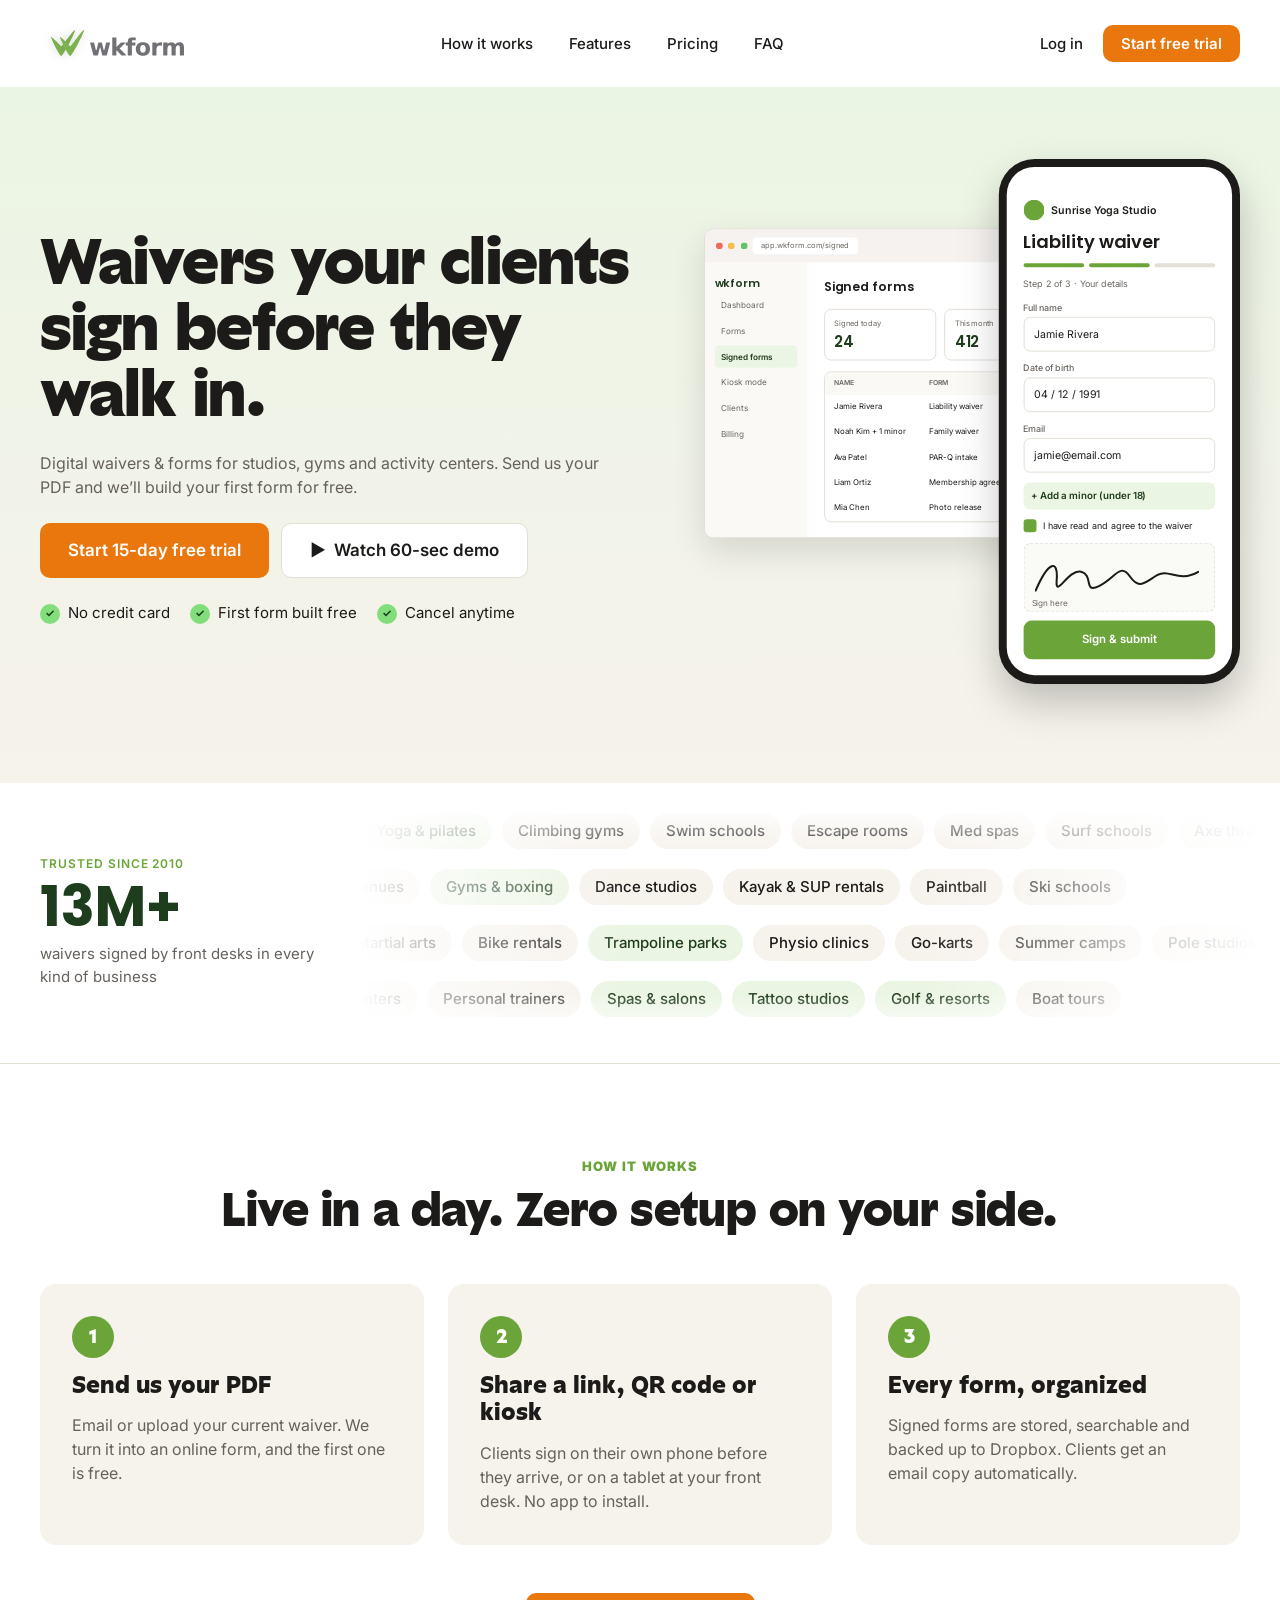
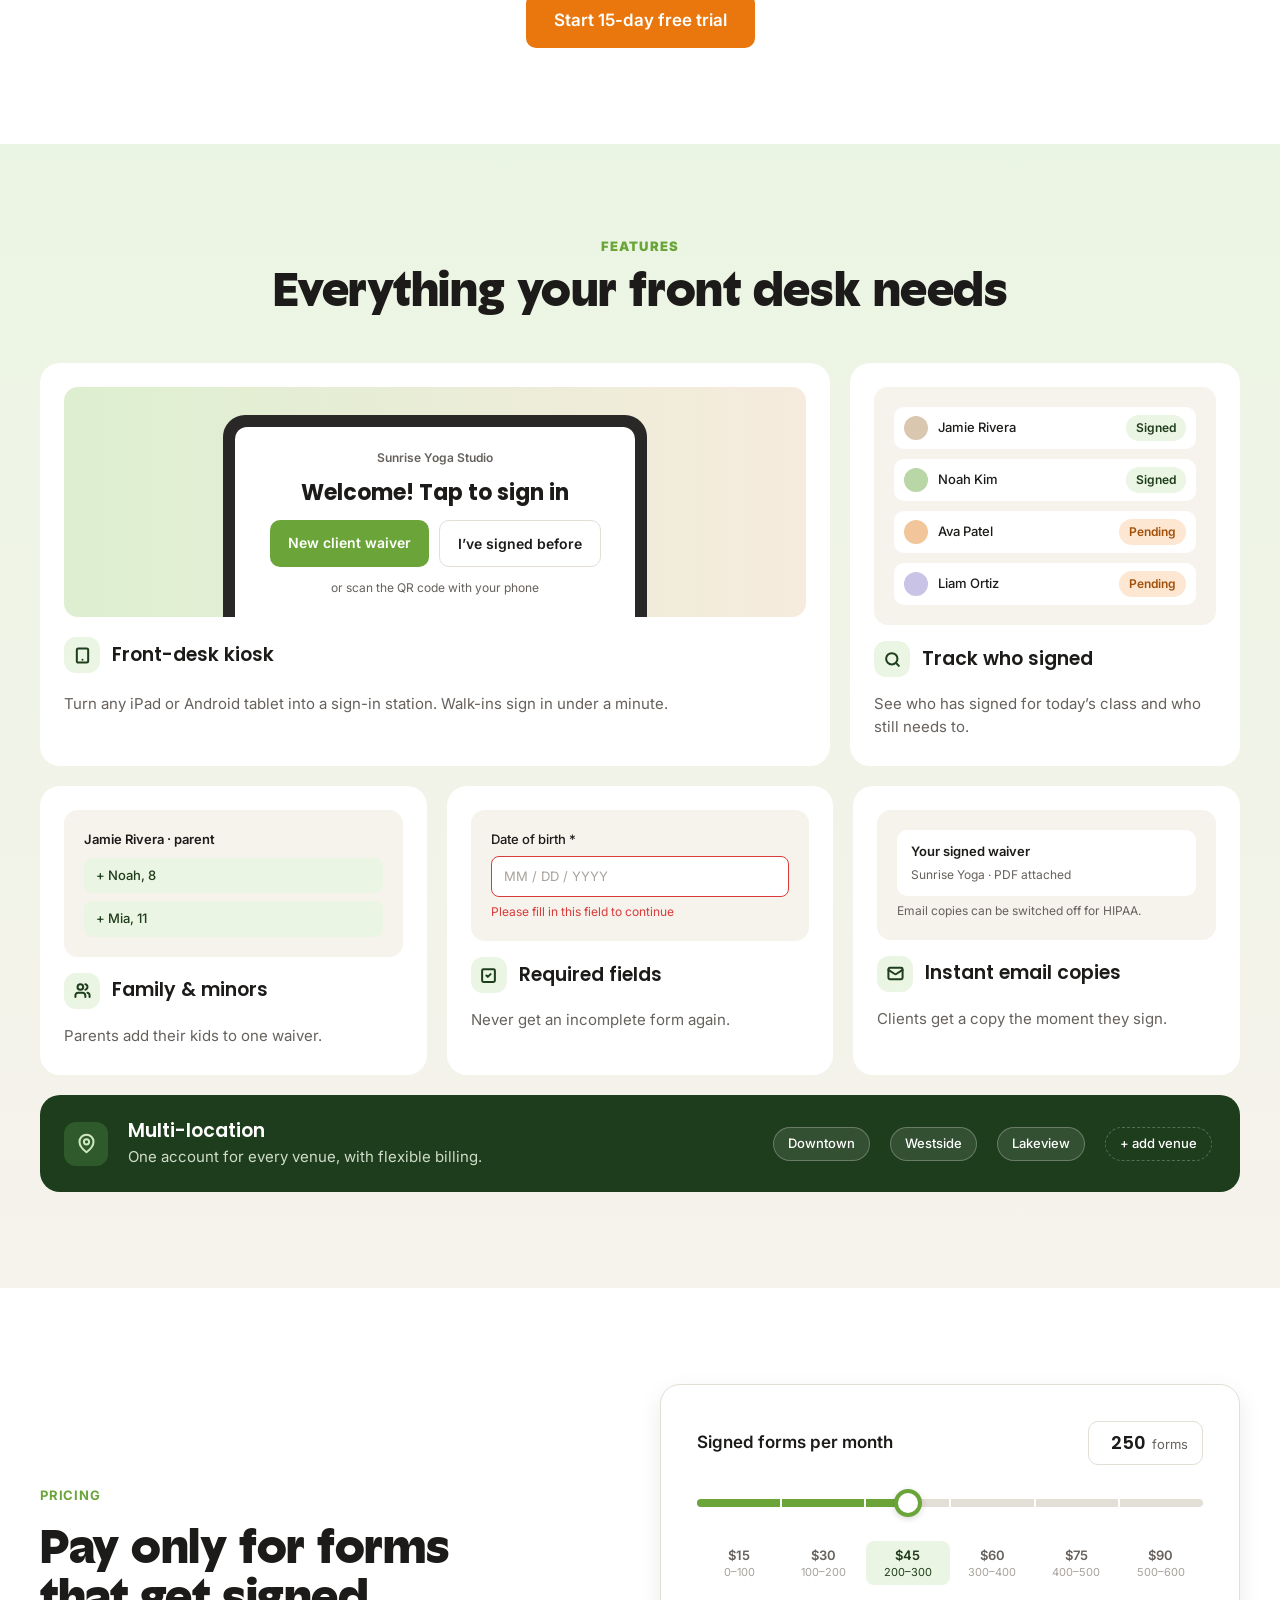
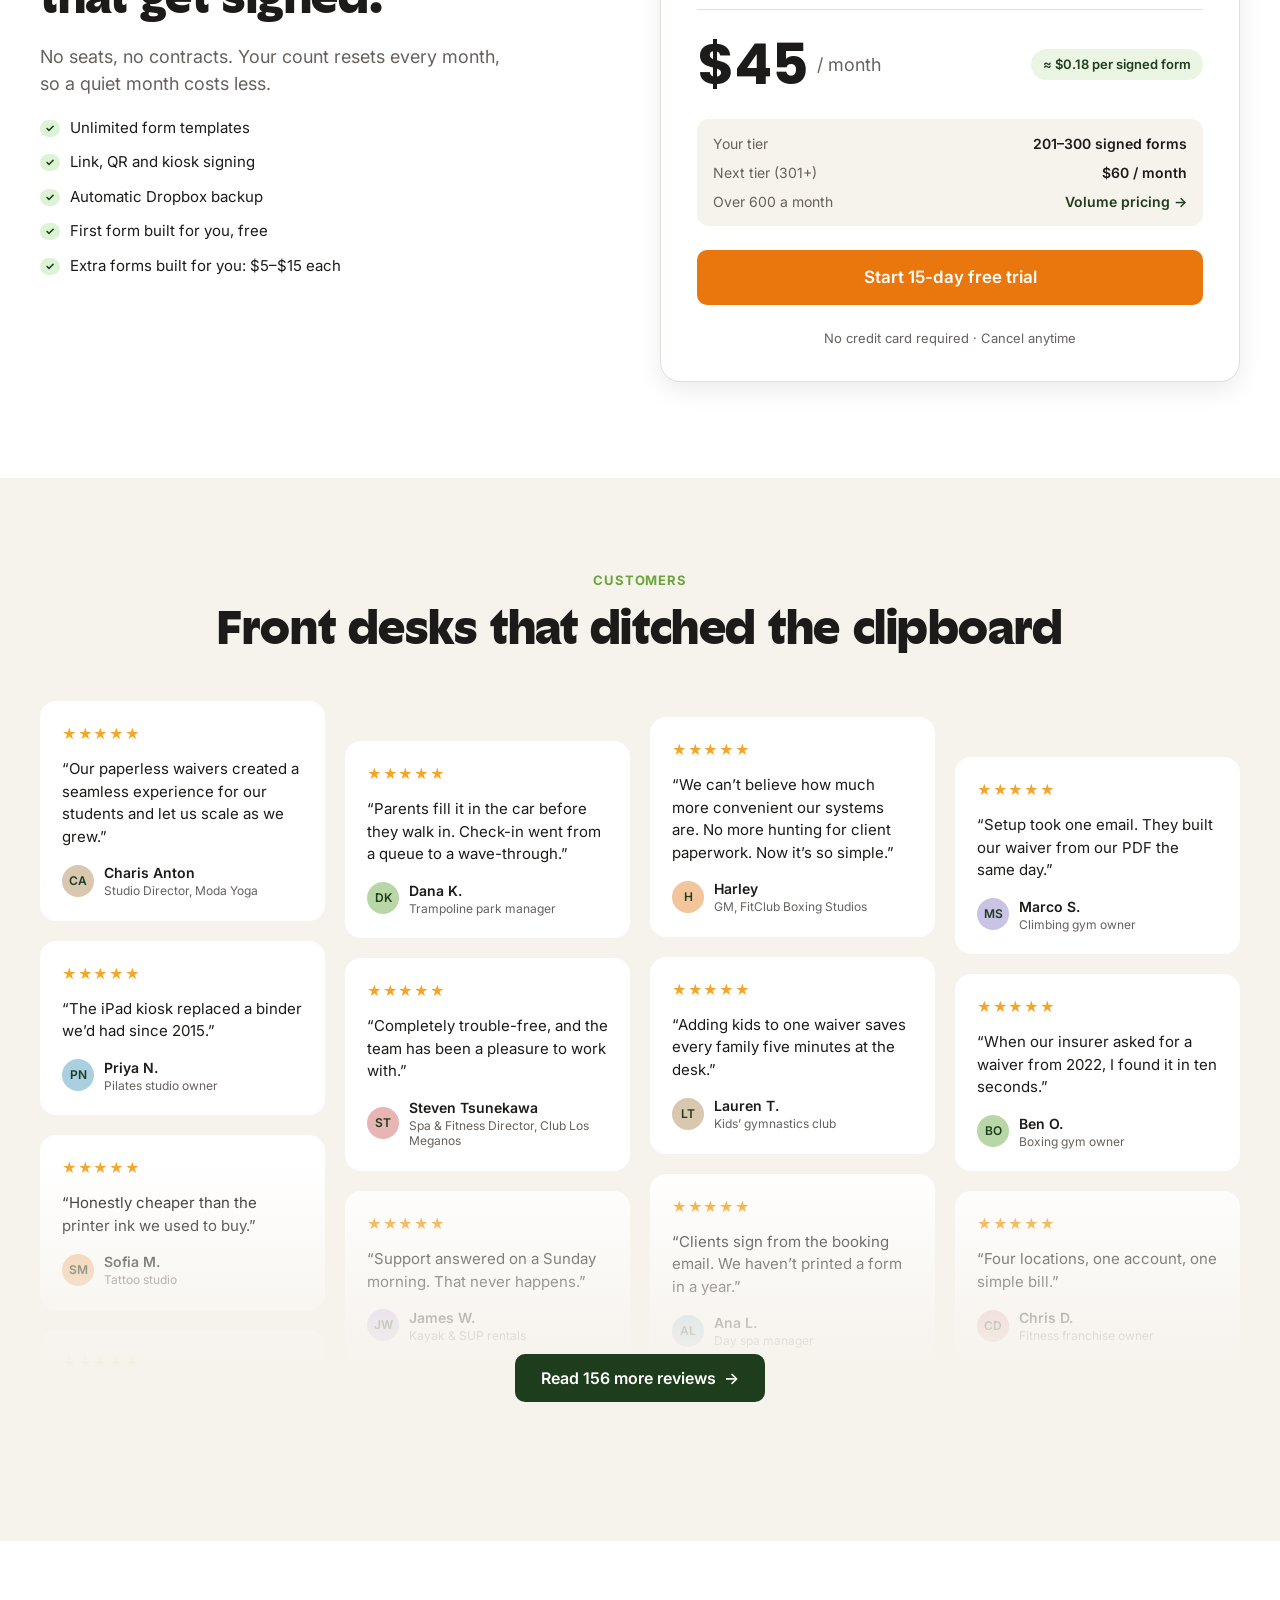
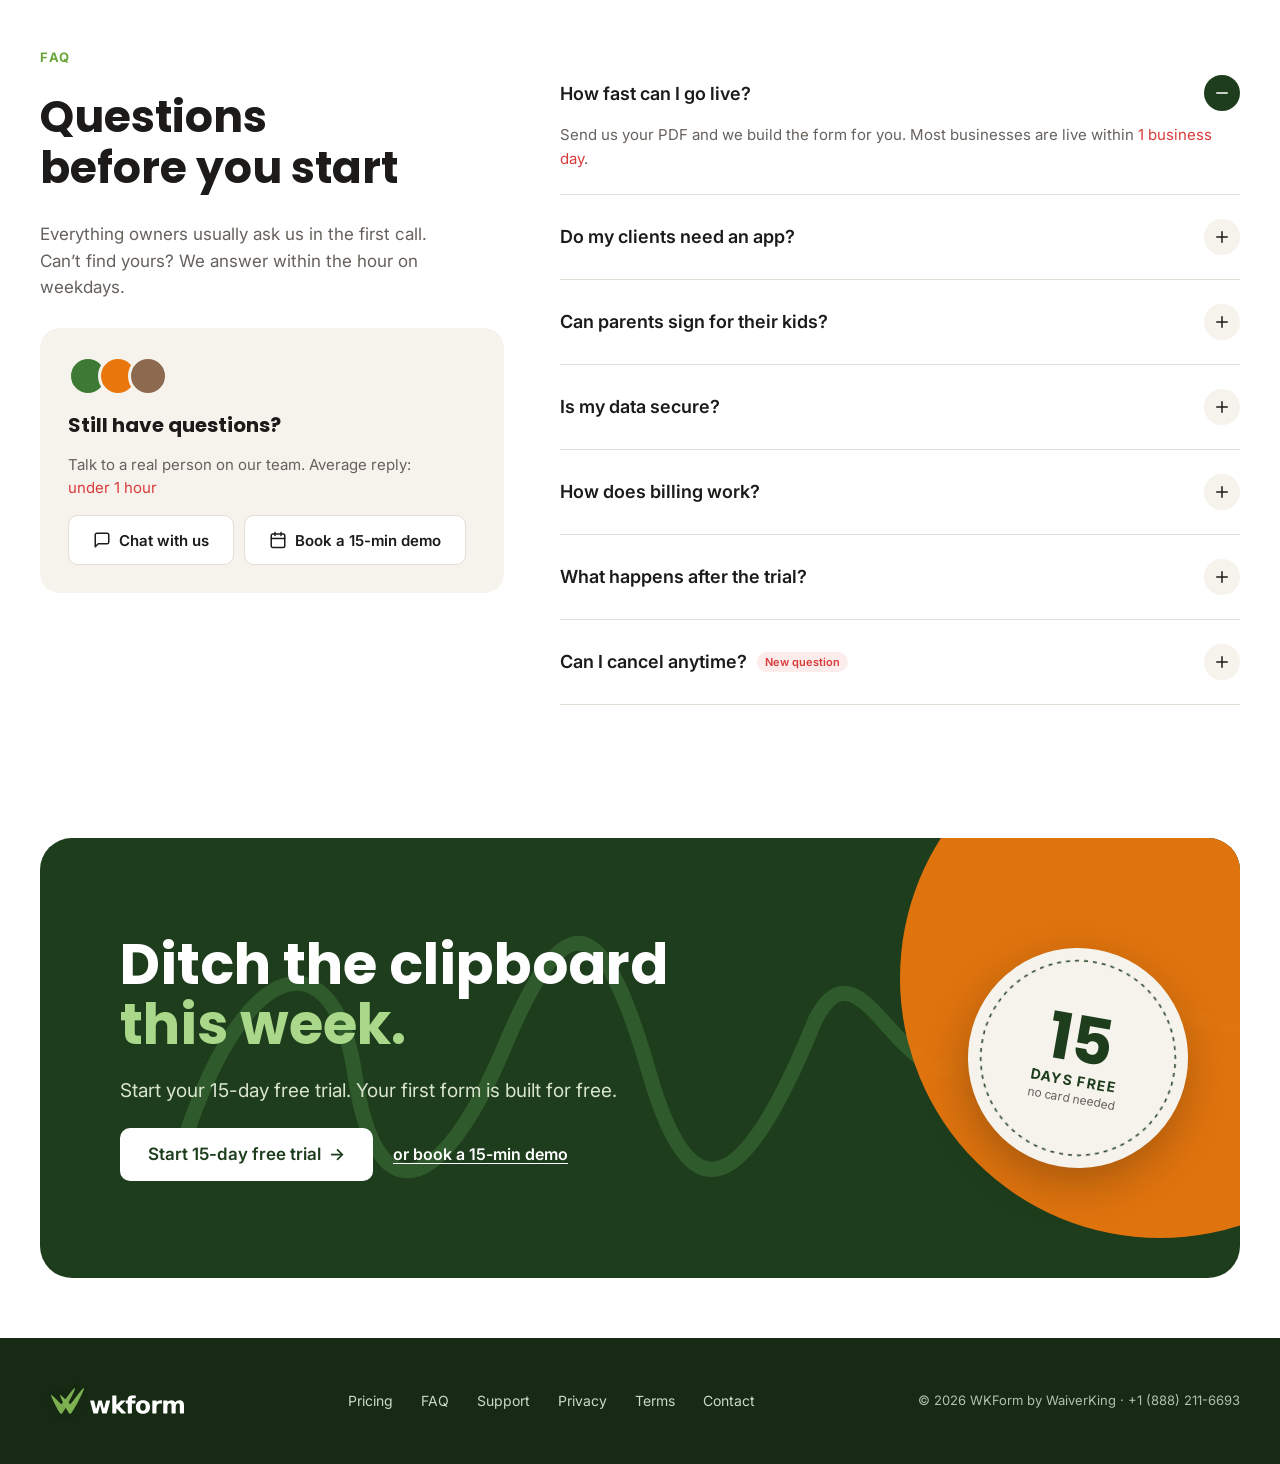
==== index.html @ 55537d0b "Add wkform.com Version A homepage Static page built from the Figma mockup: hero, proof strip, how it" ====
<!doctype html>
<html lang="en">
<head>
<meta charset="utf-8">
<meta name="viewport" content="width=device-width, initial-scale=1, viewport-fit=cover">
<meta name="description" content="Digital waivers & forms for studios, gyms and activity centers. Send us your PDF and we’ll build your first form for free.">
<link rel="icon" href="assets/logo.svg">
<title>wkform · Version A</title>
<link rel="preconnect" href="https://fonts.googleapis.com">
<link rel="preconnect" href="https://fonts.gstatic.com" crossorigin>
<link rel="stylesheet" href="https://fonts.googleapis.com/css2?family=Inter:wght@400;500;600;700;900&family=Poppins:wght@600;700;800&display=swap">
<style>
@font-face { font-family: "PP Palma"; font-weight: 800; font-style: normal; font-display: swap; src: url([data-uri]) format("opentype"); }
@font-face { font-family: "PP Palma Heavy"; font-weight: 700; font-style: normal; font-display: swap; src: url([data-uri]) format("opentype"); }
/* Layout: 1440 mockup, 1200px content column (120px side margins), sections stack to one column on phones.
   Single light look on purpose: this is the wkform.com marketing site as designed in Figma. */
:root {
  color-scheme: light;
  --ink: #1C1B19;
  --body: #66615C;
  --muted: #A8A29C;
  --beige: #F6F2EC;
  --line: #E3DED6;
  --green-50: #EBF5E3;
  --green-100: #DCF3D6;
  --green-check: #81DE7B;
  --green: #6BA539;
  --green-dark: #1E3D1C;
  --green-deep: #172B14;
  --green-tint: #A9D88A;
  --orange: #E9770E;
  --orange-soft: #F08A2C;
  --pending-bg: #FDE7D2;
  --pending-fg: #A3500A;
  --flag: #D93B3B;
  --flag-bg: #FDECEC;
  --star: #F5A524;
  --white: #FFFFFF;
  /* PP Palma Fizzy Heavy for display headings, PP Palma Heavy for step titles (embedded above) */
  --font-display: "PP Palma", "Poppins", system-ui, sans-serif;
  --font-palma: "PP Palma Heavy", "PP Palma", "Poppins", system-ui, sans-serif;
  --font-head: "Poppins", system-ui, sans-serif;
  --font-body: "Inter", system-ui, -apple-system, "Segoe UI", sans-serif;
  --wrap: 1200px;
  --gutter-l: max(16px, env(safe-area-inset-left, 0px));
  --gutter-r: max(16px, env(safe-area-inset-right, 0px));
}
*, *::before, *::after { box-sizing: border-box; }
html { scroll-behavior: smooth; }
@media (prefers-reduced-motion: reduce) { html { scroll-behavior: auto; } *, *::before, *::after { transition: none !important; animation: none !important; } }
body { margin: 0; background: var(--white); color: var(--ink); font-family: var(--font-body); font-size: 16px; line-height: 1.5; -webkit-font-smoothing: antialiased; overflow-x: hidden; }
body::before { content: ""; position: fixed; inset: 0 0 auto; height: env(safe-area-inset-top, 0px); z-index: 60; background: var(--white); }
a { color: inherit; text-decoration: none; }
p { margin: 0; }
h1, h2, h3 { margin: 0; font-weight: inherit; }
img { max-width: 100%; display: block; }
:focus-visible { outline: 3px solid var(--orange); outline-offset: 3px; border-radius: 6px; }

.band { padding-left: var(--gutter-l); padding-right: var(--gutter-r); }
.wrap { max-width: var(--wrap); margin: 0 auto; width: 100%; }

.eyebrow { font: 900 13px/1 var(--font-body); letter-spacing: 0.08em; color: var(--green); text-transform: uppercase; }
.display { font-family: var(--font-display); font-weight: 800; color: var(--ink); text-wrap: balance; letter-spacing: -0.01em; }
.h2 { font-size: clamp(30px, 4.2vw, 44px); line-height: 1.15; }
.sec-head { display: flex; flex-direction: column; align-items: center; gap: 12px; text-align: center; }

.btn { display: inline-flex; align-items: center; justify-content: center; gap: 8px; border-radius: 10px; font: 600 17px/1 var(--font-body); white-space: nowrap; cursor: pointer; border: 0; transition: transform .15s ease, background-color .15s ease, box-shadow .15s ease; }
.btn:hover { transform: translateY(-1px); }
.btn-primary { background: var(--orange); color: var(--white); padding: 19px 28px; }
.btn-primary:hover { background: #D96C08; box-shadow: 0 6px 16px rgba(233,119,14,.28); }
.btn-ghost { background: var(--white); color: var(--ink); padding: 17.5px 28px; border: 1.5px solid var(--line); }
.btn-ghost:hover { border-color: #CFC8BD; }
.btn-sm { font-size: 15px; padding: 11px 18px; }

.check { display: inline-flex; align-items: center; justify-content: center; width: 20px; height: 20px; flex: none; border-radius: 20px; background: var(--green-check); color: var(--green-dark); font: 700 11px/1 var(--font-body); }

/* ---------- Nav ---------- */
.nav { position: sticky; top: env(safe-area-inset-top, 0px); z-index: 50; background: var(--white); border-bottom: 1px solid transparent; transition: border-color .2s; }
.nav.scrolled { border-bottom-color: var(--line); }
.nav .wrap { display: flex; align-items: center; justify-content: space-between; gap: 24px; padding-block: 20px; }
.nav-logo img { width: 144px; height: 46px; }
.nav-links { display: flex; gap: 36px; font: 500 15px/1 var(--font-body); }
.nav-links a:hover, .nav-right .login:hover { color: var(--green); }
.nav-right { display: flex; align-items: center; gap: 20px; font: 500 15px/1 var(--font-body); }
.menu-btn { display: none; width: 40px; height: 40px; border-radius: 10px; border: 1.5px solid var(--line); background: var(--white); cursor: pointer; align-items: center; justify-content: center; }
.menu-btn span, .menu-btn span::before, .menu-btn span::after { display: block; width: 16px; height: 2px; background: var(--ink); border-radius: 2px; position: relative; content: ""; }
.menu-btn span::before { position: absolute; top: -5px; }
.menu-btn span::after { position: absolute; top: 5px; }
.mobile-menu { border-top: 1px solid var(--line); background: var(--white); }
.mobile-menu .wrap { display: flex; flex-direction: column; padding-block: 8px 16px; }
.mobile-menu a { padding: 14px 0; font: 500 17px/1 var(--font-body); border-bottom: 1px solid var(--line); }
.mobile-menu a:last-child { border-bottom: 0; }

/* ---------- Hero ---------- */
.hero { background: linear-gradient(180deg, var(--green-50), var(--beige)); }
.hero .wrap { display: flex; align-items: center; gap: 48px; padding-block: 72px 88px; }
.hero-copy { flex: 0 1 620px; min-width: 0; display: flex; flex-direction: column; gap: 24px; }
.hero h1 { font-size: clamp(40px, 5.6vw, 60px); line-height: 1.1; letter-spacing: -0.015em; max-width: 600px; text-wrap: wrap; }
.hero-sub { color: var(--body); max-width: 560px; }
.hero-ctas { display: flex; flex-wrap: wrap; gap: 12px; }
.ticks { display: flex; flex-wrap: wrap; gap: 12px 20px; font-size: 15px; }
.ticks li { display: flex; align-items: center; gap: 8px; }
.ticks { list-style: none; margin: 0; padding: 0; }
.hero-shot { flex: 1 1 540px; min-width: 0; display: flex; justify-content: flex-end; }

/* scale boxes: inner is laid out at design size and scaled to fit */
.scale-box { width: 100%; position: relative; }
.scale-inner { position: absolute; top: 0; left: 0; transform-origin: top left; }

/* product shot (540×540 artboard) */
.shot { width: 540px; height: 540px; position: relative; font-family: var(--font-body); }
.dash { position: absolute; left: 0; top: 70px; width: 494px; background: var(--white); border: .7px solid var(--line); border-radius: 9.6px; box-shadow: 0 13.7px 34.3px rgba(0,0,0,.12); overflow: hidden; }
.dash-bar { display: flex; align-items: center; gap: 5.5px; background: #F5F2F0; padding: 8.2px 11px; }
.dash-bar img { width: 6.9px; height: 6.9px; }
.dash-url { background: var(--white); border-radius: 4px; padding: 2.7px 8.2px; font-size: 7.55px; color: #6B6661; }
.dash-body { display: flex; }
.dash-side { width: 103px; background: #FAF9F6; padding: 13.7px 9.6px; display: flex; flex-direction: column; gap: 4.1px; }
.dash-side b { font: 600 11px/1.3 var(--font-head); color: var(--green-dark); }
.dash-side span { font-size: 8.24px; color: #6B6661; padding: 4.8px 6.9px; border-radius: 4px; }
.dash-side span.on { background: var(--green-50); color: var(--green-dark); font-weight: 600; }
.dash-main { flex: 1; min-width: 0; padding: 15px 16.5px; display: flex; flex-direction: column; gap: 11px; }
.dash-top { display: flex; justify-content: space-between; align-items: center; }
.dash-top b { font: 600 12.4px/1.3 var(--font-head); }
.dash-top span { background: var(--green); color: var(--white); font-size: 7.55px; font-weight: 600; padding: 4.8px 8.2px; border-radius: 5.5px; }
.dash-stats { display: flex; gap: 8.2px; }
.dash-stats div { flex: 1; border: .7px solid var(--line); border-radius: 6.9px; padding: 8.2px 9.6px; display: flex; flex-direction: column; gap: 1.4px; }
.dash-stats small { font-size: 7.55px; color: #6B6661; white-space: nowrap; }
.dash-stats strong { font: 600 15.1px/1.4 var(--font-head); color: var(--green-dark); }
.dash-stats div:last-child strong { color: var(--orange-soft); }
.dash-table { border: .7px solid var(--line); border-radius: 6.9px; overflow: hidden; font-size: 7.89px; }
.dash-row { display: grid; grid-template-columns: 96px 122px 66px 55px; padding: 6.2px 9.6px; white-space: nowrap; }
.dash-row.head { background: #FAF9F6; font-size: 6.86px; font-weight: 600; color: #6B6661; }
.pill { display: inline-block; font-size: 6.86px; font-weight: 600; padding: 1.4px 5.5px; border-radius: 6.9px; background: var(--green-50); color: var(--green-dark); }
.pill.pend { background: #FCEDDB; color: #B25C0D; }

.phone { position: absolute; left: 297px; top: 0; width: 243px; background: var(--ink); padding: 8.2px; border-radius: 36px; filter: drop-shadow(0 19.7px 19.7px rgba(0,0,0,.22)); }
.phone-screen { background: var(--white); border-radius: 27.9px; padding: 32.8px 16.4px 16.4px; display: flex; flex-direction: column; gap: 9.84px; }
.ph-studio { display: flex; align-items: center; gap: 6.56px; font-size: 10.66px; font-weight: 600; }
.ph-studio img { width: 21.3px; height: 21.3px; }
.ph-title { font: 600 18px/1.3 var(--font-head); }
.ph-progress { display: flex; gap: 4.9px; }
.ph-progress i { width: 62.3px; height: 4.1px; border-radius: 2.5px; background: var(--green); }
.ph-progress i:last-child { background: var(--line); }
.ph-step, .ph-label { font-size: 9px; color: #6B6661; }
.ph-label { font-weight: 500; }
.ph-field { display: flex; flex-direction: column; gap: 3.3px; }
.ph-input { border: .82px solid var(--line); border-radius: 6.56px; padding: 8.2px 9.84px; font-size: 10.66px; }
.ph-minor { background: var(--green-50); color: var(--green-dark); font-size: 9.84px; font-weight: 600; padding: 6.56px 8.2px; border-radius: 6.56px; }
.ph-agree { display: flex; align-items: center; gap: 6.56px; font-size: 9px; }
.ph-agree i { width: 13px; height: 13px; border-radius: 3.3px; background: var(--green); }
.ph-sign { position: relative; height: 69px; width: 193.5px; border: .82px dashed var(--line); background: #FAFAF7; border-radius: 6.56px; }
.ph-sign img { position: absolute; left: 10.66px; top: 21px; width: 166px; height: 27.8px; max-width: none; }
.ph-sign span { position: absolute; left: 7.4px; top: 53.3px; font-size: 8.2px; color: #6B6661; }
.ph-submit { background: var(--green); color: var(--white); font-size: 11.5px; font-weight: 600; text-align: center; padding: 10.66px; border-radius: 8.2px; }

/* ---------- Proof strip ---------- */
.proof { background: var(--white); border-bottom: 1px solid var(--line); }
.proof .wrap { display: flex; align-items: center; gap: 20px; padding-block: 24px; min-height: 280px; }
.proof-stat { flex: 0 0 300px; display: flex; flex-direction: column; gap: 6px; }
.proof-stat .eyebrow { font-weight: 600; font-size: 12px; letter-spacing: 0.08em; }
.proof-stat strong { font: 700 56px/1.1 var(--font-head); color: var(--green-dark); }
.proof-stat p { color: var(--body); font-size: 15px; }
.tagfield { flex: 1 1 auto; min-width: 0; position: relative; height: 232px; overflow: hidden; margin-right: -20px; }
.tagrow { position: absolute; display: flex; gap: 10px; white-space: nowrap; }
.tag { display: inline-flex; align-items: center; padding: 9px 16px; border-radius: 999px; background: var(--beige); font: 500 15px/1.2 var(--font-body); color: var(--ink); }
.tag.hl { background: var(--green-50); color: var(--green-dark); }
.tagfield::before, .tagfield::after { content: ""; position: absolute; inset: 0; pointer-events: none; z-index: 1; }
.tagfield::before { background: linear-gradient(90deg, #fff 0%, rgba(255,255,255,.55) 12%, rgba(255,255,255,0) 30%, rgba(255,255,255,0) 62%, rgba(255,255,255,.7) 85%, #fff 100%); }
.tagfield::after { background: linear-gradient(180deg, rgba(255,255,255,.9) 0%, rgba(255,255,255,0) 20%, rgba(255,255,255,0) 80%, rgba(255,255,255,.9) 100%); }
@media (prefers-reduced-motion: no-preference) {
  .tagrow { animation: drift 28s ease-in-out infinite alternate; }
  .tagrow:nth-child(2n) { animation-direction: alternate-reverse; animation-duration: 34s; }
}
@keyframes drift { from { transform: translateX(-24px); } to { transform: translateX(24px); } }

/* ---------- How it works ---------- */
.how { background: var(--white); }
.how .wrap { display: flex; flex-direction: column; align-items: center; gap: 48px; padding-block: 96px; }
.steps { display: grid; grid-template-columns: repeat(3, 1fr); gap: 24px; width: 100%; list-style: none; margin: 0; padding: 0; }
.step { background: var(--beige); border-radius: 16px; padding: 32px; display: flex; flex-direction: column; gap: 14px; }
.step-num { width: 42px; height: 42px; border-radius: 50%; background: var(--green); color: var(--white); display: grid; place-items: center; font: 800 18px/1 var(--font-display); }
.step h3 { font: 700 22px/1.25 var(--font-palma); }
.step p { color: var(--body); max-width: 320px; }

/* ---------- Features ---------- */
.features { background: linear-gradient(180deg, var(--green-50), var(--beige)); }
.features .wrap { display: flex; flex-direction: column; align-items: center; gap: 48px; padding-block: 96px; }
.bento { display: flex; flex-direction: column; gap: 20px; width: 100%; }
.bento-row { display: grid; gap: 20px; }
.bento-row.r1 { grid-template-columns: 1fr 390px; }
.bento-row.r2 { grid-template-columns: repeat(3, 1fr); }
.fcard { background: var(--white); border-radius: 20px; padding: 24px 24px 28px; display: flex; flex-direction: column; gap: 16px; min-width: 0; }
.fcard.big { gap: 20px; }
.mini { background: var(--beige); border-radius: 14px; padding: 20px; display: flex; flex-direction: column; gap: 8px; font-size: 13px; }
.fhead { display: flex; align-items: center; gap: 12px; }
.ftile { width: 36px; height: 36px; border-radius: 12px; background: var(--green-50); display: grid; place-items: center; flex: none; }
.ftile img { width: 17px; height: 17px; }
.fhead h3 { font: 600 19px/1.3 var(--font-head); }
.fcard > p { color: var(--body); font-size: 15px; }
.kiosk-bg { background: linear-gradient(90deg, #DDEFD0, #F6EBDD); border-radius: 14px; padding: 28px 20px 0; display: flex; justify-content: center; overflow: hidden; }
.kiosk-fit { width: 424px; max-width: 100%; }
.kiosk { width: 424px; background: #2A2826; border-radius: 22px 22px 0 0; padding: 12px 12px 0; }
.kiosk-screen { background: var(--white); border-radius: 12px 12px 0 0; padding: 22px 28px 26px; display: flex; flex-direction: column; align-items: center; gap: 12px; text-align: center; }
.kiosk-screen small { font-size: 12px; font-weight: 600; color: var(--body); }
.kiosk-screen b { font: 700 22px/1.3 var(--font-head); }
.kiosk-screen .kb { display: flex; gap: 10px; }
.kiosk-screen .kb span { padding: 12px 18px; border-radius: 10px; font-size: 14px; font-weight: 600; white-space: nowrap; }
.kb .p { background: var(--green); color: var(--white); }
.kb .s { border: 1px solid var(--line); }
.kiosk-screen em { font-style: normal; font-size: 12px; color: var(--body); }
.who { gap: 10px; }
.who div { background: var(--white); border-radius: 10px; padding: 8px 10px; display: flex; align-items: center; gap: 10px; font-weight: 500; }
.who img { width: 24px; height: 24px; }
.who div > span:nth-child(2) { flex: 1; min-width: 0; }
.status { padding: 4px 10px; border-radius: 999px; font-size: 12px; font-weight: 600; background: var(--green-50); color: var(--green-dark); }
.status.pend { background: var(--pending-bg); color: var(--pending-fg); }
.kid { background: var(--green-50); color: var(--green-dark); font-weight: 500; padding: 8px 12px; border-radius: 8px; }
.field-err { background: var(--white); border: 1.5px solid var(--flag); border-radius: 8px; padding: 10px 12px; color: var(--muted); }
.err { color: var(--flag); font-size: 12px; }
.mail-card { background: var(--white); border-radius: 10px; padding: 12px 14px; display: flex; flex-direction: column; gap: 4px; }
.mail-card small, .mini > small { font-size: 12px; color: var(--body); }
.multi { background: var(--green-dark); border-radius: 20px; padding: 24px 28px 24px 24px; display: flex; align-items: center; gap: 20px; flex-wrap: wrap; }
.multi .ftile { width: 44px; height: 44px; background: #2F5A2B; }
.multi .ftile img { width: 21px; height: 21px; }
.multi-copy { flex: 1 1 280px; min-width: 0; display: flex; flex-direction: column; gap: 2px; }
.multi-copy h3 { font: 600 19px/1.3 var(--font-head); color: var(--white); }
.multi-copy p { color: #CFDCC9; font-size: 15px; }
.venues { display: flex; flex-wrap: wrap; gap: 20px; }
.venue { padding: 8px 14px; border-radius: 999px; border: 1px solid rgba(255,255,255,.25); background: rgba(255,255,255,.1); color: var(--white); font: 500 13px/1.2 var(--font-body); }
.venue.add { background: transparent; border-style: dashed; }

/* ---------- Pricing ---------- */
.pricing { background: var(--white); }
.pricing .wrap { display: flex; align-items: center; gap: 64px; padding-block: 96px; }
.price-copy { flex: 1 1 0; min-width: 0; display: flex; flex-direction: column; gap: 20px; }
.price-copy .eyebrow { font-weight: 700; letter-spacing: 0.06em; }
.price-copy h2 { max-width: 500px; }
.price-copy > p { color: var(--body); font-size: 18px; max-width: 480px; }
.inc { list-style: none; margin: 0; padding: 0; display: flex; flex-direction: column; gap: 12px; font-size: 15px; }
.inc li { display: flex; align-items: center; gap: 10px; }
.inc .check { background: var(--green-100); width: auto; min-width: 20px; height: 17px; padding: 0 5px; }
.calc { flex: 0 1 580px; min-width: 0; background: var(--white); border: 1px solid var(--line); border-radius: 20px; box-shadow: 0 8px 24px rgba(0,0,0,.08); padding: 36px 36px 32px; display: flex; flex-direction: column; gap: 24px; }
.calc-top { display: flex; align-items: center; justify-content: space-between; gap: 12px; flex-wrap: wrap; }
.calc-top label { font-weight: 600; font-size: 17px; }
.num { display: flex; align-items: baseline; gap: 6px; border: 1px solid var(--line); border-radius: 10px; padding: 8px 14px; }
.num:focus-within { border-color: var(--green); box-shadow: 0 0 0 3px var(--green-50); }
.num input { width: 3.6ch; border: 0; padding: 0; font: 600 18px/1.4 var(--font-head); color: var(--ink); background: transparent; text-align: right; -moz-appearance: textfield; outline: none; font-variant-numeric: tabular-nums; }
.num input::-webkit-outer-spin-button, .num input::-webkit-inner-spin-button { -webkit-appearance: none; margin: 0; }
.num span { font-size: 13px; color: var(--body); }

.slider { position: relative; height: 28px; --pct: 41.67%; }
.slider .track { position: absolute; left: 0; right: 0; top: 10px; height: 8px; border-radius: 4px; background: var(--line); overflow: hidden; }
.slider .fill { position: absolute; inset: 0 auto 0 0; width: var(--pct); background: var(--green); }
.slider .ticks-s { position: absolute; inset: 0; display: flex; }
.slider .ticks-s i { flex: 1; border-right: 2px solid var(--white); }
.slider .ticks-s i:last-child { border-right: 0; }
.slider .thumb { position: absolute; top: 0; left: calc(var(--pct) - 14px); width: 28px; height: 28px; border-radius: 50%; background: var(--white); border: 4px solid var(--green); box-shadow: 0 2px 6px rgba(0,0,0,.15); pointer-events: none; transition: transform .12s; }
.slider input { position: absolute; inset: -6px -14px; width: calc(100% + 28px); height: 40px; margin: 0; opacity: 0; cursor: pointer; }
.slider input:focus-visible ~ .thumb { box-shadow: 0 0 0 4px rgba(107,165,57,.3); }
.slider input:active ~ .thumb { transform: scale(1.08); }

.tiers { display: grid; grid-template-columns: repeat(6, 1fr); }
.tier { display: flex; flex-direction: column; align-items: center; gap: 2px; padding: 6px 0; border-radius: 8px; border: 0; background: transparent; cursor: pointer; font-family: var(--font-body); white-space: nowrap; transition: background-color .15s; }
.tier b { font-size: 13px; font-weight: 600; color: var(--body); }
.tier small { font-size: 11px; color: var(--muted); }
.tier:hover { background: var(--beige); }
.tier.on { background: var(--green-50); }
.tier.on b, .tier.on small { color: var(--green-dark); }
.divider { height: 1px; background: var(--line); }
.total { display: flex; align-items: center; gap: 8px; flex-wrap: wrap; }
.total strong { font: 700 56px/1.1 var(--font-head); font-variant-numeric: tabular-nums; }
.total .per { color: var(--body); font-size: 18px; }
.total .spacer { flex: 1; }
.chip { background: var(--green-50); color: var(--green-dark); font-size: 13px; font-weight: 600; padding: 6px 12px; border-radius: 999px; white-space: nowrap; }
.breakdown { background: var(--beige); border-radius: 12px; padding: 14px 16px; display: flex; flex-direction: column; gap: 8px; font-size: 14px; }
.breakdown div { display: flex; justify-content: space-between; gap: 12px; }
.breakdown span { color: var(--body); }
.breakdown b { font-weight: 600; text-align: right; }
.breakdown a { color: var(--green-dark); font-weight: 600; }
.breakdown a:hover { text-decoration: underline; }
.calc .btn-primary { width: 100%; }
.calc .note { text-align: center; font-size: 13px; color: var(--body); }

/* ---------- Testimonials ---------- */
.reviews { background: var(--beige); }
.reviews .wrap { display: flex; flex-direction: column; align-items: center; gap: 48px; padding-block: 96px 80px; }
.reviews .eyebrow { font-weight: 700; letter-spacing: 0.06em; }
.wall { position: relative; width: 100%; max-height: 760px; overflow: hidden; transition: max-height .6s ease; }
.wall.open { max-height: 3000px; }
.cols { display: grid; grid-template-columns: repeat(4, 1fr); gap: 20px; align-items: start; }
.col { display: flex; flex-direction: column; gap: 20px; }
.col:nth-child(2) { margin-top: 40px; }
.col:nth-child(3) { margin-top: 16px; }
.col:nth-child(4) { margin-top: 56px; }
.review { background: var(--white); border-radius: 16px; padding: 22px; display: flex; flex-direction: column; gap: 14px; }
.stars { color: var(--star); font-size: 14px; letter-spacing: 0.05em; }
.review blockquote { margin: 0; font-size: 15px; line-height: 1.5; }
.who-r { display: flex; align-items: center; gap: 10px; }
.av { width: 32px; height: 32px; border-radius: 50%; display: grid; place-items: center; flex: none; font-size: 12px; font-weight: 600; color: var(--green-dark); }
.who-r b { display: block; font-size: 14px; font-weight: 600; }
.who-r small { display: block; font-size: 12px; line-height: 1.3; color: var(--body); }
.wall-fade { position: absolute; left: 0; right: 0; bottom: 0; height: 300px; background: linear-gradient(180deg, rgba(246,242,236,0), var(--beige) 70%); display: flex; align-items: flex-end; justify-content: center; padding-bottom: 59px; transition: opacity .3s; }
.wall.open .wall-fade { opacity: 0; pointer-events: none; }
.btn-dark { background: var(--green-dark); color: var(--white); padding: 16px 26px; font-size: 16px; }
.btn-dark:hover { background: #2A5226; }
.reviews .less { display: none; }
.reviews.expanded .less { display: inline-flex; }

/* ---------- FAQ ---------- */
.faq { background: var(--white); }
.faq .wrap { display: grid; grid-template-columns: 464px 1fr; gap: 56px; padding-block: 110px 133px; align-items: start; }
.faq-intro { display: flex; flex-direction: column; gap: 28px; min-width: 0; }
.faq-intro .eyebrow { font-weight: 700; letter-spacing: 0.12em; }
.faq-intro h2 { font: 700 clamp(32px, 4.2vw, 44px)/1.15 var(--font-head); max-width: 440px; text-wrap: balance; }
.faq-intro > p { color: var(--body); font-size: 17px; line-height: 1.55; max-width: 420px; }
.help { background: var(--beige); border-radius: 20px; padding: 28px; display: flex; flex-direction: column; gap: 16px; }
.help img.team { width: 100px; height: 40px; }
.help h3 { font: 700 20px/1.3 var(--font-head); }
.help p { color: var(--body); font-size: 15px; max-width: 364px; }
.flag { color: var(--flag); }
.help-btns { display: flex; flex-wrap: wrap; gap: 10px; }
.btn-outline { background: var(--white); border: 1.5px solid var(--line); color: var(--ink); padding: 15px 24px; font-size: 15px; }
.btn-outline img { width: 18px; height: 18px; }
.btn-outline:hover { border-color: #CFC8BD; }
.acc { display: flex; flex-direction: column; min-width: 0; }
.qa { border-bottom: 1px solid var(--line); }
.qa h3 { margin: 0; }
.qa button { width: 100%; display: flex; align-items: center; gap: 16px; padding: 24px 0; background: none; border: 0; cursor: pointer; text-align: left; font: 600 18px/1.3 var(--font-body); color: var(--ink); }
.qa button .q { flex: 1; min-width: 0; display: flex; align-items: center; flex-wrap: wrap; gap: 10px; }
.qa .ic { width: 36px; height: 36px; border-radius: 99px; background: var(--beige); display: grid; place-items: center; flex: none; transition: background-color .2s; }
.qa .ic img { width: 18px; height: 18px; }
.qa .ic .minus { display: none; }
.qa.open .ic { background: var(--green-dark); }
.qa.open .ic .plus { display: none; }
.qa.open .ic .minus { display: block; }
.qa button:hover .ic { background: var(--line); }
.qa.open button:hover .ic { background: #2A5226; }
.new { background: var(--flag-bg); color: var(--flag); font-size: 11px; font-weight: 600; padding: 3px 8px; border-radius: 99px; }
.ans { display: grid; grid-template-rows: 0fr; transition: grid-template-rows .25s ease; }
.qa.open .ans { grid-template-rows: 1fr; }
.ans > div { overflow: hidden; }
.ans p { color: var(--body); font-size: 15px; line-height: 1.55; padding-bottom: 24px; }
.qa.open button { padding-bottom: 12px; }
.qa button { transition: padding-bottom .25s ease; }

/* ---------- Final CTA ---------- */
.cta { background: var(--white); }
.cta .wrap { padding-block: 0 60px; }
.cta-card { position: relative; overflow: hidden; background: var(--green-dark); border-radius: 32px; min-height: 440px; display: flex; align-items: center; padding: 60px 80px; }
.cta-stroke { position: absolute; left: 120px; top: 60px; width: 1100px; height: 330px; max-width: none; pointer-events: none; }
.cta-blob { position: absolute; left: calc(100% - 340px); top: -120px; width: 520px; height: 520px; max-width: none; pointer-events: none; }
.cta-copy { position: relative; z-index: 1; display: flex; flex-direction: column; gap: 22px; max-width: 560px; }
.cta-copy h2 { font: 700 clamp(38px, 5vw, 56px)/1.08 var(--font-head); color: var(--white); }
.cta-copy h2 span { color: var(--green-tint); }
.cta-copy > p { color: #D9E5D1; font-size: 19px; }
.cta-actions { display: flex; align-items: center; gap: 12px 20px; flex-wrap: wrap; }
.btn-white { background: var(--white); color: var(--green-dark); padding: 18px 28px; }
.btn-white:hover { box-shadow: 0 6px 18px rgba(0,0,0,.2); }
.cta-actions .link { color: var(--white); font-weight: 600; text-decoration: underline; text-underline-offset: 3px; }
.badge { position: absolute; right: 52px; top: 50%; margin-top: -110px; width: 220px; height: 220px; border-radius: 50%; background: var(--beige); box-shadow: 0 16px 40px rgba(13,20,13,.25); transform: rotate(10deg); z-index: 1; display: grid; place-items: center; }
.badge img { position: absolute; left: 12px; top: 12px; width: 196px; height: 196px; }
.badge-txt { position: relative; display: flex; flex-direction: column; align-items: center; color: var(--green-dark); }
.badge-txt b { font: 700 64px/1 var(--font-head); }
.badge-txt span { font: 700 14px/1.3 var(--font-body); letter-spacing: 0.1em; }
.badge-txt small { font-size: 12px; color: var(--body); }

/* ---------- Footer ---------- */
.foot { background: var(--green-deep); }
.foot .wrap { display: flex; align-items: center; justify-content: space-between; gap: 24px 40px; flex-wrap: wrap; padding-block: 40px; }
.foot img { width: 144px; height: 46px; }
.foot nav { display: flex; flex-wrap: wrap; gap: 12px 28px; font-size: 14px; color: #CCD9C7; }
.foot nav a:hover { color: var(--white); }
.foot p { font-size: 13px; color: #B2BFAD; }

/* ---------- Responsive ---------- */
@media (max-width: 1180px) {
  .faq .wrap { grid-template-columns: minmax(0, 400px) 1fr; gap: 48px; }
  .bento-row.r1 { grid-template-columns: 1fr 340px; }
  .badge { right: 28px; transform: rotate(10deg) scale(.85); }
}
@media (max-width: 1060px) {
  .hero .wrap { flex-direction: column; align-items: stretch; padding-block: 56px 64px; }
  .hero-copy { flex: none; }
  .hero-shot { justify-content: center; }
  .hero-shot .scale-box { max-width: 540px; }
  .pricing .wrap { flex-direction: column; align-items: stretch; gap: 40px; }
  .calc { flex: none; width: 100%; max-width: 640px; }
  .cols { grid-template-columns: repeat(2, 1fr); }
  .col:nth-child(n) { margin-top: 0; }
  .col:nth-child(2n) { margin-top: 32px; }
  .wall { max-height: 1100px; }
  .faq .wrap { grid-template-columns: 1fr; gap: 40px; padding-block: 80px; }
  .cta-card { flex-direction: column; align-items: flex-start; gap: 32px; padding: 56px 48px; }
  .badge { position: relative; right: auto; top: auto; margin: 0; align-self: flex-end; }
  .cta-blob { left: auto; right: -260px; top: auto; bottom: -260px; }
}
@media (max-width: 900px) {
  .nav-links, .nav-right .login { display: none; }
  .menu-btn { display: inline-flex; }
  .nav .wrap { padding-block: 14px; }
  .nav-logo img { width: 120px; height: 38px; }
  .proof .wrap { flex-direction: column; align-items: stretch; padding-block: 48px 24px; }
  .proof-stat { flex: none; }
  .tagfield { margin-right: 0; margin-inline: calc(-1 * var(--gutter-l)) calc(-1 * var(--gutter-r)); }
  .steps { grid-template-columns: 1fr; }
  .step p { max-width: none; }
  .bento-row.r1, .bento-row.r2 { grid-template-columns: 1fr; }
  .how .wrap, .features .wrap { padding-block: 72px; gap: 36px; }
  .pricing .wrap { padding-block: 72px; }
}
@media (max-width: 640px) {
  .btn-primary, .btn-ghost { padding: 17px 22px; font-size: 16px; }
  .hero-ctas .btn { flex: 1 1 auto; }
  .proof-stat strong { font-size: 48px; }
  .calc { padding: 24px 20px; gap: 20px; }
  .tiers { grid-template-columns: repeat(3, 1fr); row-gap: 4px; }
  .total strong { font-size: 44px; }
  .cols { grid-template-columns: 1fr; }
  .col:nth-child(2n) { margin-top: 0; }
  .wall { max-height: 980px; }
  .reviews .wrap { padding-block: 72px 64px; gap: 36px; }
  .cta .wrap { padding-block: 0 40px; }
  .cta-card { padding: 44px 24px 32px; border-radius: 24px; }
  .cta-actions .btn { width: 100%; }
  .cta-stroke { left: -200px; top: 40px; }
  .badge { width: 170px; height: 170px; }
  .badge img { left: 9px; top: 9px; width: 152px; height: 152px; }
  .badge-txt b { font-size: 50px; }
  .badge-txt span { font-size: 12px; }
  .badge-txt small { font-size: 11px; }
  .step, .fcard { padding: 24px 20px; }
  .multi { padding: 20px; }
  .venues { gap: 10px; }
  .foot .wrap { flex-direction: column; align-items: flex-start; }
}
</style>
</head>
<body>

<header class="nav band" id="top">
  <div class="wrap">
    <a class="nav-logo" href="#top" aria-label="wkform home"><img src="assets/logo.svg" alt="wkform" width="144" height="46"></a>
    <nav class="nav-links" aria-label="Main">
      <a href="#how">How it works</a>
      <a href="#features">Features</a>
      <a href="#pricing">Pricing</a>
      <a href="#faq">FAQ</a>
    </nav>
    <div class="nav-right">
      <a class="login" href="https://wkform.com/login">Log in</a>
      <a class="btn btn-primary btn-sm" href="https://wkform.com/signup">Start free trial</a>
      <button class="menu-btn" id="menuBtn" type="button" aria-expanded="false" aria-controls="mobileMenu" aria-label="Open menu"><span></span></button>
    </div>
  </div>
  <div class="mobile-menu band" id="mobileMenu" hidden>
    <div class="wrap">
      <a href="#how">How it works</a>
      <a href="#features">Features</a>
      <a href="#pricing">Pricing</a>
      <a href="#faq">FAQ</a>
      <a href="https://wkform.com/login">Log in</a>
    </div>
  </div>
</header>

<main>
<!-- Hero -->
<section class="hero band">
  <div class="wrap">
    <div class="hero-copy">
      <h1 class="display">Waivers your clients sign before they walk in.</h1>
      <p class="hero-sub">Digital waivers &amp; forms for studios, gyms and activity centers. Send us your PDF and we’ll build your first form for free.</p>
      <div class="hero-ctas">
        <a class="btn btn-primary" href="https://wkform.com/signup">Start 15-day free trial</a>
        <a class="btn btn-ghost" href="#how">▶&nbsp; Watch 60-sec demo</a>
      </div>
      <ul class="ticks">
        <li><span class="check" aria-hidden="true">✓</span>No credit card</li>
        <li><span class="check" aria-hidden="true">✓</span>First form built free</li>
        <li><span class="check" aria-hidden="true">✓</span>Cancel anytime</li>
      </ul>
    </div>
    <div class="hero-shot">
      <div class="scale-box" data-w="540" data-h="540" role="img" aria-label="The wkform dashboard listing signed forms, next to a phone showing a client filling in a liability waiver">
        <div class="scale-inner">
          <div class="shot" aria-hidden="true">
            <div class="dash">
              <div class="dash-bar"><img src="assets/dot-red.svg" alt=""><img src="assets/dot-yellow.svg" alt=""><img src="assets/dot-green.svg" alt=""><span class="dash-url">app.wkform.com/signed</span></div>
              <div class="dash-body">
                <div class="dash-side">
                  <b>wkform</b><span>Dashboard</span><span>Forms</span><span class="on">Signed forms</span><span>Kiosk mode</span><span>Clients</span><span>Billing</span>
                </div>
                <div class="dash-main">
                  <div class="dash-top"><b>Signed forms</b><span>+ Send waiver link</span></div>
                  <div class="dash-stats">
                    <div><small>Signed today</small><strong>24</strong></div>
                    <div><small>This month</small><strong>412</strong></div>
                    <div><small>Awaiting signature</small><strong>3</strong></div>
                  </div>
                  <div class="dash-table">
                    <div class="dash-row head"><span>NAME</span><span>FORM</span><span>SIGNED</span><span>STATUS</span></div>
                    <div class="dash-row"><span>Jamie Rivera</span><span>Liability waiver</span><span>2 min ago</span><span><i class="pill">Signed</i></span></div>
                    <div class="dash-row"><span>Noah Kim + 1 minor</span><span>Family waiver</span><span>14 min ago</span><span><i class="pill">Signed</i></span></div>
                    <div class="dash-row"><span>Ava Patel</span><span>PAR-Q intake</span><span>1 h ago</span><span><i class="pill">Signed</i></span></div>
                    <div class="dash-row"><span>Liam Ortiz</span><span>Membership agreement</span><span>—</span><span><i class="pill pend">Pending</i></span></div>
                    <div class="dash-row"><span>Mia Chen</span><span>Photo release</span><span>Yesterday</span><span><i class="pill">Signed</i></span></div>
                  </div>
                </div>
              </div>
            </div>
            <div class="phone">
              <div class="phone-screen">
                <div class="ph-studio"><img src="assets/phone-avatar.svg" alt="">Sunrise Yoga Studio</div>
                <div class="ph-title">Liability waiver</div>
                <div class="ph-progress"><i></i><i></i><i></i></div>
                <div class="ph-step">Step 2 of 3 · Your details</div>
                <div class="ph-field"><span class="ph-label">Full name</span><span class="ph-input">Jamie Rivera</span></div>
                <div class="ph-field"><span class="ph-label">Date of birth</span><span class="ph-input">04 / 12 / 1991</span></div>
                <div class="ph-field"><span class="ph-label">Email</span><span class="ph-input">jamie@email.com</span></div>
                <div class="ph-minor">+ Add a minor (under 18)</div>
                <div class="ph-agree"><i></i>I have read and agree to the waiver</div>
                <div class="ph-sign"><img src="assets/signature.svg" alt=""><span>Sign here</span></div>
                <div class="ph-submit">Sign &amp; submit</div>
              </div>
            </div>
          </div>
        </div>
      </div>
    </div>
  </div>
</section>

<!-- Proof strip -->
<section class="proof band" aria-label="Who uses wkform">
  <div class="wrap">
    <div class="proof-stat">
      <span class="eyebrow">Trusted since 2010</span>
      <strong>13M+</strong>
      <p>waivers signed by front desks in every kind of business</p>
    </div>
    <div class="tagfield">
      <div class="tagrow" style="left:0;top:6px"><span class="tag hl">Yoga &amp; pilates</span><span class="tag">Climbing gyms</span><span class="tag">Swim schools</span><span class="tag">Escape rooms</span><span class="tag">Med spas</span><span class="tag">Surf schools</span><span class="tag">Axe throwing</span></div>
      <div class="tagrow" style="left:-70px;top:62px"><span class="tag">Event venues</span><span class="tag hl">Gyms &amp; boxing</span><span class="tag">Dance studios</span><span class="tag">Kayak &amp; SUP rentals</span><span class="tag">Paintball</span><span class="tag">Ski schools</span></div>
      <div class="tagrow" style="left:-20px;top:118px"><span class="tag">Martial arts</span><span class="tag">Bike rentals</span><span class="tag hl">Trampoline parks</span><span class="tag">Physio clinics</span><span class="tag">Go-karts</span><span class="tag">Summer camps</span><span class="tag">Pole studios</span></div>
      <div class="tagrow" style="left:-110px;top:174px"><span class="tag">Equestrian centers</span><span class="tag">Personal trainers</span><span class="tag hl">Spas &amp; salons</span><span class="tag hl">Tattoo studios</span><span class="tag hl">Golf &amp; resorts</span><span class="tag">Boat tours</span></div>
    </div>
  </div>
</section>

<!-- How it works -->
<section class="how band" id="how">
  <div class="wrap">
    <div class="sec-head">
      <span class="eyebrow">How it works</span>
      <h2 class="display h2">Live in a day. Zero setup on your side.</h2>
    </div>
    <ol class="steps">
      <li class="step"><span class="step-num">1</span><h3>Send us your PDF</h3><p>Email or upload your current waiver. We turn it into an online form, and the first one is free.</p></li>
      <li class="step"><span class="step-num">2</span><h3>Share a link, QR code or kiosk</h3><p>Clients sign on their own phone before they arrive, or on a tablet at your front desk. No app to install.</p></li>
      <li class="step"><span class="step-num">3</span><h3>Every form, organized</h3><p>Signed forms are stored, searchable and backed up to Dropbox. Clients get an email copy automatically.</p></li>
    </ol>
    <a class="btn btn-primary" href="https://wkform.com/signup">Start 15-day free trial</a>
  </div>
</section>

<!-- Features -->
<section class="features band" id="features">
  <div class="wrap">
    <div class="sec-head">
      <span class="eyebrow">Features</span>
      <h2 class="display h2">Everything your front desk needs</h2>
    </div>
    <div class="bento">
      <div class="bento-row r1">
        <article class="fcard big">
          <div class="kiosk-bg">
            <div class="kiosk-fit scale-box" data-w="424" data-h="202">
              <div class="scale-inner">
                <div class="kiosk" aria-hidden="true">
                  <div class="kiosk-screen">
                    <small>Sunrise Yoga Studio</small>
                    <b>Welcome! Tap to sign in</b>
                    <div class="kb"><span class="p">New client waiver</span><span class="s">I’ve signed before</span></div>
                    <em>or scan the QR code with your phone</em>
                  </div>
                </div>
              </div>
            </div>
          </div>
          <div class="fhead"><span class="ftile"><img src="assets/icon-kiosk.svg" alt=""></span><h3>Front-desk kiosk</h3></div>
          <p>Turn any iPad or Android tablet into a sign-in station. Walk-ins sign in under a minute.</p>
        </article>
        <article class="fcard">
          <div class="mini who" aria-hidden="true">
            <div><img src="assets/av1.svg" alt=""><span>Jamie Rivera</span><span class="status">Signed</span></div>
            <div><img src="assets/av2.svg" alt=""><span>Noah Kim</span><span class="status">Signed</span></div>
            <div><img src="assets/av3.svg" alt=""><span>Ava Patel</span><span class="status pend">Pending</span></div>
            <div><img src="assets/av4.svg" alt=""><span>Liam Ortiz</span><span class="status pend">Pending</span></div>
          </div>
          <div class="fhead"><span class="ftile"><img src="assets/icon-search.svg" alt=""></span><h3>Track who signed</h3></div>
          <p>See who has signed for today’s class and who still needs to.</p>
        </article>
      </div>
      <div class="bento-row r2">
        <article class="fcard">
          <div class="mini" aria-hidden="true">
            <b style="font-weight:600">Jamie Rivera · parent</b>
            <span class="kid">+ Noah, 8</span>
            <span class="kid">+ Mia, 11</span>
          </div>
          <div class="fhead"><span class="ftile"><img src="assets/icon-family.svg" alt=""></span><h3>Family &amp; minors</h3></div>
          <p>Parents add their kids to one waiver.</p>
        </article>
        <article class="fcard">
          <div class="mini" style="gap:6px" aria-hidden="true">
            <span style="font-weight:500">Date of birth *</span>
            <span class="field-err">MM / DD / YYYY</span>
            <span class="err">Please fill in this field to continue</span>
          </div>
          <div class="fhead"><span class="ftile"><img src="assets/icon-req.svg" alt=""></span><h3>Required fields</h3></div>
          <p>Never get an incomplete form again.</p>
        </article>
        <article class="fcard">
          <div class="mini" style="gap:6px" aria-hidden="true">
            <div class="mail-card"><b style="font-weight:600">Your signed waiver</b><small>Sunrise Yoga · PDF attached</small></div>
            <small>Email copies can be switched off for HIPAA.</small>
          </div>
          <div class="fhead"><span class="ftile"><img src="assets/icon-mail.svg" alt=""></span><h3>Instant email copies</h3></div>
          <p>Clients get a copy the moment they sign.</p>
        </article>
      </div>
      <article class="multi">
        <span class="ftile"><img src="assets/icon-pin.svg" alt=""></span>
        <div class="multi-copy"><h3>Multi-location</h3><p>One account for every venue, with flexible billing.</p></div>
        <div class="venues" aria-hidden="true"><span class="venue">Downtown</span><span class="venue">Westside</span><span class="venue">Lakeview</span><span class="venue add">+ add venue</span></div>
      </article>
    </div>
  </div>
</section>

<!-- Pricing -->
<section class="pricing band" id="pricing">
  <div class="wrap">
    <div class="price-copy">
      <span class="eyebrow">Pricing</span>
      <h2 class="display h2">Pay only for forms that get signed.</h2>
      <p>No seats, no contracts. Your count resets every month, so a quiet month costs less.</p>
      <ul class="inc">
        <li><span class="check" aria-hidden="true">✓</span>Unlimited form templates</li>
        <li><span class="check" aria-hidden="true">✓</span>Link, QR and kiosk signing</li>
        <li><span class="check" aria-hidden="true">✓</span>Automatic Dropbox backup</li>
        <li><span class="check" aria-hidden="true">✓</span>First form built for you, free</li>
        <li><span class="check" aria-hidden="true">✓</span>Extra forms built for you: $5–$15 each</li>
      </ul>
    </div>
    <div class="calc" aria-label="Price calculator">
      <div class="calc-top">
        <label for="formsNum">Signed forms per month</label>
        <div class="num"><input id="formsNum" type="number" inputmode="numeric" min="1" max="9999" value="250" aria-label="Signed forms per month"><span>forms</span></div>
      </div>
      <div class="slider" id="slider">
        <div class="track"><div class="fill"></div><div class="ticks-s"><i></i><i></i><i></i><i></i><i></i><i></i></div></div>
        <input id="formsRange" type="range" min="10" max="600" step="10" value="250" aria-label="Signed forms per month slider">
        <span class="thumb"></span>
      </div>
      <div class="tiers" id="tiers">
        <button type="button" class="tier" data-v="50"><b>$15</b><small>0–100</small></button>
        <button type="button" class="tier" data-v="150"><b>$30</b><small>100–200</small></button>
        <button type="button" class="tier" data-v="250"><b>$45</b><small>200–300</small></button>
        <button type="button" class="tier" data-v="350"><b>$60</b><small>300–400</small></button>
        <button type="button" class="tier" data-v="450"><b>$75</b><small>400–500</small></button>
        <button type="button" class="tier" data-v="550"><b>$90</b><small>500–600</small></button>
      </div>
      <div class="divider"></div>
      <div class="total" aria-live="polite">
        <strong id="price">$45</strong><span class="per" id="per">/ month</span><span class="spacer"></span><span class="chip" id="unit">≈ $0.18 per signed form</span>
      </div>
      <div class="breakdown">
        <div><span>Your tier</span><b id="tierName">201–300 signed forms</b></div>
        <div><span id="nextLabel">Next tier (301+)</span><b id="nextPrice">$60 / month</b></div>
        <div><span>Over 600 a month</span><a href="#faq">Volume pricing →</a></div>
      </div>
      <a class="btn btn-primary" href="https://wkform.com/signup">Start 15-day free trial</a>
      <p class="note">No credit card required · Cancel anytime</p>
    </div>
  </div>
</section>

<!-- Testimonials -->
<section class="reviews band" id="reviews">
  <div class="wrap">
    <div class="sec-head" style="gap:16px">
      <span class="eyebrow">Customers</span>
      <h2 class="display h2">Front desks that ditched the clipboard</h2>
    </div>
    <div class="wall" id="wall">
      <div class="cols" id="cols"></div>
      <div class="wall-fade"><button class="btn btn-dark" id="moreBtn" type="button" aria-controls="wall" aria-expanded="false">Read 156 more reviews&nbsp; →</button></div>
    </div>
    <button class="btn btn-outline less" id="lessBtn" type="button">Show fewer reviews</button>
  </div>
</section>

<!-- FAQ -->
<section class="faq band" id="faq">
  <div class="wrap">
    <div class="faq-intro">
      <span class="eyebrow">FAQ</span>
      <h2>Questions before you start</h2>
      <p>Everything owners usually ask us in the first call. Can’t find yours? We answer within the hour on weekdays.</p>
      <div class="help">
        <img class="team" src="assets/team-avatars.svg" alt="">
        <h3>Still have questions?</h3>
        <p>Talk to a real person on our team. Average reply: <span class="flag">under 1 hour</span></p>
        <div class="help-btns">
          <a class="btn btn-outline" href="https://wkform.com/contact"><img src="assets/icon-chat.svg" alt="">Chat with us</a>
          <a class="btn btn-outline" href="https://wkform.com/contact"><img src="assets/icon-calendar.svg" alt="">Book a 15-min demo</a>
        </div>
      </div>
    </div>
    <div class="acc" id="acc"></div>
  </div>
</section>

<!-- Final CTA -->
<section class="cta band">
  <div class="wrap">
    <div class="cta-card">
      <img class="cta-stroke" src="assets/cta-stroke.svg" alt="">
      <img class="cta-blob" src="assets/cta-blob.svg" alt="">
      <div class="cta-copy">
        <h2>Ditch the clipboard <span>this week.</span></h2>
        <p>Start your 15-day free trial. Your first form is built for free.</p>
        <div class="cta-actions">
          <a class="btn btn-white" href="https://wkform.com/signup">Start 15-day free trial&nbsp; →</a>
          <a class="link" href="https://wkform.com/contact">or book a 15-min demo</a>
        </div>
      </div>
      <div class="badge" aria-label="15 days free, no card needed">
        <img src="assets/badge-ring.png" alt="">
        <div class="badge-txt"><b>15</b><span>DAYS FREE</span><small>no card needed</small></div>
      </div>
    </div>
  </div>
</section>
</main>

<footer class="foot band">
  <div class="wrap">
    <img src="assets/logo-white.svg" alt="wkform" width="144" height="46">
    <nav aria-label="Footer">
      <a href="#pricing">Pricing</a><a href="#faq">FAQ</a><a href="https://wkform.com/contact">Support</a><a href="https://wkform.com/privacy">Privacy</a><a href="https://wkform.com/terms">Terms</a><a href="https://wkform.com/contact">Contact</a>
    </nav>
    <p>© 2026 WKForm by WaiverKing · +1 (888) 211-6693</p>
  </div>
</footer>

<script>
(function () {
  // Scale fixed-size product mockups to their column width
  const boxes = document.querySelectorAll('.scale-box');
  function fit() {
    boxes.forEach(b => {
      const w = +b.dataset.w, h = +b.dataset.h;
      const s = Math.min(1, b.clientWidth / w);
      b.style.height = (h * s) + 'px';
      b.firstElementChild.style.transform = 'scale(' + s + ')';
    });
  }
  fit();
  if ('ResizeObserver' in window) { const ro = new ResizeObserver(fit); boxes.forEach(b => ro.observe(b)); }
  else window.addEventListener('resize', fit);

  // Nav: border on scroll, mobile menu
  const nav = document.querySelector('.nav');
  const onScroll = () => nav.classList.toggle('scrolled', window.scrollY > 4);
  window.addEventListener('scroll', onScroll, { passive: true }); onScroll();
  const menuBtn = document.getElementById('menuBtn'), menu = document.getElementById('mobileMenu');
  menuBtn.addEventListener('click', () => {
    const open = menu.hidden; menu.hidden = !open;
    menuBtn.setAttribute('aria-expanded', String(open));
  });
  menu.addEventListener('click', e => { if (e.target.closest('a')) { menu.hidden = true; menuBtn.setAttribute('aria-expanded', 'false'); } });

  // Pricing: $15 per 100 signed forms, up to 600; volume pricing above that
  const range = document.getElementById('formsRange'), num = document.getElementById('formsNum');
  const slider = document.getElementById('slider'), tierBtns = [...document.querySelectorAll('.tier')];
  const $ = id => document.getElementById(id);
  const MAX = 600;
  function render(n, from) {
    n = Math.max(1, Math.round(n) || 1);
    const t = Math.min(6, Math.ceil(n / 100));
    const over = n > MAX;
    const price = t * 15;
    if (from !== 'num') num.value = n;
    if (from !== 'range') range.value = Math.min(MAX, Math.max(10, n));
    slider.style.setProperty('--pct', (Math.min(MAX, n) / MAX * 100) + '%');
    tierBtns.forEach((b, i) => b.classList.toggle('on', !over && i === t - 1));
    if (over) {
      $('price').textContent = 'Custom'; $('per').textContent = '';
      $('unit').textContent = 'Volume discount';
      $('tierName').textContent = '600+ signed forms';
      $('nextLabel').textContent = 'Talk to us'; $('nextPrice').textContent = 'Usually same day';
    } else {
      $('price').textContent = '$' + price; $('per').textContent = '/ month';
      $('unit').textContent = '≈ $' + (price / n).toFixed(2) + ' per signed form';
      $('tierName').textContent = (t === 1 ? '1–100' : (t - 1) * 100 + 1 + '–' + t * 100) + ' signed forms';
      if (t < 6) { $('nextLabel').textContent = 'Next tier (' + (t * 100 + 1) + '+)'; $('nextPrice').textContent = '$' + (price + 15) + ' / month'; }
      else { $('nextLabel').textContent = 'Next tier (601+)'; $('nextPrice').textContent = 'Volume pricing'; }
    }
  }
  range.addEventListener('input', () => render(+range.value, 'range'));
  num.addEventListener('input', () => { if (num.value !== '') render(+num.value, 'num'); });
  num.addEventListener('blur', () => render(+num.value));
  tierBtns.forEach(b => b.addEventListener('click', () => render(+b.dataset.v)));
  render(250);

  // Testimonials (3 real quotes from WaiverKing customers; the rest are sample copy from the mockup)
  const R = [
    [['Our paperless waivers created a seamless experience for our students and let us scale as we grew.','Charis Anton','Studio Director, Moda Yoga','CA','#D9C7B0'],
     ['The iPad kiosk replaced a binder we’d had since 2015.','Priya N.','Pilates studio owner','PN','#A9CFE0'],
     ['Honestly cheaper than the printer ink we used to buy.','Sofia M.','Tattoo studio','SM','#F2C59A'],
     ['My staff stopped chasing missing signatures before class.','Hannah P.','Yoga studio owner','HP','#D9C7B0']],
    [['Parents fill it in the car before they walk in. Check-in went from a queue to a wave-through.','Dana K.','Trampoline park manager','DK','#B9D6A6'],
     ['Completely trouble-free, and the team has been a pleasure to work with.','Steven Tsunekawa','Spa & Fitness Director, Club Los Meganos','ST','#E8B4B4'],
     ['Support answered on a Sunday morning. That never happens.','James W.','Kayak & SUP rentals','JW','#C9C3E6'],
     ['Required fields mean no more half-filled forms.','Omar F.','Golf resort ops','OF','#B9D6A6']],
    [['We can’t believe how much more convenient our systems are. No more hunting for client paperwork. Now it’s so simple.','Harley','GM, FitClub Boxing Studios','H','#F2C59A'],
     ['Adding kids to one waiver saves every family five minutes at the desk.','Lauren T.','Kids’ gymnastics club','LT','#D9C7B0'],
     ['Clients sign from the booking email. We haven’t printed a form in a year.','Ana L.','Day spa manager','AL','#A9CFE0']],
    [['Setup took one email. They built our waiver from our PDF the same day.','Marco S.','Climbing gym owner','MS','#C9C3E6'],
     ['When our insurer asked for a waiver from 2022, I found it in ten seconds.','Ben O.','Boxing gym owner','BO','#B9D6A6'],
     ['Four locations, one account, one simple bill.','Chris D.','Fitness franchise owner','CD','#E8B4B4']]
  ];
  const esc = s => s.replace(/&/g, '&amp;').replace(/</g, '&lt;');
  document.getElementById('cols').innerHTML = R.map(col => '<div class="col">' + col.map(([q, n, r, i, c]) =>
    '<figure class="review" style="margin:0"><span class="stars" aria-label="5 out of 5 stars">★★★★★</span><blockquote>“' + esc(q) + '”</blockquote>' +
    '<figcaption class="who-r"><span class="av" style="background:' + c + '">' + i + '</span><span><b>' + esc(n) + '</b><small>' + esc(r) + '</small></span></figcaption></figure>'
  ).join('') + '</div>').join('');
  const wall = document.getElementById('wall'), sec = document.getElementById('reviews');
  document.getElementById('moreBtn').addEventListener('click', e => {
    wall.classList.add('open'); sec.classList.add('expanded'); e.currentTarget.setAttribute('aria-expanded', 'true');
  });
  document.getElementById('lessBtn').addEventListener('click', () => {
    wall.classList.remove('open'); sec.classList.remove('expanded');
    document.getElementById('moreBtn').setAttribute('aria-expanded', 'false');
    sec.scrollIntoView({ block: 'start' });
  });

  // FAQ accordion (one open at a time, first open by default)
  const F = [
    ['How fast can I go live?', 'Send us your PDF and we build the form for you. Most businesses are live within <span class="flag">1 business day</span>.'],
    ['Do my clients need an app?', 'No. Clients open a link or scan a QR code and sign in their phone’s browser. At the front desk, any iPad or Android tablet works as a kiosk.'],
    ['Can parents sign for their kids?', 'Yes. A parent or guardian signs once and adds each minor to the same waiver, so the whole family is covered in one form.'],
    ['Is my data secure?', 'Signed forms are stored in your account, searchable, and backed up to your Dropbox automatically. Email copies to clients can be switched off for HIPAA.'],
    ['How does billing work?', 'You pay for signed forms only: $15 per 100 signed forms a month, with no seats or contracts. Your count resets every month. Over 600 a month, ask us about volume pricing.'],
    ['What happens after the trial?', 'Your 15-day trial needs no credit card. To keep collecting signatures afterwards, add a payment method and you move onto pay-per-signed-form pricing. Nothing is charged automatically.'],
    ['Can I cancel anytime?', 'Yes. There’s no contract, so you can cancel whenever you like, and your signed forms stay in your Dropbox backup.', true]
  ];
  const acc = document.getElementById('acc');
  acc.innerHTML = F.map(([q, a, isNew], i) =>
    '<div class="qa' + (i === 0 ? ' open' : '') + '"><h3><button type="button" id="q' + i + '" aria-expanded="' + (i === 0) + '" aria-controls="a' + i + '">' +
    '<span class="q">' + q + (isNew ? '<span class="new">New question</span>' : '') + '</span>' +
    '<span class="ic"><img class="plus" src="assets/icon-plus.svg" alt=""><img class="minus" src="assets/icon-minus.svg" alt=""></span></button></h3>' +
    '<div class="ans" id="a' + i + '" role="region" aria-labelledby="q' + i + '"><div><p>' + a + '</p></div></div></div>'
  ).join('');
  acc.addEventListener('click', e => {
    const btn = e.target.closest('button'); if (!btn) return;
    const item = btn.closest('.qa'), willOpen = !item.classList.contains('open');
    acc.querySelectorAll('.qa').forEach(x => { x.classList.remove('open'); x.querySelector('button').setAttribute('aria-expanded', 'false'); });
    if (willOpen) { item.classList.add('open'); btn.setAttribute('aria-expanded', 'true'); }
  });
})();
</script>

</body>
</html>
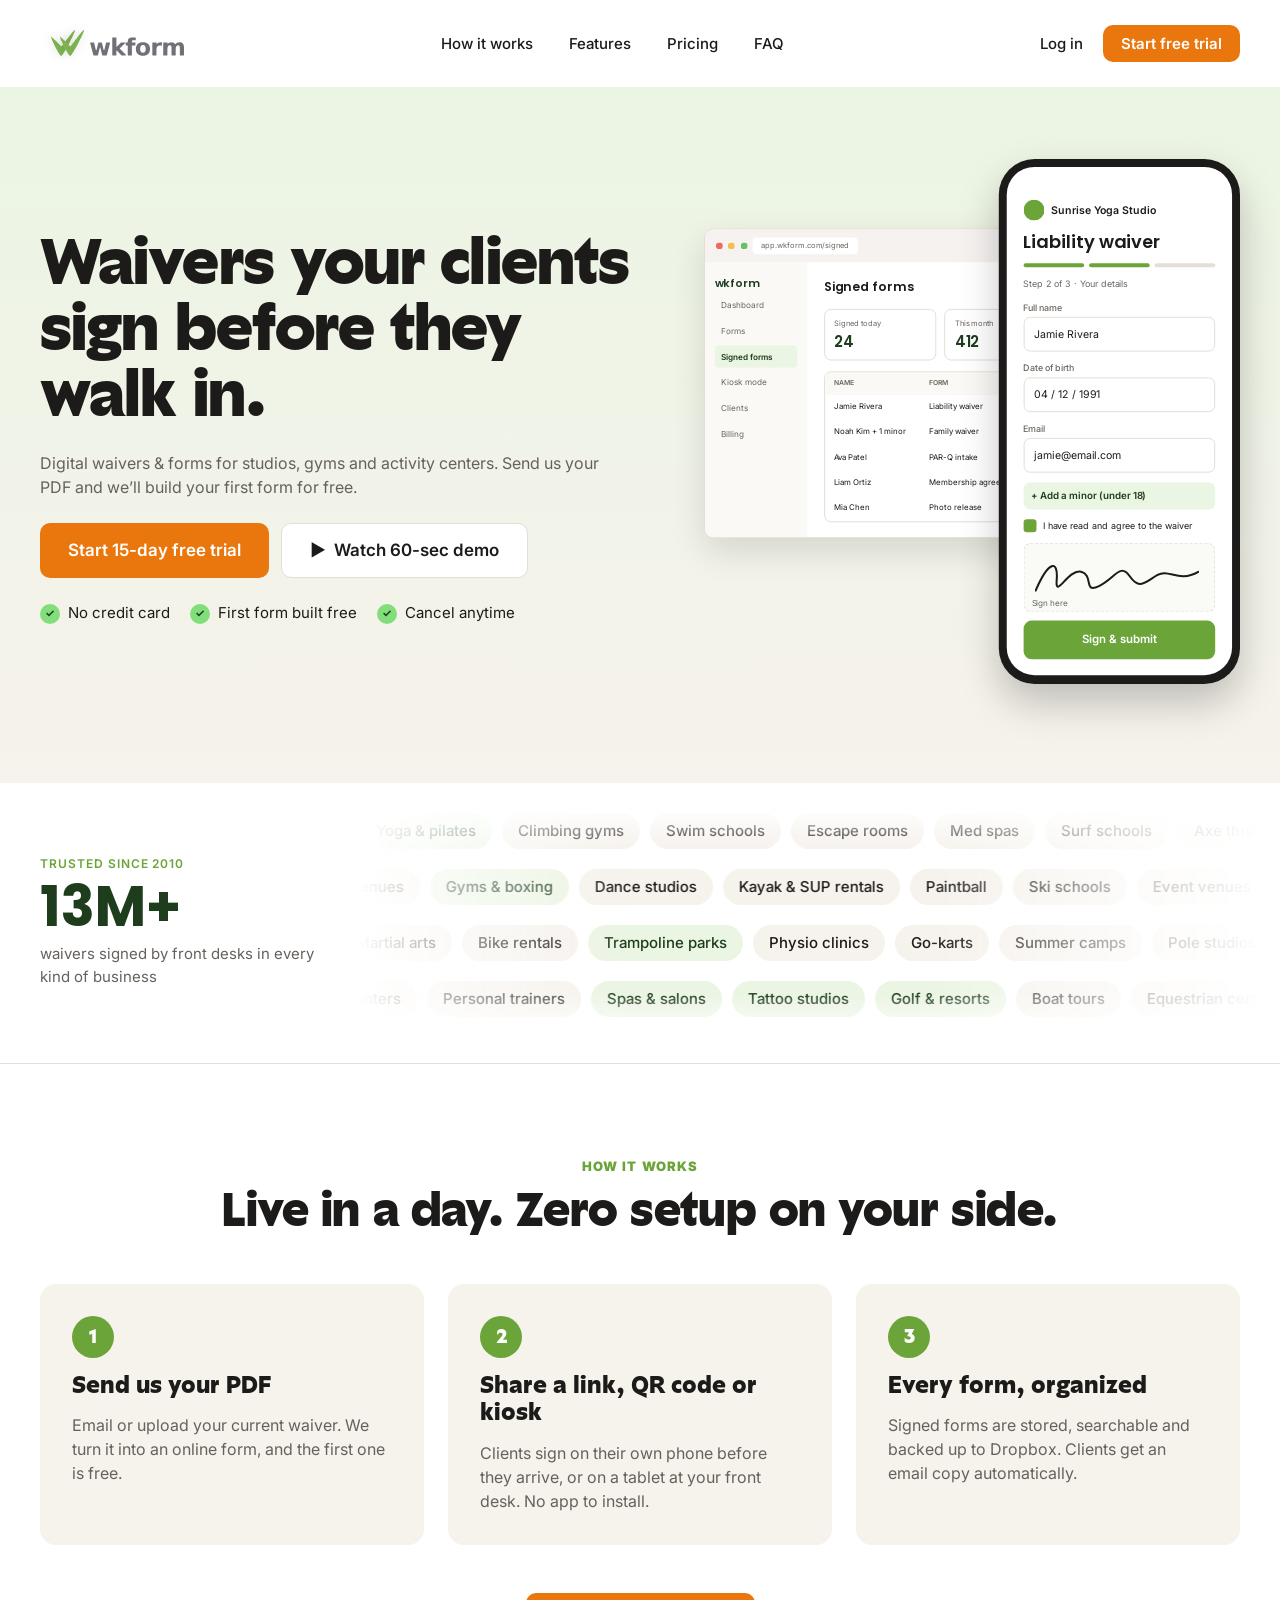
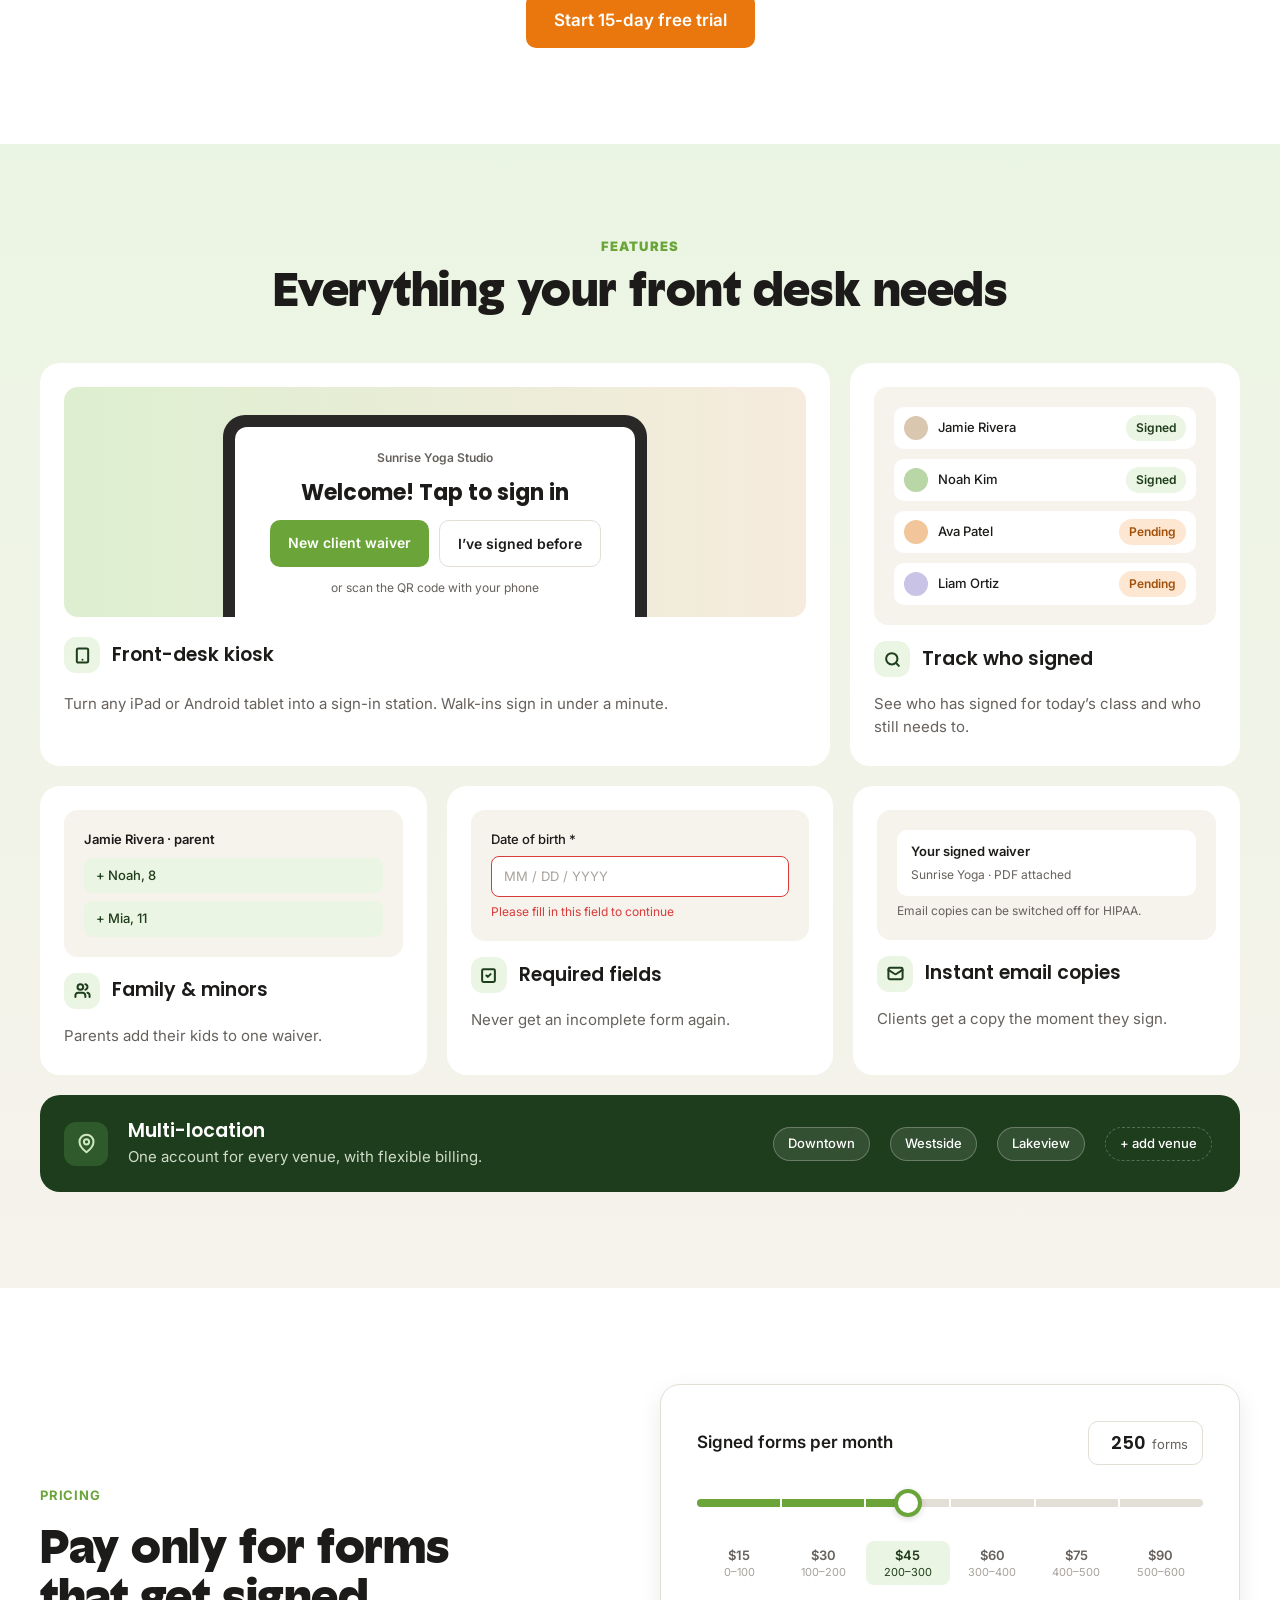
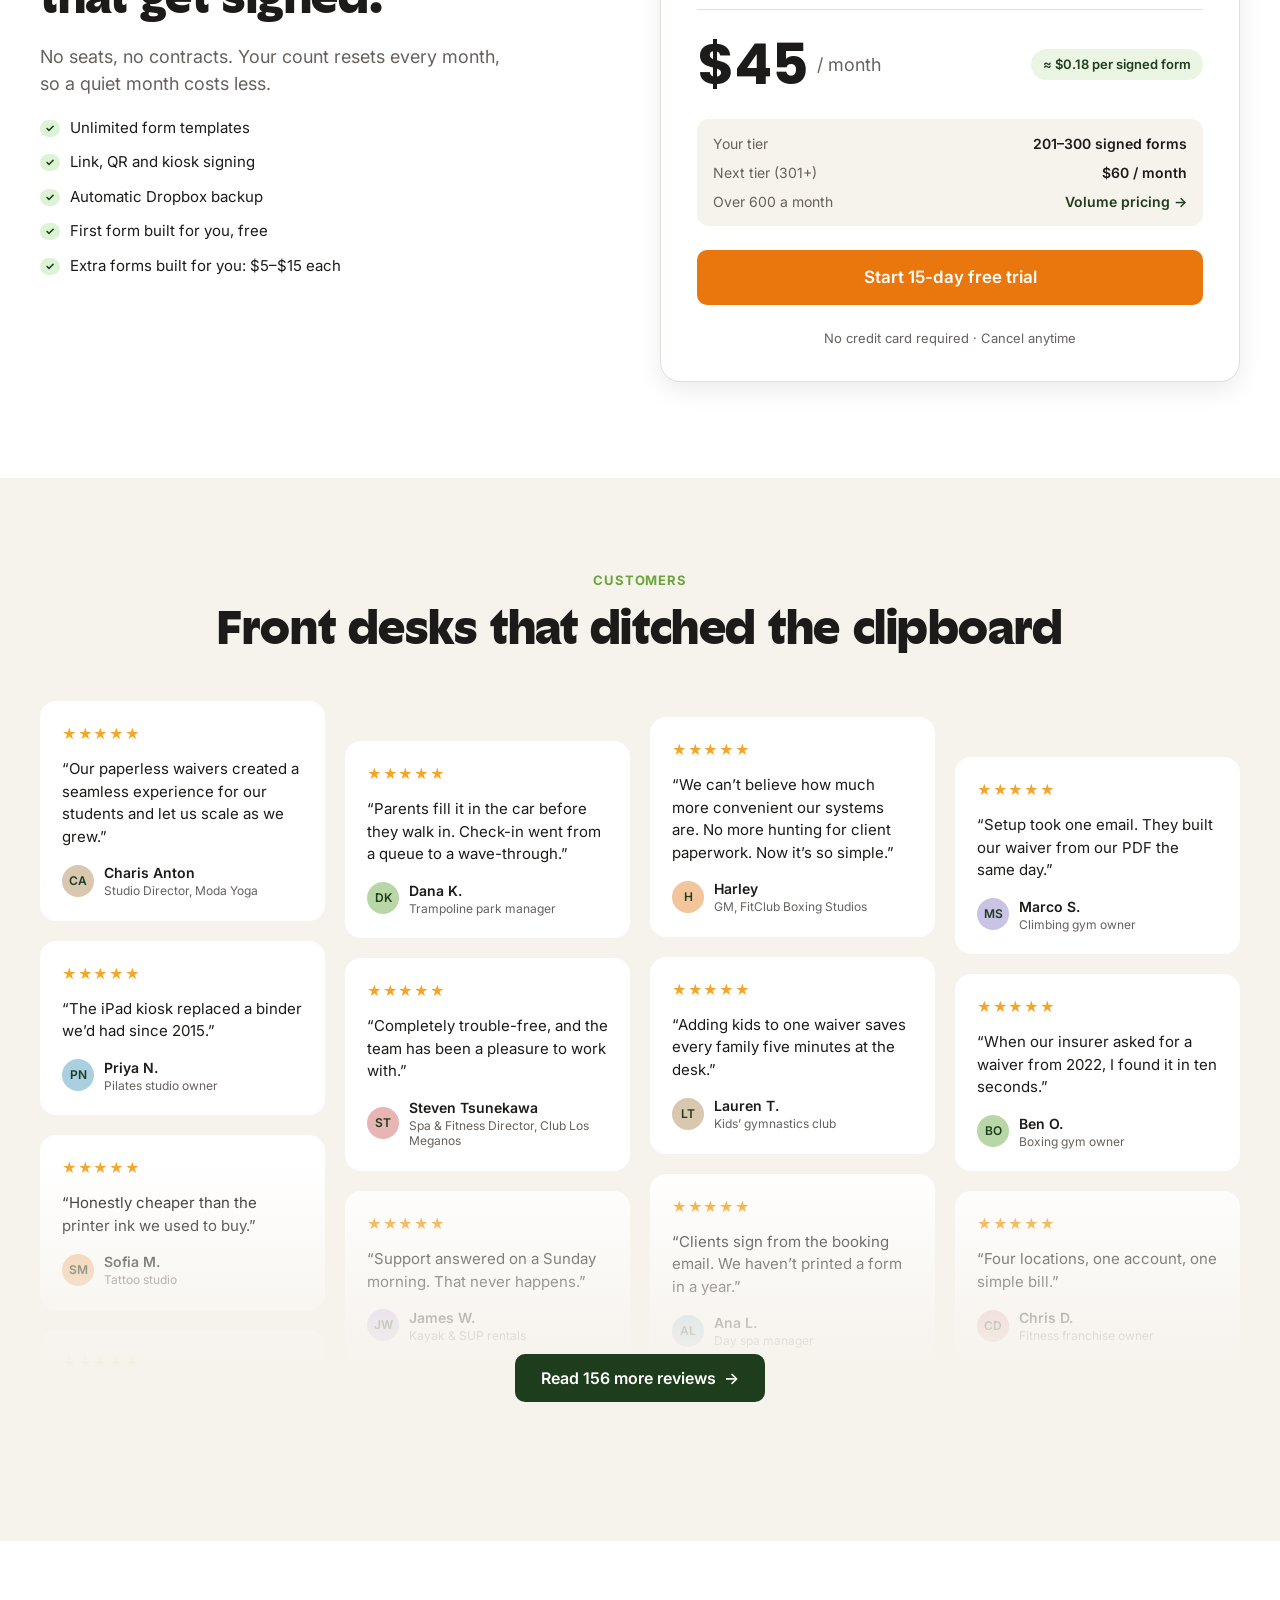
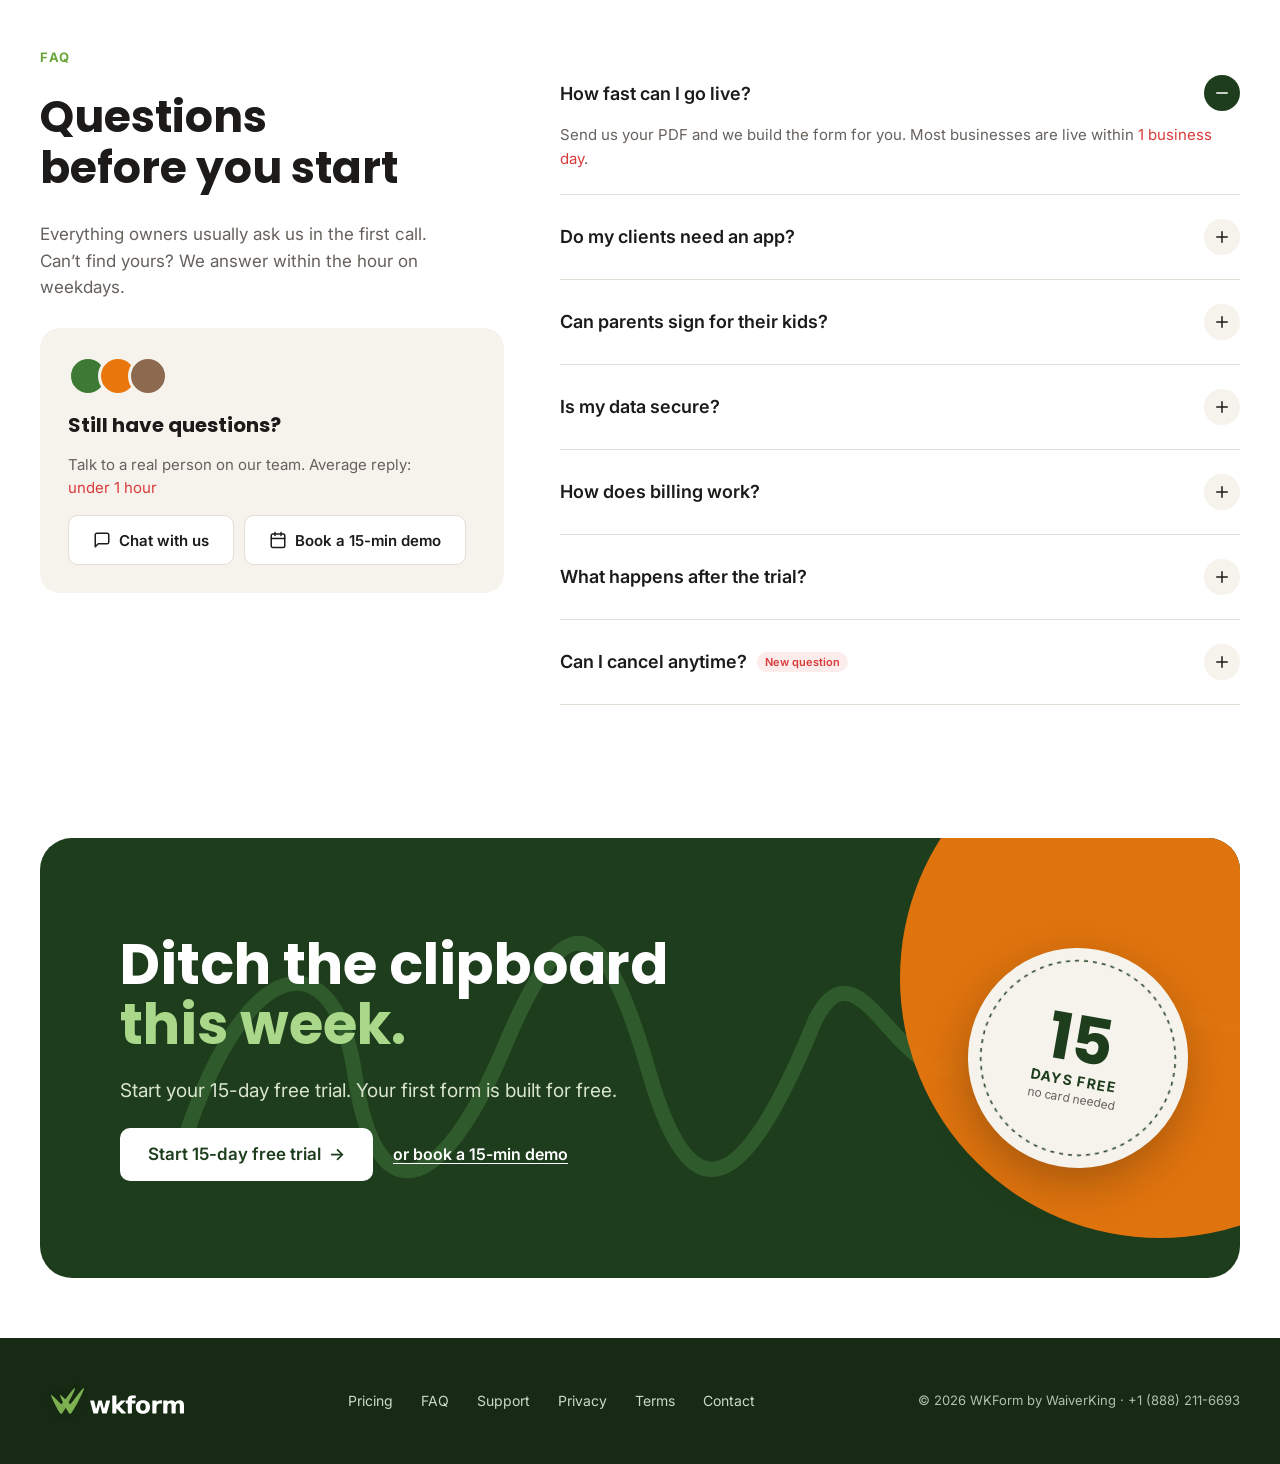
==== commit 8a86d85e: "Make proof-strip tags a seamless, faster marquee Rows loop continuously at about 40-50px/s, alternat" ====
--- a/index.html
+++ b/index.html
@@ -167,11 +167,15 @@
 .tagfield::before, .tagfield::after { content: ""; position: absolute; inset: 0; pointer-events: none; z-index: 1; }
 .tagfield::before { background: linear-gradient(90deg, #fff 0%, rgba(255,255,255,.55) 12%, rgba(255,255,255,0) 30%, rgba(255,255,255,0) 62%, rgba(255,255,255,.7) 85%, #fff 100%); }
 .tagfield::after { background: linear-gradient(180deg, rgba(255,255,255,.9) 0%, rgba(255,255,255,0) 20%, rgba(255,255,255,0) 80%, rgba(255,255,255,.9) 100%); }
+/* seamless marquee: each row holds its tags twice and slides by one copy; rows alternate direction and speed */
+.tagrow { gap: 0; will-change: transform; }
+.tagset { display: flex; gap: 10px; padding-right: 10px; flex: none; }
 @media (prefers-reduced-motion: no-preference) {
-  .tagrow { animation: drift 28s ease-in-out infinite alternate; }
-  .tagrow:nth-child(2n) { animation-direction: alternate-reverse; animation-duration: 34s; }
+  .tagrow.run { animation: marquee var(--dur, 40s) linear infinite; }
+  .tagrow.run.rev { animation-direction: reverse; }
+  .tagfield:hover .tagrow.run { animation-play-state: paused; }
 }
-@keyframes drift { from { transform: translateX(-24px); } to { transform: translateX(24px); } }
+@keyframes marquee { from { transform: translateX(0); } to { transform: translateX(-50%); } }
 
 /* ---------- How it works ---------- */
 .how { background: var(--white); }
@@ -782,6 +786,17 @@
   });
   menu.addEventListener('click', e => { if (e.target.closest('a')) { menu.hidden = true; menuBtn.setAttribute('aria-expanded', 'false'); } });
 
+  // Proof strip: duplicate each tag row for a seamless loop, ~45px/s with a little variation per row
+  document.querySelectorAll('.tagrow').forEach((row, i) => {
+    const set = document.createElement('div'); set.className = 'tagset';
+    while (row.firstChild) set.appendChild(row.firstChild);
+    const copy = set.cloneNode(true); copy.setAttribute('aria-hidden', 'true');
+    row.append(set, copy);
+    const speed = [46, 38, 52, 42][i % 4];
+    row.style.setProperty('--dur', (set.offsetWidth / speed).toFixed(1) + 's');
+    row.classList.add('run'); if (i % 2) row.classList.add('rev');
+  });
+
   // Pricing: $15 per 100 signed forms, up to 600; volume pricing above that
   const range = document.getElementById('formsRange'), num = document.getElementById('formsNum');
   const slider = document.getElementById('slider'), tierBtns = [...document.querySelectorAll('.tier')];
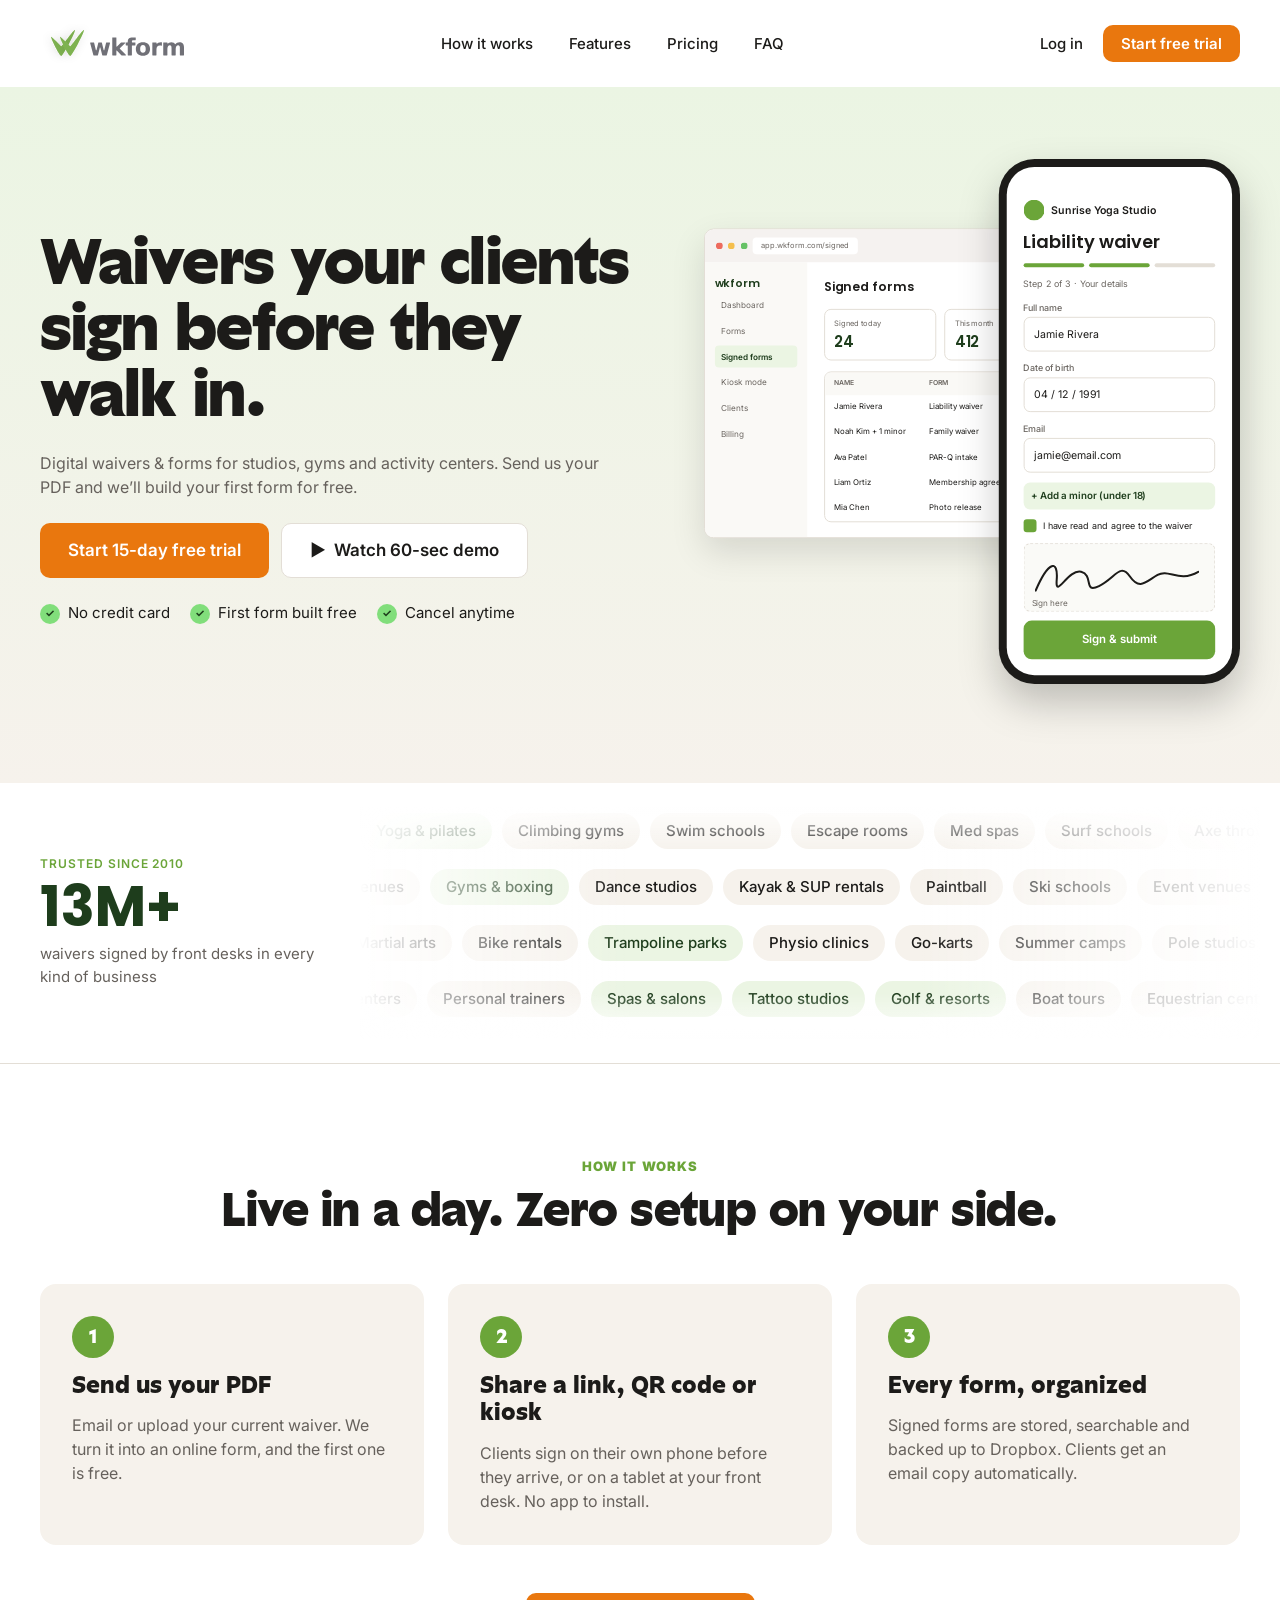
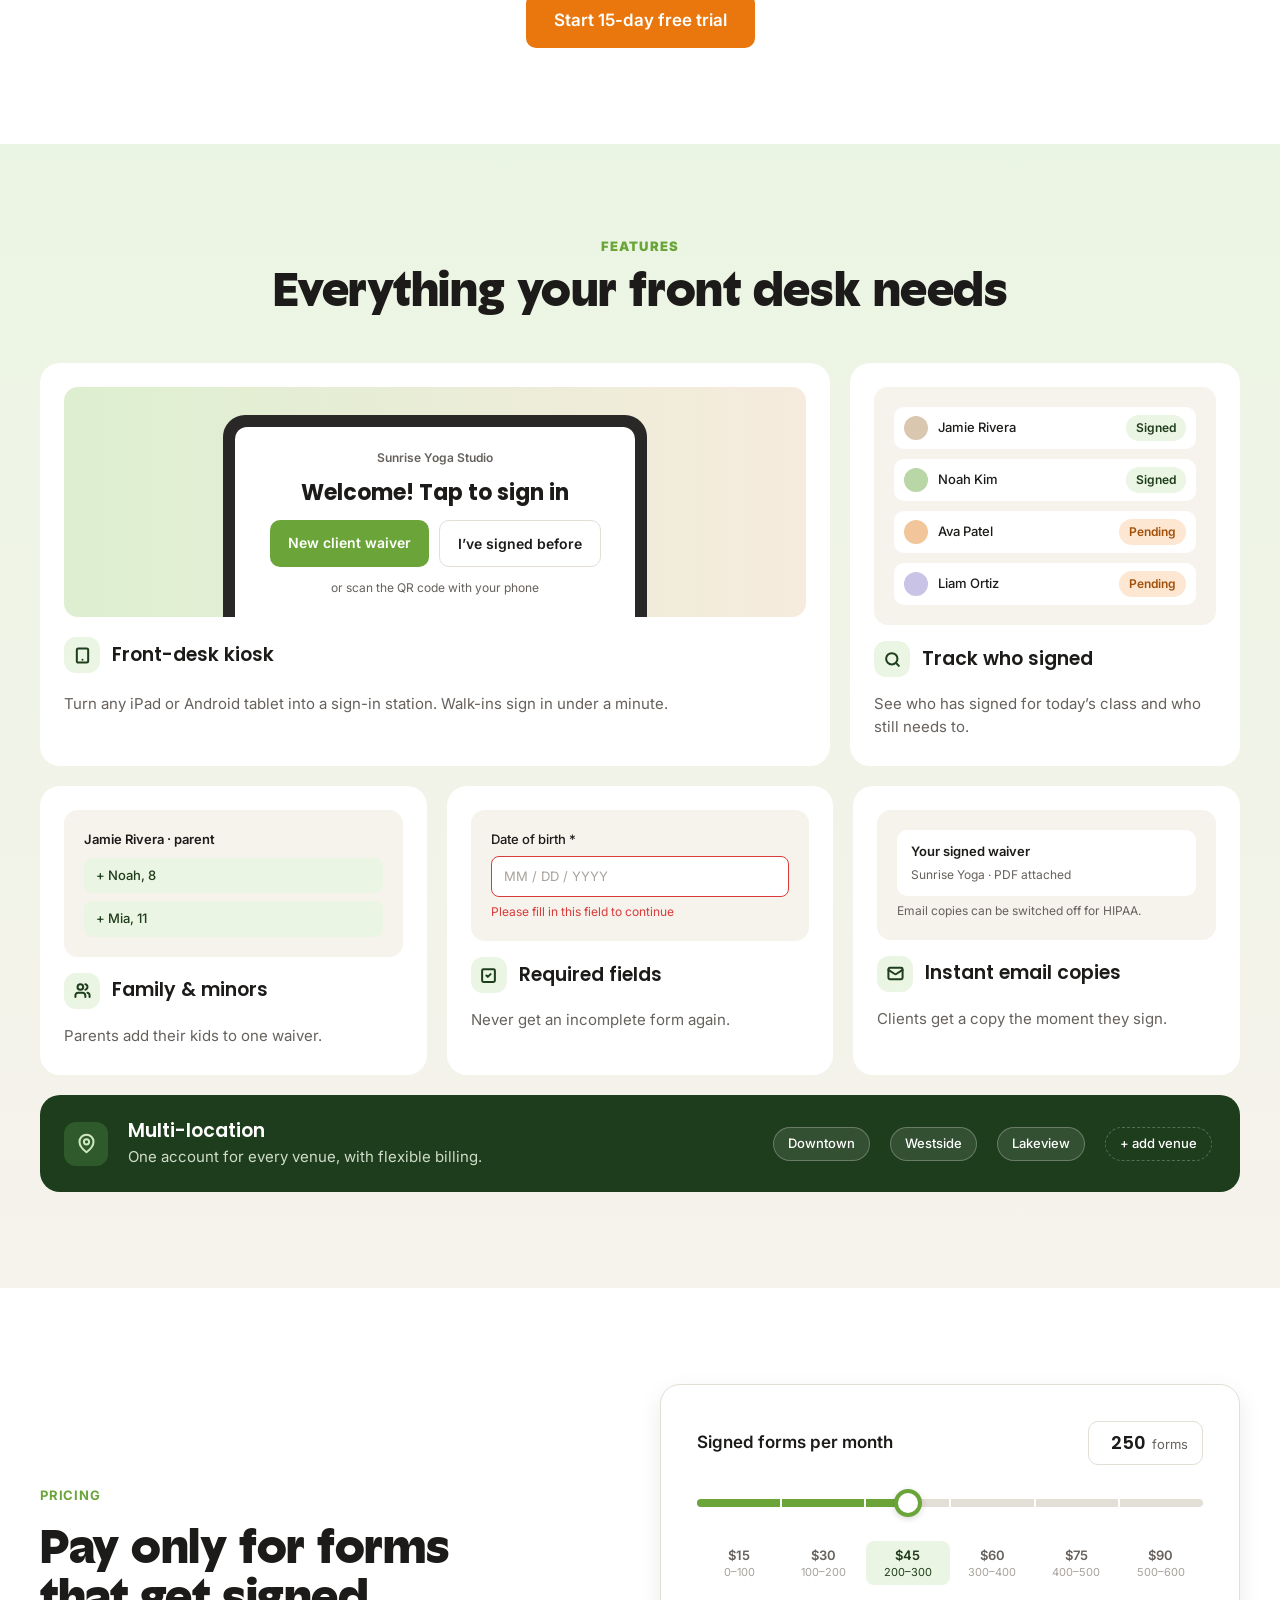
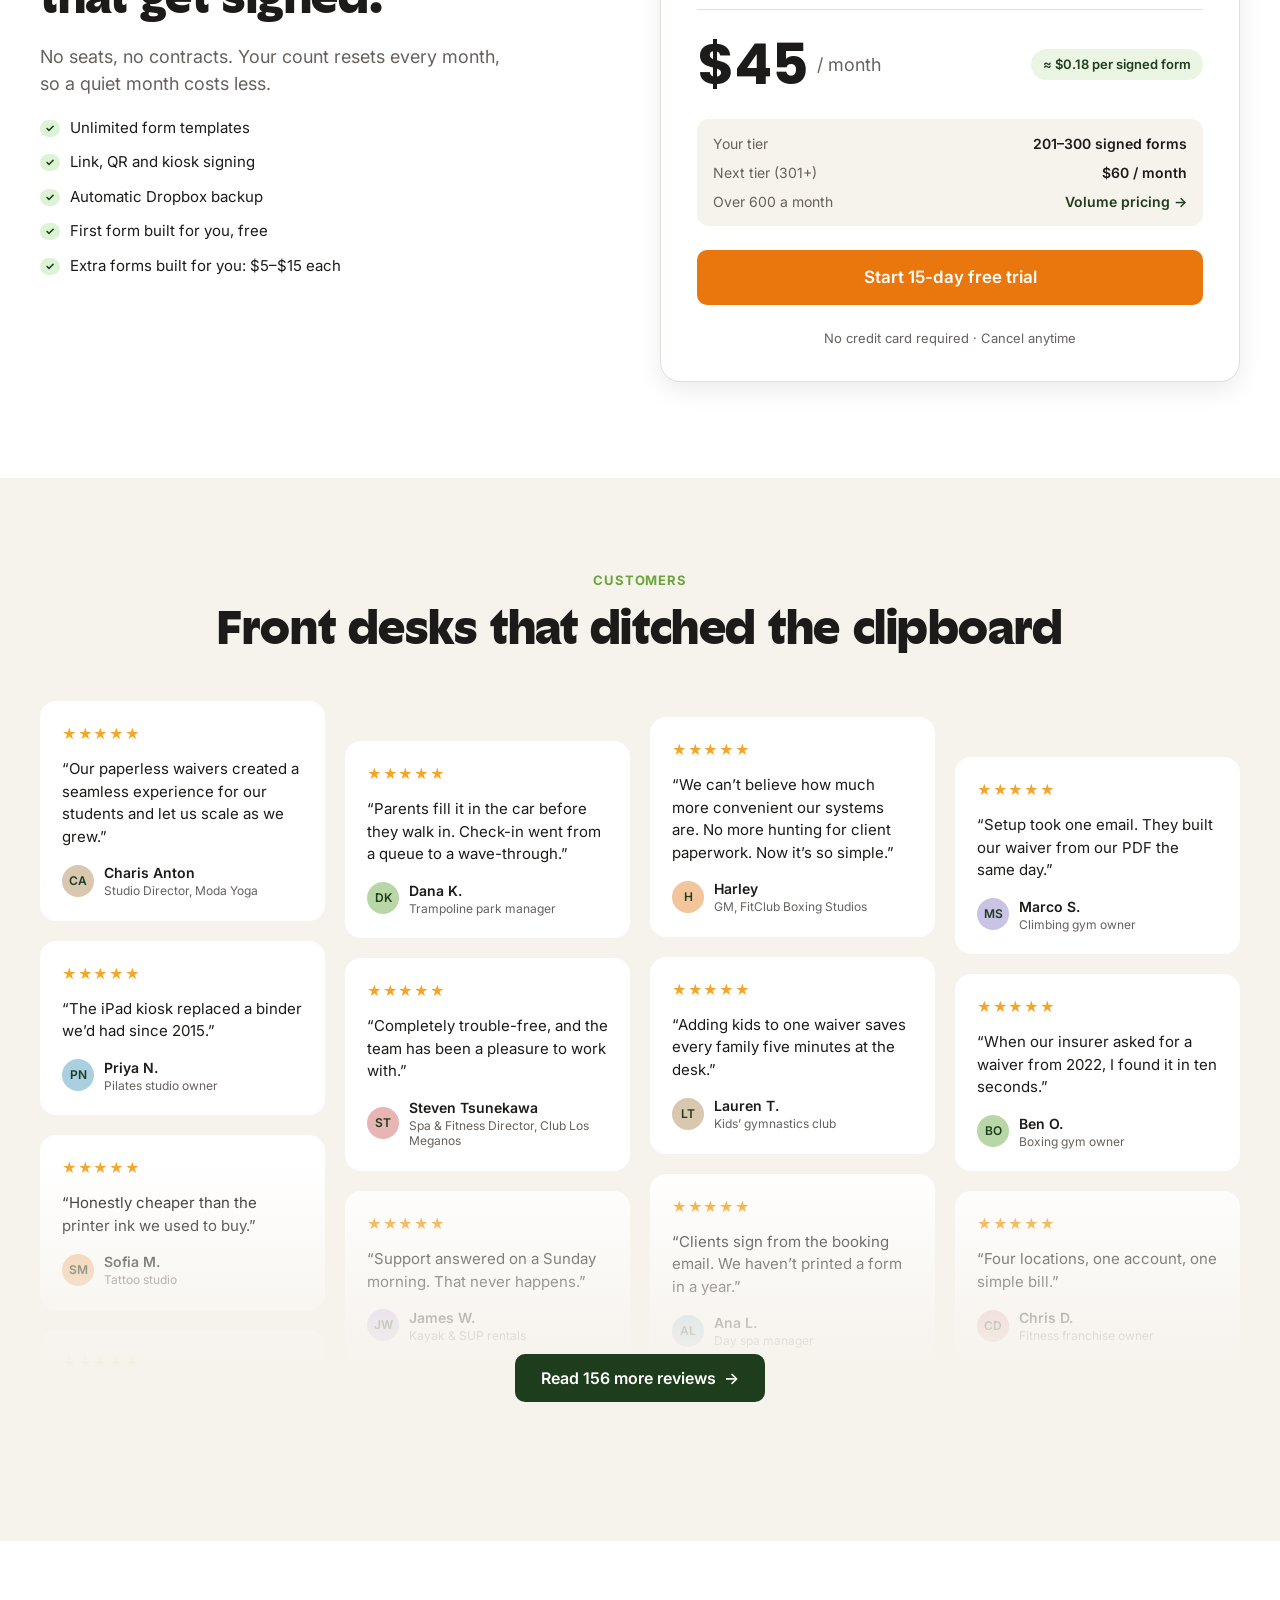
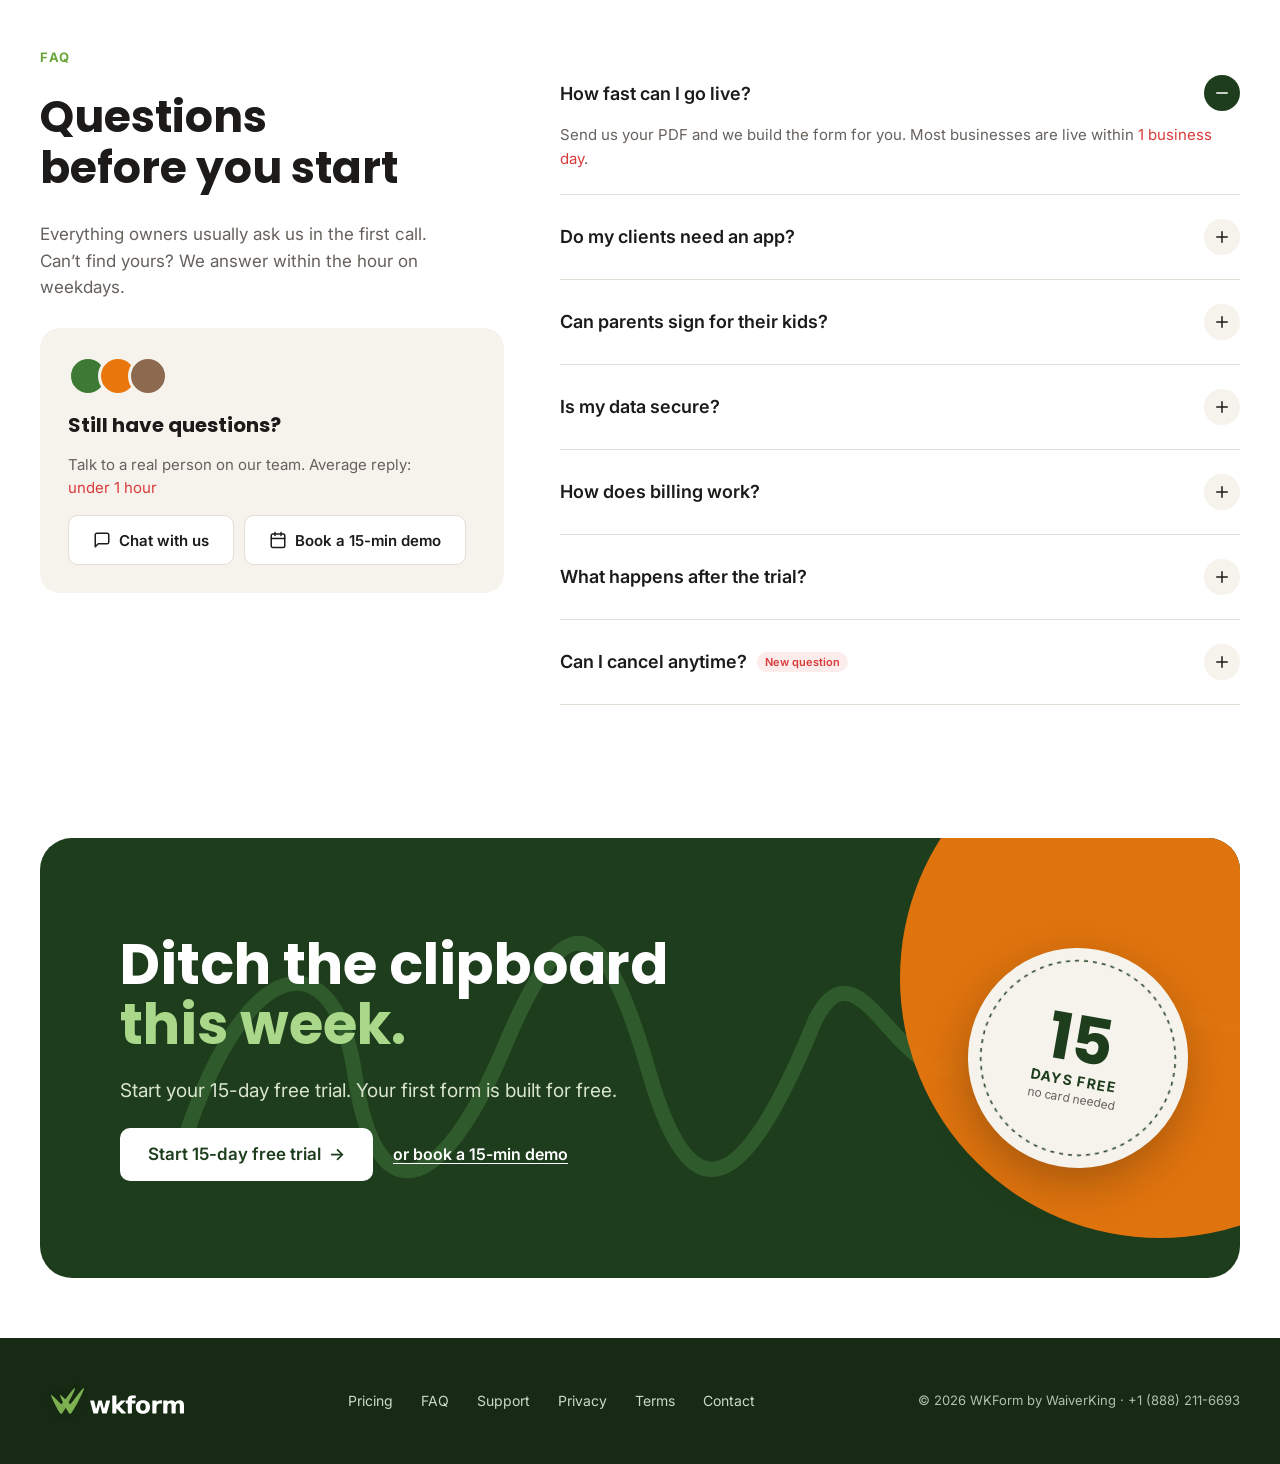
==== commit 355b1ae8: "Slow the proof-strip tag marquee to half speed Co-Authored-By: Claude Opus 5.5 <noreply@anthropic.co" ====
--- a/index.html
+++ b/index.html
@@ -786,13 +786,13 @@
   });
   menu.addEventListener('click', e => { if (e.target.closest('a')) { menu.hidden = true; menuBtn.setAttribute('aria-expanded', 'false'); } });
 
-  // Proof strip: duplicate each tag row for a seamless loop, ~45px/s with a little variation per row
+  // Proof strip: duplicate each tag row for a seamless loop, ~22px/s with a little variation per row
   document.querySelectorAll('.tagrow').forEach((row, i) => {
     const set = document.createElement('div'); set.className = 'tagset';
     while (row.firstChild) set.appendChild(row.firstChild);
     const copy = set.cloneNode(true); copy.setAttribute('aria-hidden', 'true');
     row.append(set, copy);
-    const speed = [46, 38, 52, 42][i % 4];
+    const speed = [23, 19, 26, 21][i % 4];
     row.style.setProperty('--dur', (set.offsetWidth / speed).toFixed(1) + 's');
     row.classList.add('run'); if (i % 2) row.classList.add('rev');
   });
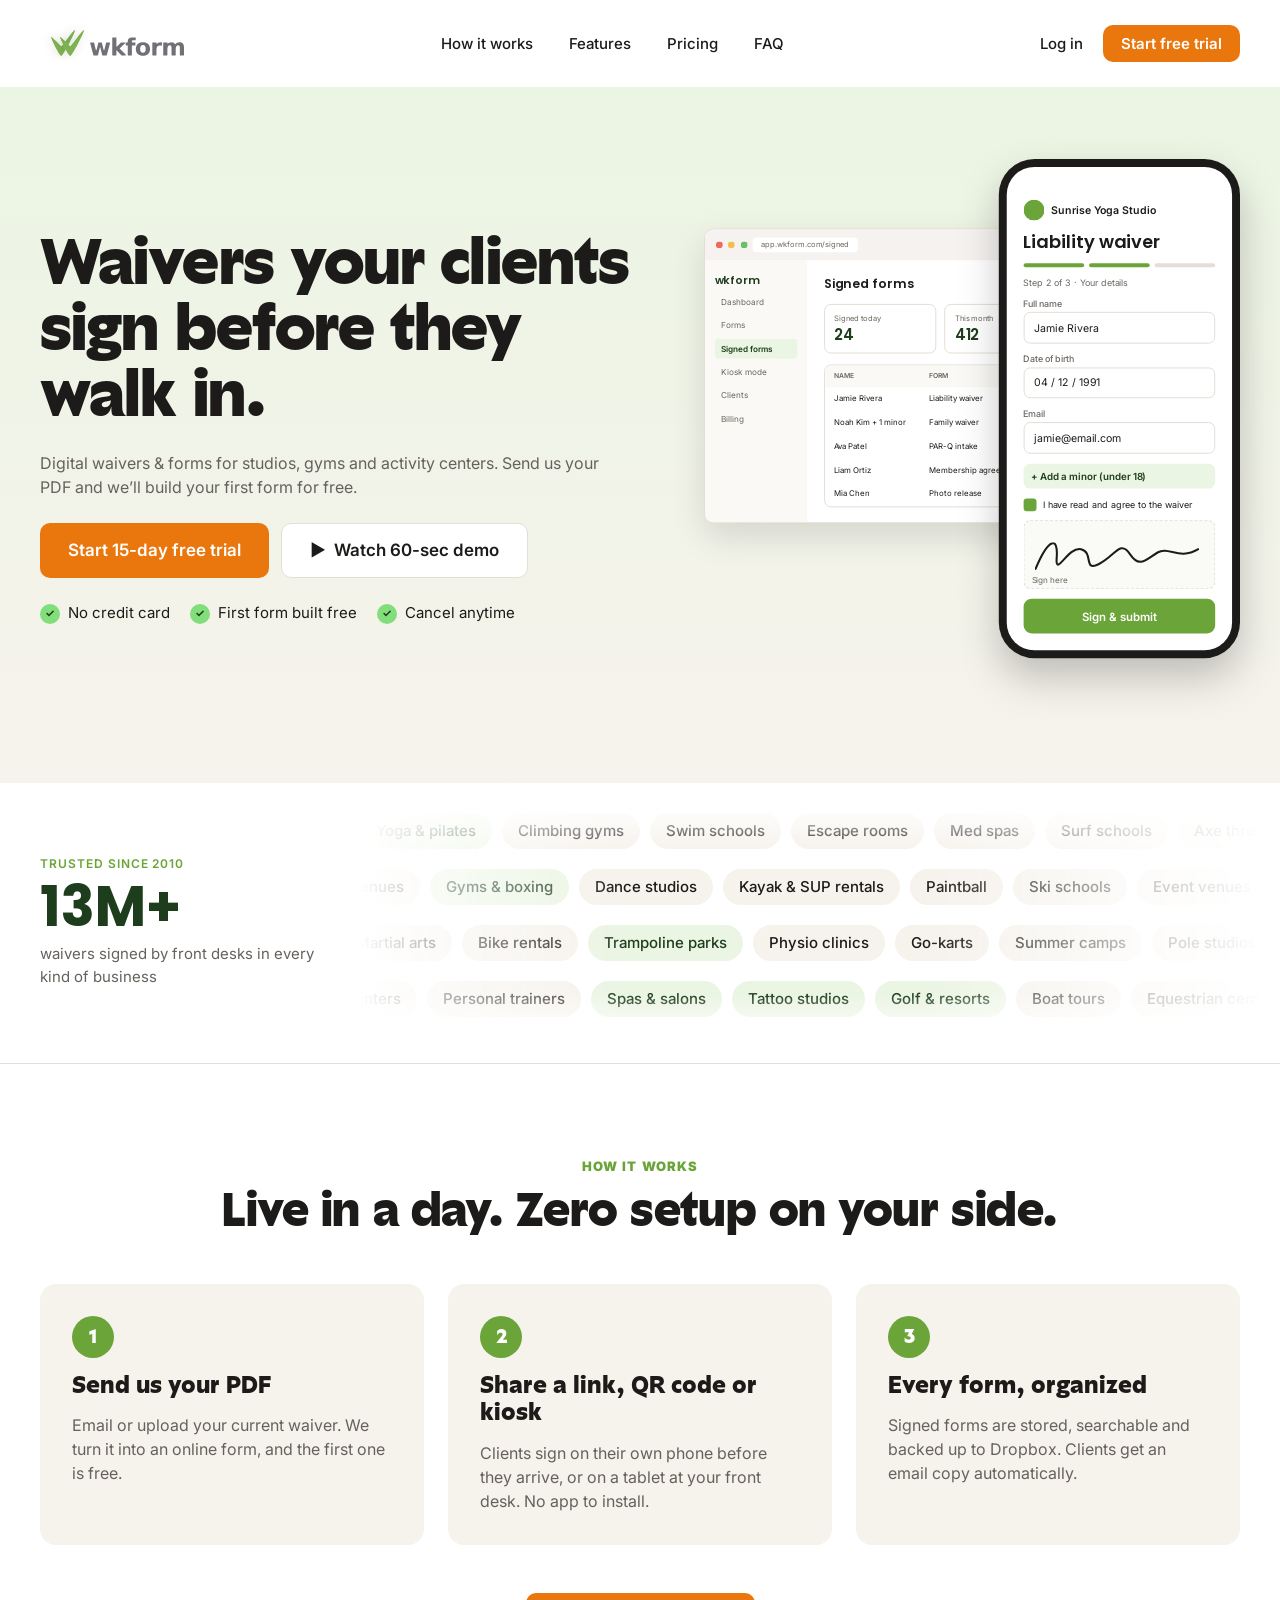
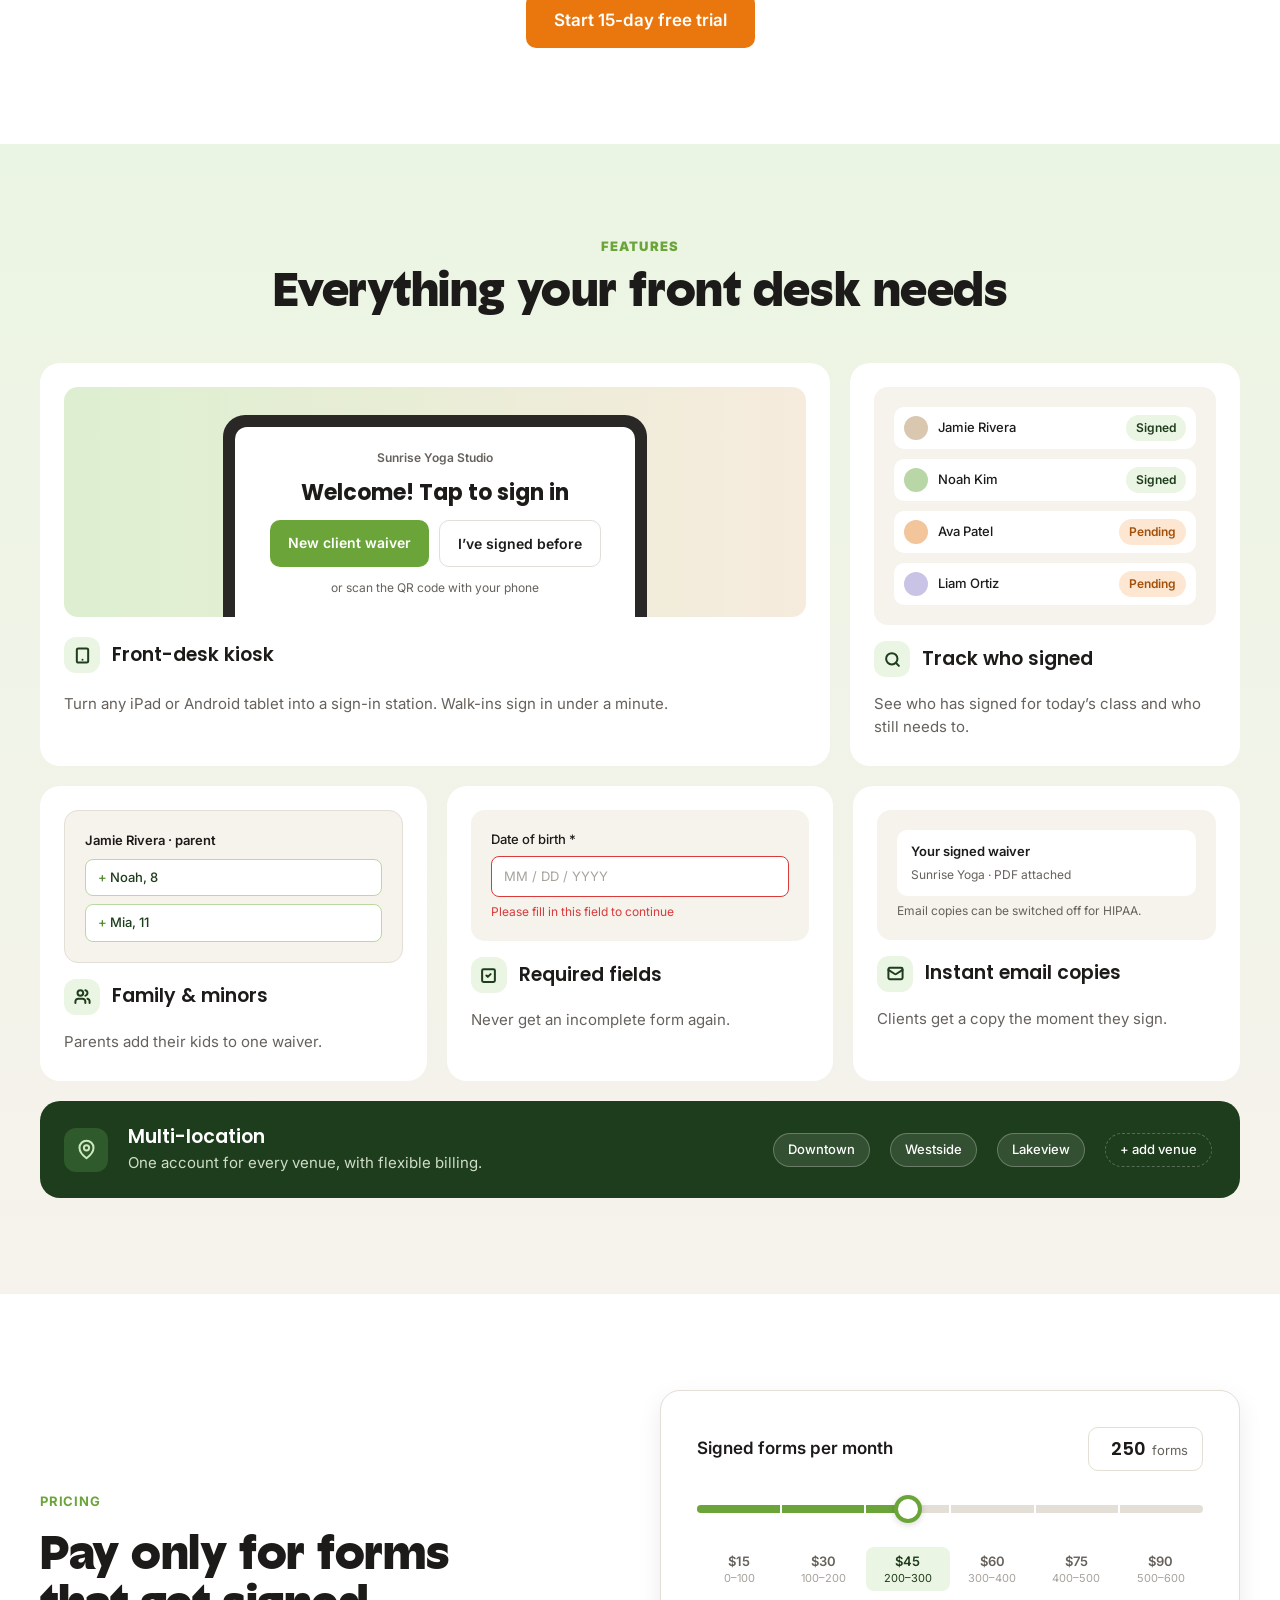
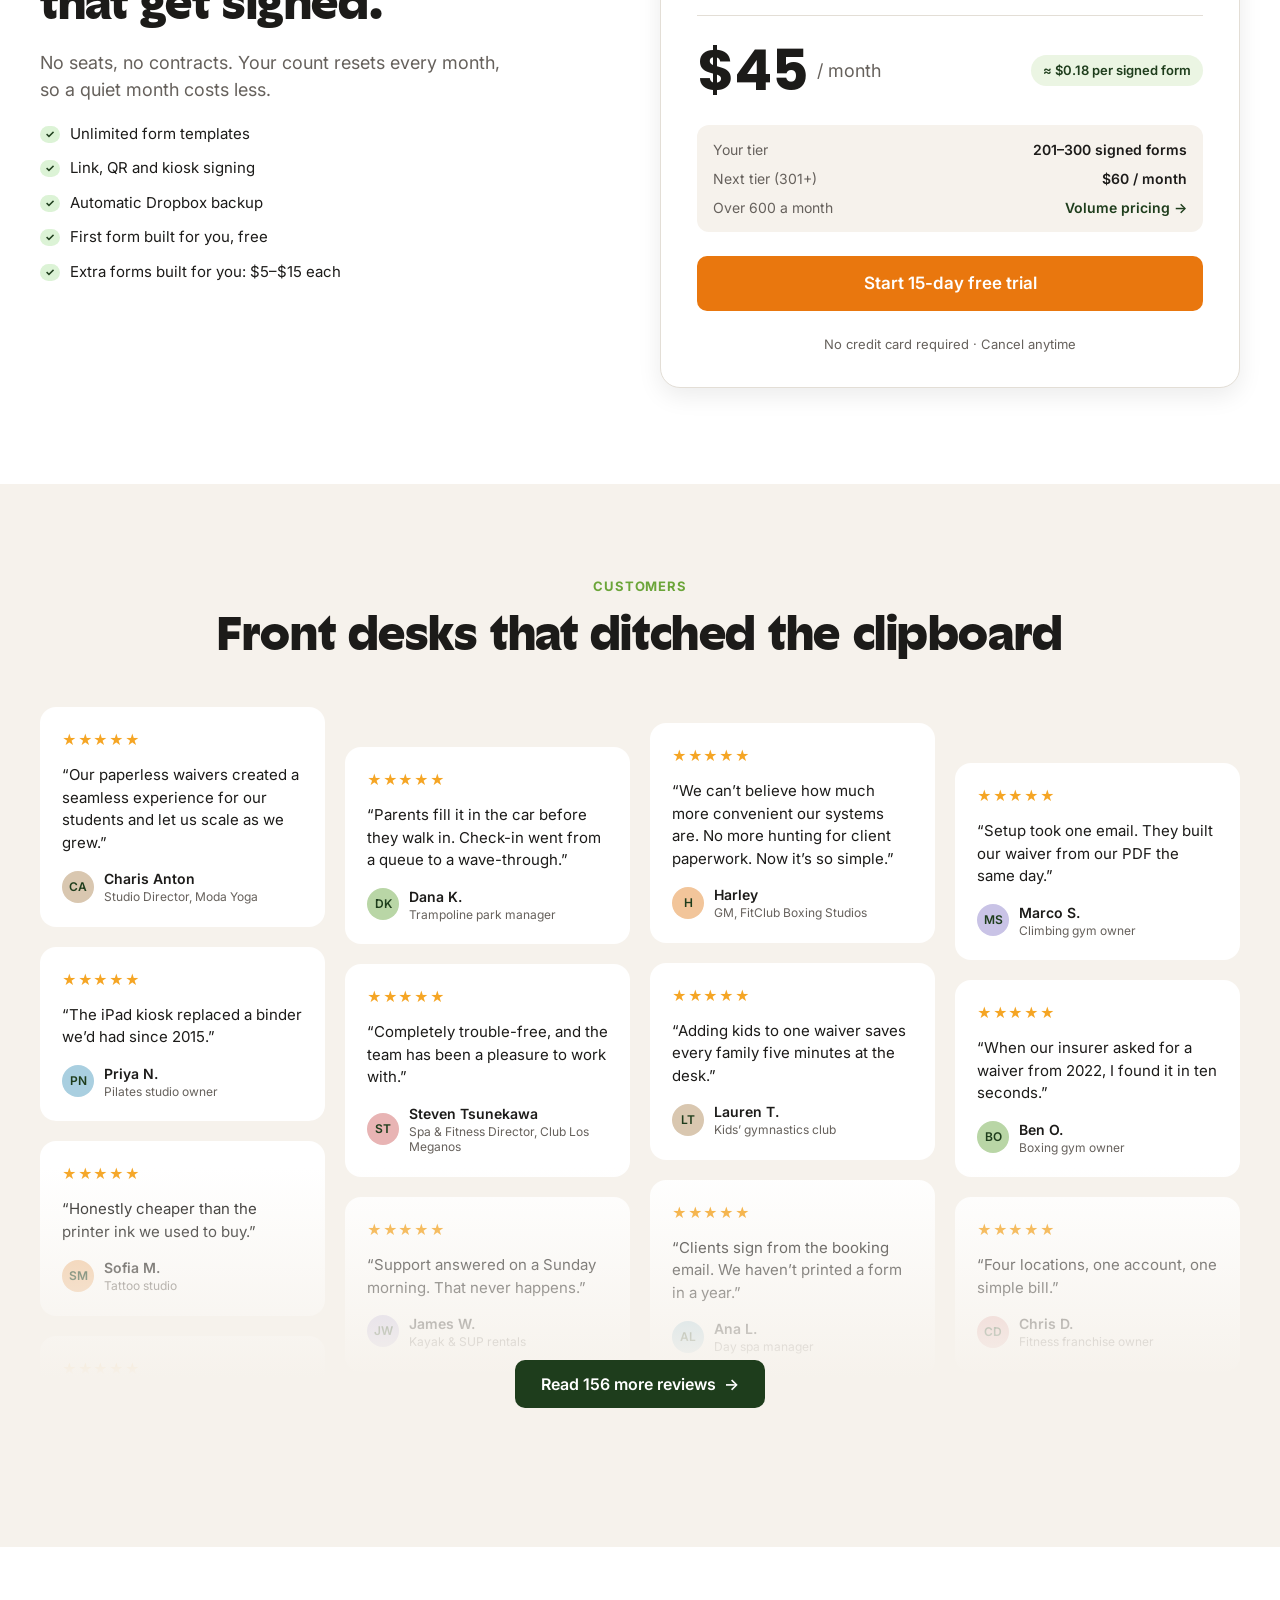
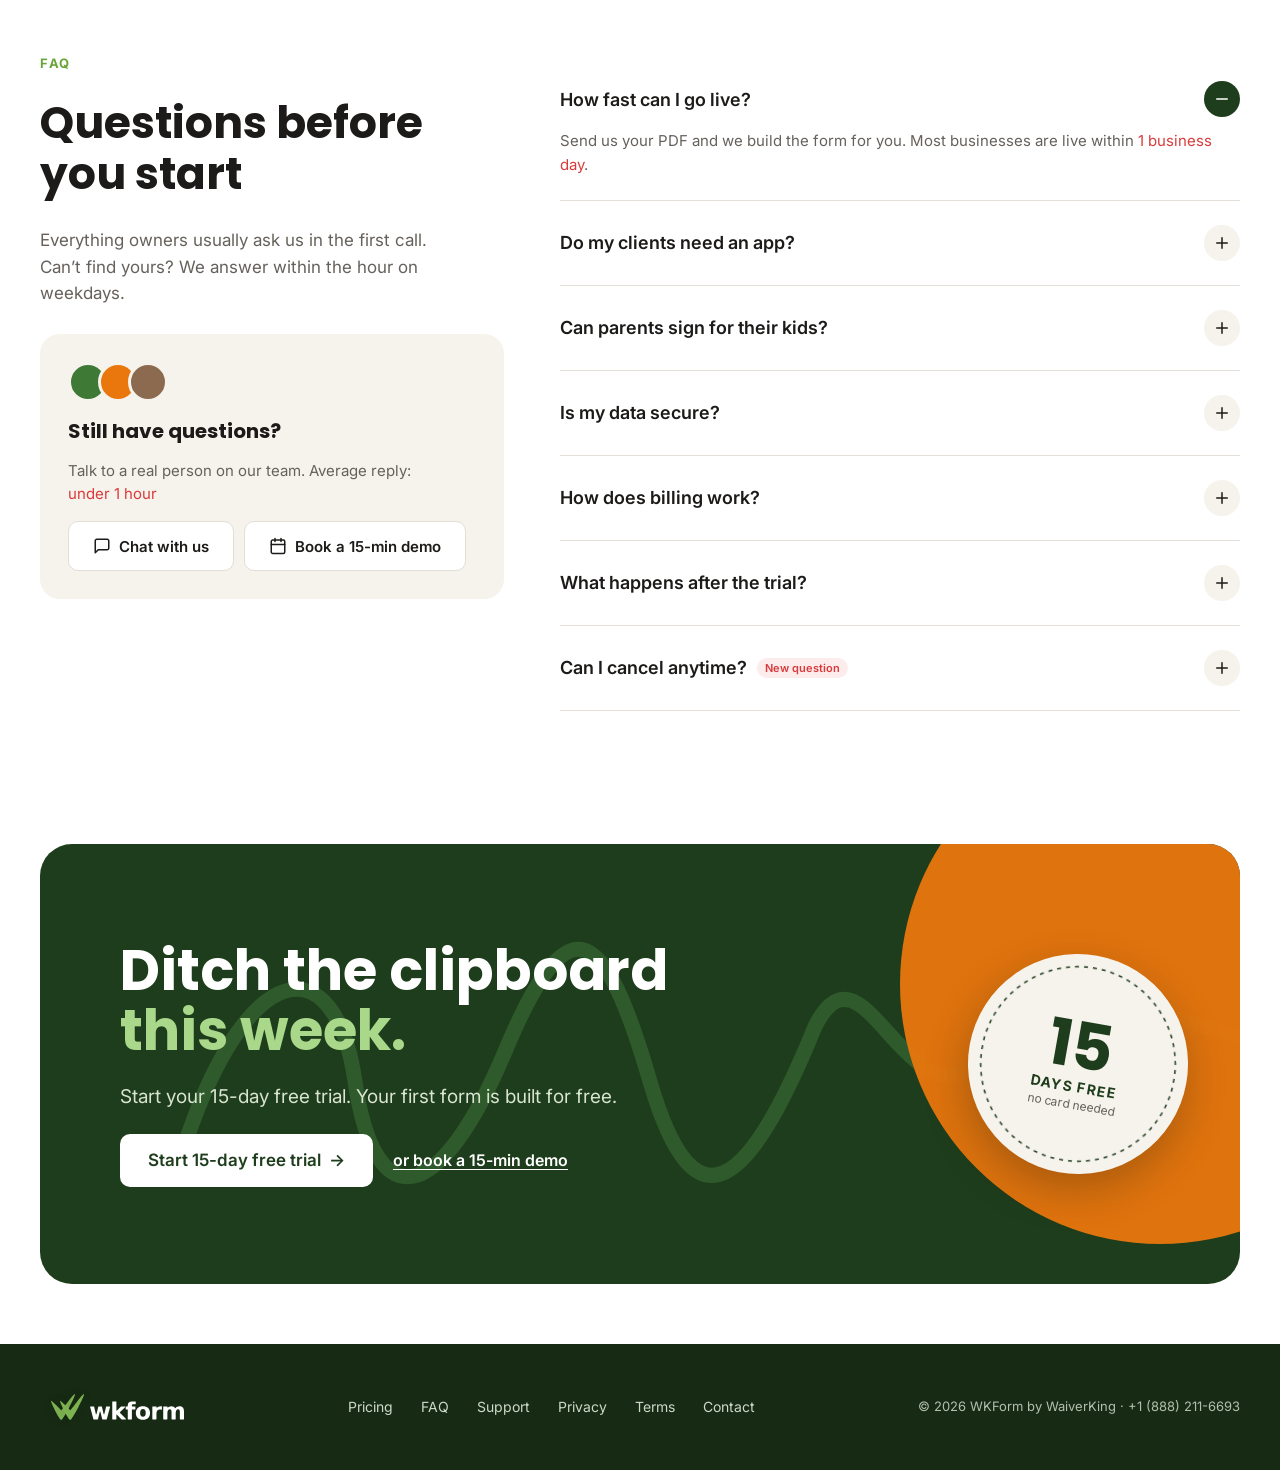
==== commit f9908438: "Apply Figma fixes: bordered family chips, tighter mockup text - Family & minors chips: white with gr" ====
--- a/index.html
+++ b/index.html
@@ -108,7 +108,7 @@
 .scale-inner { position: absolute; top: 0; left: 0; transform-origin: top left; }
 
 /* product shot (540×540 artboard) */
-.shot { width: 540px; height: 540px; position: relative; font-family: var(--font-body); }
+.shot { width: 540px; height: 540px; position: relative; font-family: var(--font-body); line-height: normal; }
 .dash { position: absolute; left: 0; top: 70px; width: 494px; background: var(--white); border: .7px solid var(--line); border-radius: 9.6px; box-shadow: 0 13.7px 34.3px rgba(0,0,0,.12); overflow: hidden; }
 .dash-bar { display: flex; align-items: center; gap: 5.5px; background: #F5F2F0; padding: 8.2px 11px; }
 .dash-bar img { width: 6.9px; height: 6.9px; }
@@ -218,7 +218,9 @@
 .who div > span:nth-child(2) { flex: 1; min-width: 0; }
 .status { padding: 4px 10px; border-radius: 999px; font-size: 12px; font-weight: 600; background: var(--green-50); color: var(--green-dark); }
 .status.pend { background: var(--pending-bg); color: var(--pending-fg); }
-.kid { background: var(--green-50); color: var(--green-dark); font-weight: 500; padding: 8px 12px; border-radius: 8px; }
+.kid { background: var(--white); border: 1px solid #B9DA9E; color: var(--green-dark); font-weight: 500; padding: 8px 12px; border-radius: 8px; }
+.kid i { font-style: normal; color: #4F8A2A; }
+.mini.bordered { border: 1px solid var(--line); }
 .field-err { background: var(--white); border: 1.5px solid var(--flag); border-radius: 8px; padding: 10px 12px; color: var(--muted); }
 .err { color: var(--flag); font-size: 12px; }
 .mail-card { background: var(--white); border-radius: 10px; padding: 12px 14px; display: flex; flex-direction: column; gap: 4px; }
@@ -315,7 +317,7 @@
 .faq .wrap { display: grid; grid-template-columns: 464px 1fr; gap: 56px; padding-block: 110px 133px; align-items: start; }
 .faq-intro { display: flex; flex-direction: column; gap: 28px; min-width: 0; }
 .faq-intro .eyebrow { font-weight: 700; letter-spacing: 0.12em; }
-.faq-intro h2 { font: 700 clamp(32px, 4.2vw, 44px)/1.15 var(--font-head); max-width: 440px; text-wrap: balance; }
+.faq-intro h2 { font: 700 clamp(32px, 4.2vw, 44px)/1.15 var(--font-head); max-width: 440px; }
 .faq-intro > p { color: var(--body); font-size: 17px; line-height: 1.55; max-width: 420px; }
 .help { background: var(--beige); border-radius: 20px; padding: 28px; display: flex; flex-direction: column; gap: 16px; }
 .help img.team { width: 100px; height: 40px; }
@@ -607,10 +609,10 @@
       </div>
       <div class="bento-row r2">
         <article class="fcard">
-          <div class="mini" aria-hidden="true">
+          <div class="mini bordered" aria-hidden="true">
             <b style="font-weight:600">Jamie Rivera · parent</b>
-            <span class="kid">+ Noah, 8</span>
-            <span class="kid">+ Mia, 11</span>
+            <span class="kid"><i>+</i> Noah, 8</span>
+            <span class="kid"><i>+</i> Mia, 11</span>
           </div>
           <div class="fhead"><span class="ftile"><img src="assets/icon-family.svg" alt=""></span><h3>Family &amp; minors</h3></div>
           <p>Parents add their kids to one waiver.</p>
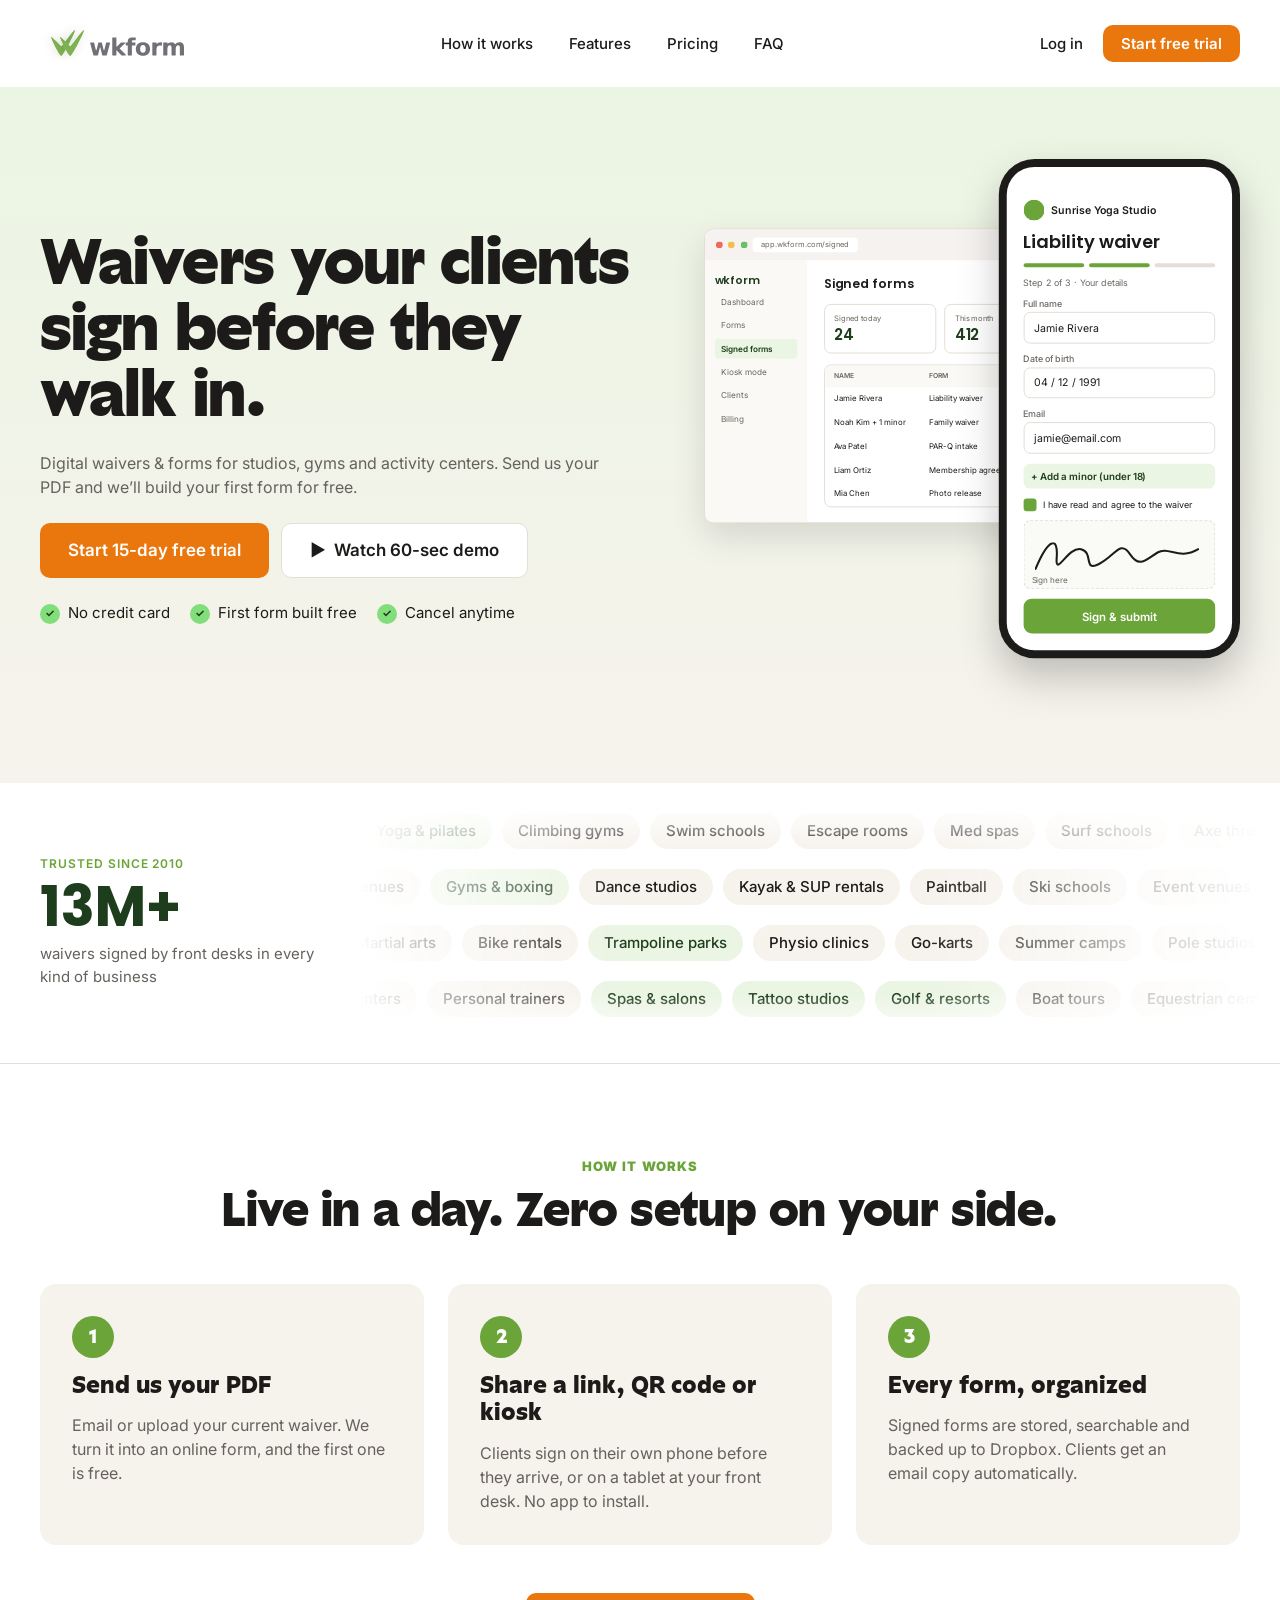
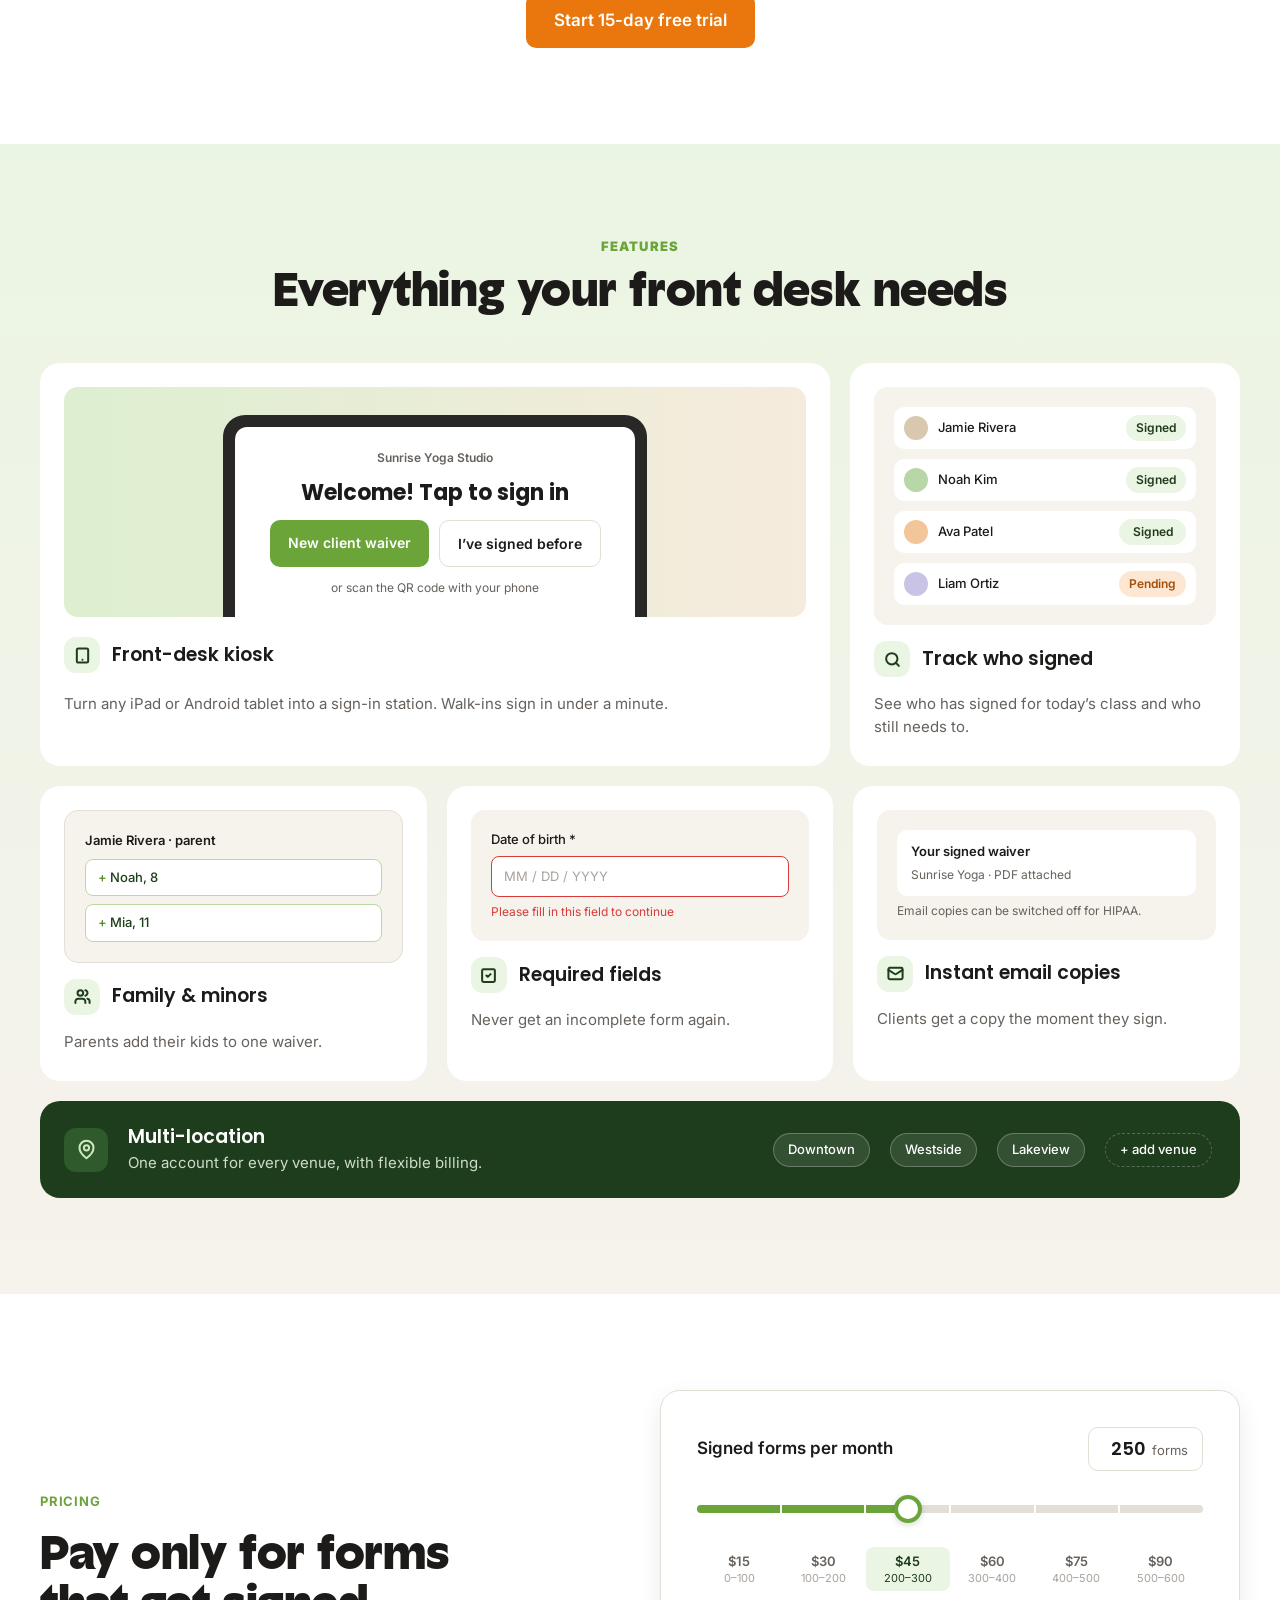
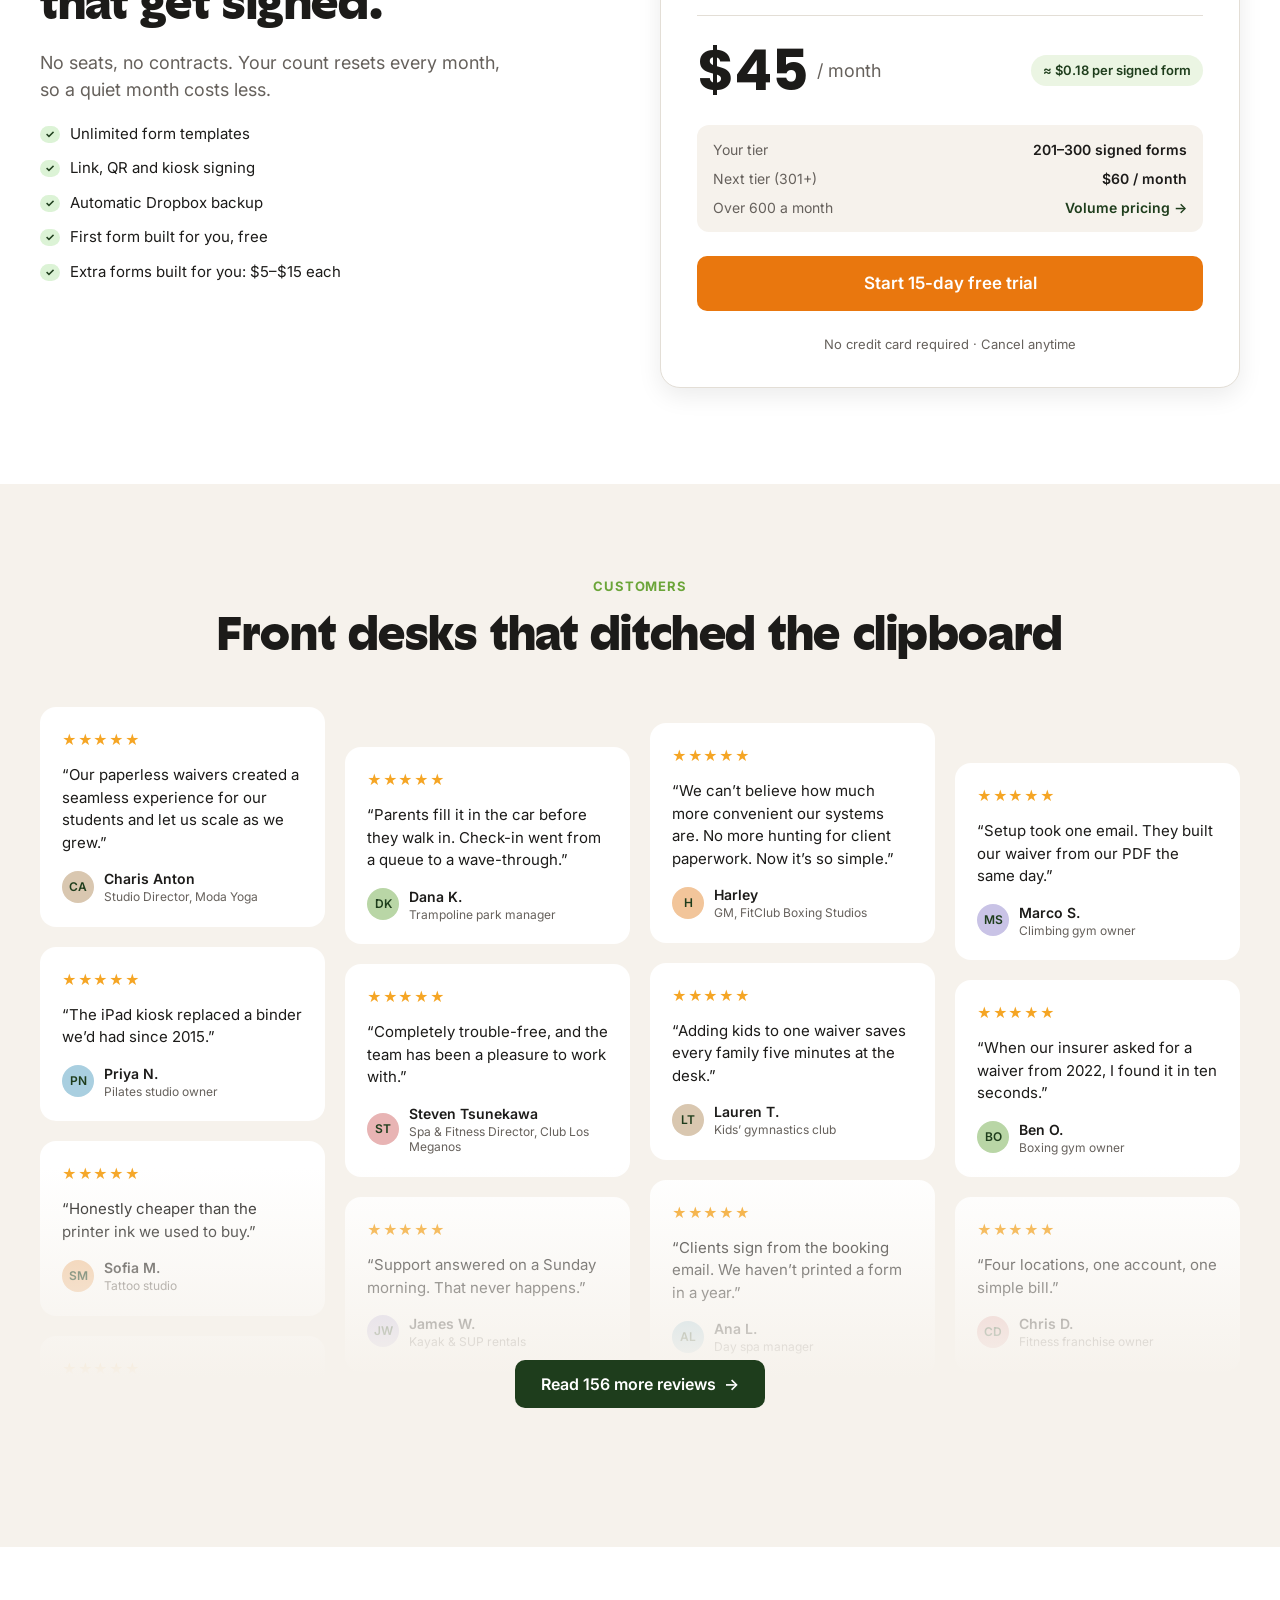
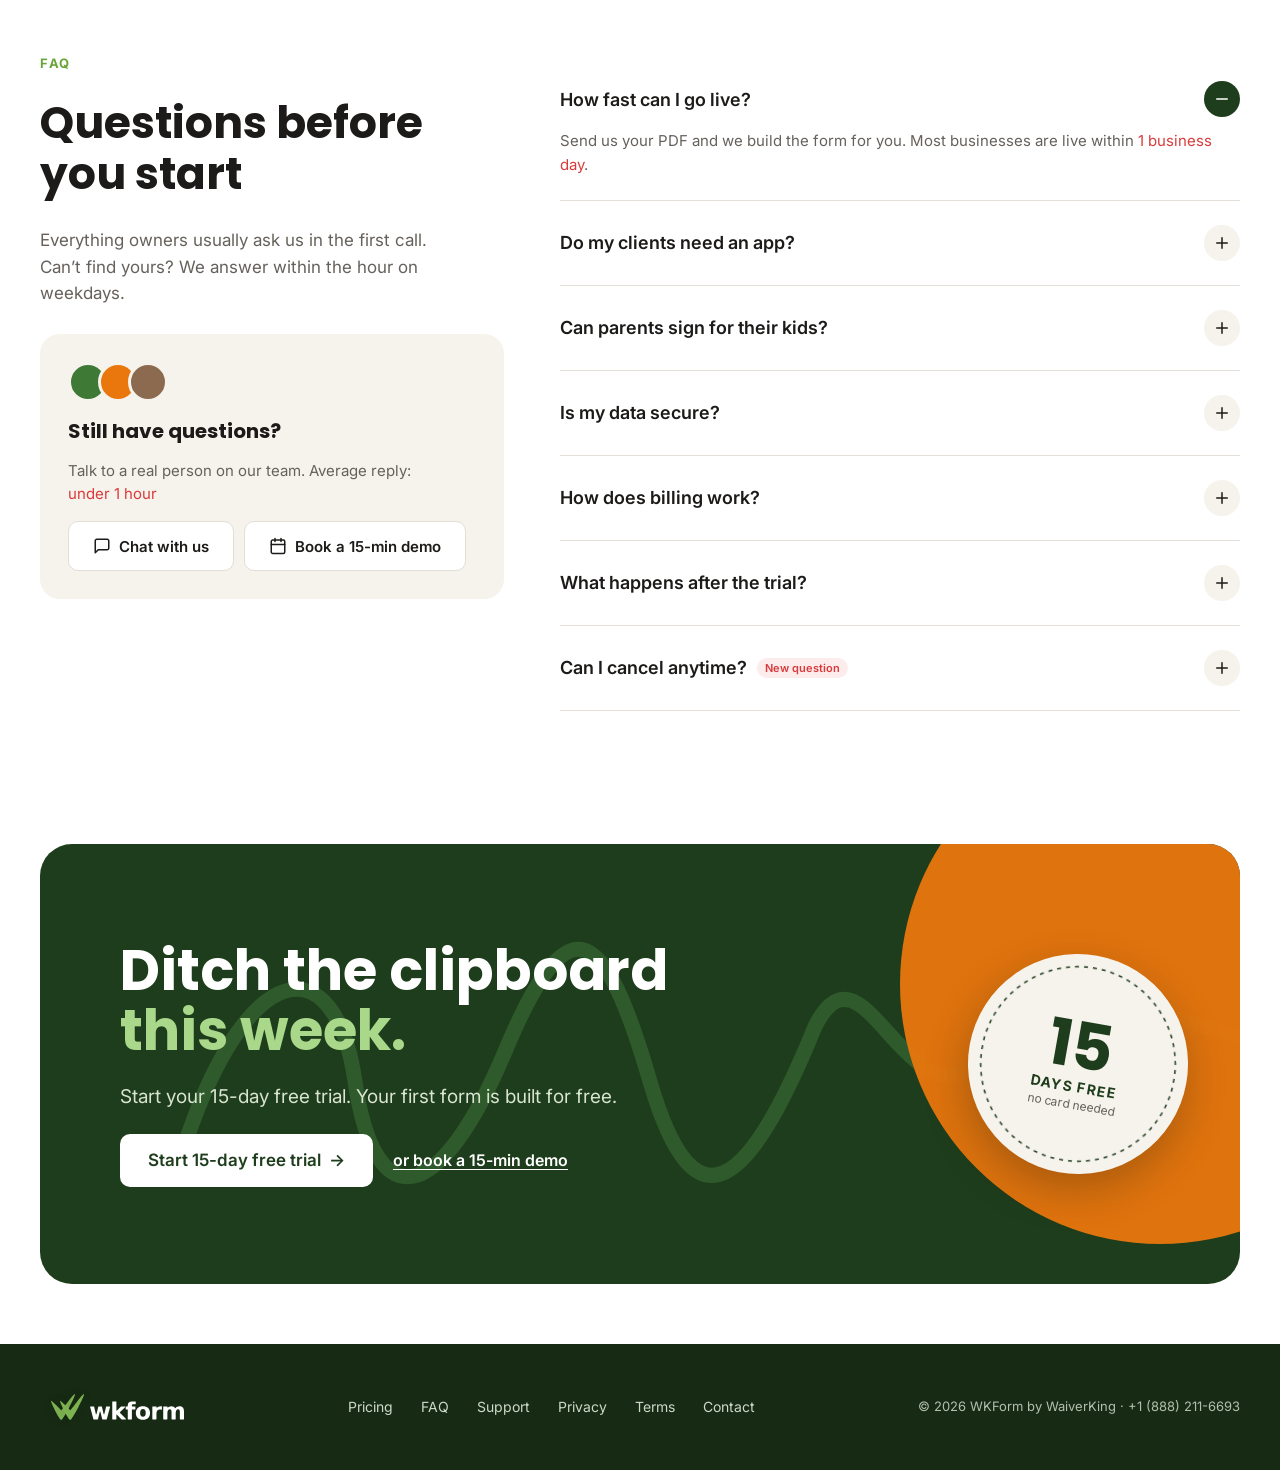
==== commit 9a2eaeab: "Animate Features illustrations and final CTA on scroll Features: kiosk tablet rises in and its butto" ====
--- a/index.html
+++ b/index.html
@@ -369,6 +369,46 @@
 .badge-txt b { font: 700 64px/1 var(--font-head); }
 .badge-txt span { font: 700 14px/1.3 var(--font-body); letter-spacing: 0.1em; }
 .badge-txt small { font-size: 12px; color: var(--body); }
+
+
+/* ---------- Motion (Features illustrations + final CTA) ----------
+   Plays once when a card scrolls into view. Explanatory, so a little longer than UI motion. */
+:root { --ease-out: cubic-bezier(0.23, 1, 0.32, 1); --ease-in-out: cubic-bezier(0.77, 0, 0.175, 1); --ease-spring: cubic-bezier(0.34, 1.4, 0.64, 1); }
+.swap { display: inline-grid; transition: background-color 300ms ease 1500ms, color 300ms ease 1500ms; }
+.swap > span { grid-area: 1 / 1; text-align: center; transition: opacity 260ms ease 1500ms, filter 260ms ease 1500ms; }
+.swap .to { opacity: 0; }
+@media (prefers-reduced-motion: no-preference) {
+  .js-anim [data-anim] .a-up { opacity: 0; transform: translateY(10px); transition: opacity 450ms ease, transform 600ms var(--ease-out); transition-delay: calc(var(--i, 0) * 70ms + 200ms); }
+  .js-anim [data-anim].is-in .a-up { opacity: 1; transform: none; }
+
+  /* kiosk: tablet rises into the frame, then the primary button gets one tap */
+  .js-anim .kiosk { transform: translateY(48px); transition: transform 900ms var(--ease-out) 100ms; }
+  .js-anim .is-in .kiosk { transform: none; }
+  .js-anim .is-in .kb .p { animation: tap 520ms var(--ease-out) 1150ms; }
+  @keyframes tap { 30% { transform: scale(0.94); } 100% { transform: scale(1); } }
+
+  /* track who signed: Ava's pill flips from Pending to Signed */
+  .js-anim .is-in .swap { background: var(--green-50); color: var(--green-dark); }
+  .js-anim .is-in .swap .from { opacity: 0; filter: blur(2px); }
+  .js-anim .is-in .swap .to { opacity: 1; filter: none; }
+  .js-anim .swap .to { filter: blur(2px); }
+
+  /* required fields: empty field turns red with a small shake */
+  .js-anim [data-anim] .field-err { border-color: var(--line); transition: border-color 200ms ease 650ms; }
+  .js-anim [data-anim].is-in .field-err { border-color: var(--flag); animation: shake 420ms ease-in-out 650ms; }
+  @keyframes shake { 20% { transform: translateX(-4px); } 40% { transform: translateX(4px); } 60% { transform: translateX(-2px); } 80% { transform: translateX(2px); } }
+
+  /* final CTA: signature draws, orange circle swells in, badge settles with a little spring */
+  .js-anim .cta-stroke path { stroke-dasharray: 1; stroke-dashoffset: 1; transition: stroke-dashoffset 1800ms var(--ease-in-out) 250ms; }
+  .js-anim .is-in .cta-stroke path { stroke-dashoffset: 0; }
+  .js-anim .cta-blob { scale: 0.86; opacity: 0; transition: scale 1100ms var(--ease-out), opacity 500ms ease; }
+  .js-anim .is-in .cta-blob { scale: 1; opacity: 1; animation: breathe 7s ease-in-out 1.4s infinite alternate; }
+  @keyframes breathe { from { scale: 1; } to { scale: 1.035; } }
+  .js-anim .badge { scale: 0.82; rotate: -16deg; opacity: 0; transition: scale 700ms var(--ease-spring) 550ms, rotate 900ms var(--ease-out) 550ms, opacity 250ms ease 550ms; }
+  .js-anim .is-in .badge { scale: 1; rotate: 0deg; opacity: 1; }
+  .badge img { animation: spin 48s linear infinite; }
+  @keyframes spin { to { rotate: 360deg; } }
+}
 
 /* ---------- Footer ---------- */
 .foot { background: var(--green-deep); }
@@ -578,7 +618,7 @@
     </div>
     <div class="bento">
       <div class="bento-row r1">
-        <article class="fcard big">
+        <article data-anim class="fcard big">
           <div class="kiosk-bg">
             <div class="kiosk-fit scale-box" data-w="424" data-h="202">
               <div class="scale-inner">
@@ -596,49 +636,49 @@
           <div class="fhead"><span class="ftile"><img src="assets/icon-kiosk.svg" alt=""></span><h3>Front-desk kiosk</h3></div>
           <p>Turn any iPad or Android tablet into a sign-in station. Walk-ins sign in under a minute.</p>
         </article>
-        <article class="fcard">
+        <article data-anim class="fcard">
           <div class="mini who" aria-hidden="true">
-            <div><img src="assets/av1.svg" alt=""><span>Jamie Rivera</span><span class="status">Signed</span></div>
-            <div><img src="assets/av2.svg" alt=""><span>Noah Kim</span><span class="status">Signed</span></div>
-            <div><img src="assets/av3.svg" alt=""><span>Ava Patel</span><span class="status pend">Pending</span></div>
-            <div><img src="assets/av4.svg" alt=""><span>Liam Ortiz</span><span class="status pend">Pending</span></div>
+            <div class="a-up" style="--i:0"><img src="assets/av1.svg" alt=""><span>Jamie Rivera</span><span class="status">Signed</span></div>
+            <div class="a-up" style="--i:1"><img src="assets/av2.svg" alt=""><span>Noah Kim</span><span class="status">Signed</span></div>
+            <div class="a-up" style="--i:2"><img src="assets/av3.svg" alt=""><span>Ava Patel</span><span class="status pend swap"><span class="from">Pending</span><span class="to">Signed</span></span></div>
+            <div class="a-up" style="--i:3"><img src="assets/av4.svg" alt=""><span>Liam Ortiz</span><span class="status pend">Pending</span></div>
           </div>
           <div class="fhead"><span class="ftile"><img src="assets/icon-search.svg" alt=""></span><h3>Track who signed</h3></div>
           <p>See who has signed for today’s class and who still needs to.</p>
         </article>
       </div>
       <div class="bento-row r2">
-        <article class="fcard">
+        <article data-anim class="fcard">
           <div class="mini bordered" aria-hidden="true">
             <b style="font-weight:600">Jamie Rivera · parent</b>
-            <span class="kid"><i>+</i> Noah, 8</span>
-            <span class="kid"><i>+</i> Mia, 11</span>
+            <span class="kid a-up" style="--i:1"><i>+</i> Noah, 8</span>
+            <span class="kid a-up" style="--i:2"><i>+</i> Mia, 11</span>
           </div>
           <div class="fhead"><span class="ftile"><img src="assets/icon-family.svg" alt=""></span><h3>Family &amp; minors</h3></div>
           <p>Parents add their kids to one waiver.</p>
         </article>
-        <article class="fcard">
+        <article data-anim class="fcard">
           <div class="mini" style="gap:6px" aria-hidden="true">
             <span style="font-weight:500">Date of birth *</span>
             <span class="field-err">MM / DD / YYYY</span>
-            <span class="err">Please fill in this field to continue</span>
+            <span class="err a-up" style="--i:9">Please fill in this field to continue</span>
           </div>
           <div class="fhead"><span class="ftile"><img src="assets/icon-req.svg" alt=""></span><h3>Required fields</h3></div>
           <p>Never get an incomplete form again.</p>
         </article>
-        <article class="fcard">
+        <article data-anim class="fcard">
           <div class="mini" style="gap:6px" aria-hidden="true">
-            <div class="mail-card"><b style="font-weight:600">Your signed waiver</b><small>Sunrise Yoga · PDF attached</small></div>
+            <div class="mail-card a-up" style="--i:0"><b style="font-weight:600">Your signed waiver</b><small>Sunrise Yoga · PDF attached</small></div>
             <small>Email copies can be switched off for HIPAA.</small>
           </div>
           <div class="fhead"><span class="ftile"><img src="assets/icon-mail.svg" alt=""></span><h3>Instant email copies</h3></div>
           <p>Clients get a copy the moment they sign.</p>
         </article>
       </div>
-      <article class="multi">
+      <article data-anim class="multi">
         <span class="ftile"><img src="assets/icon-pin.svg" alt=""></span>
         <div class="multi-copy"><h3>Multi-location</h3><p>One account for every venue, with flexible billing.</p></div>
-        <div class="venues" aria-hidden="true"><span class="venue">Downtown</span><span class="venue">Westside</span><span class="venue">Lakeview</span><span class="venue add">+ add venue</span></div>
+        <div class="venues" aria-hidden="true"><span class="venue a-up" style="--i:0">Downtown</span><span class="venue a-up" style="--i:1">Westside</span><span class="venue a-up" style="--i:2">Lakeview</span><span class="venue add a-up" style="--i:3">+ add venue</span></div>
       </article>
     </div>
   </div>
@@ -731,8 +771,8 @@
 <!-- Final CTA -->
 <section class="cta band">
   <div class="wrap">
-    <div class="cta-card">
-      <img class="cta-stroke" src="assets/cta-stroke.svg" alt="">
+    <div class="cta-card" data-anim>
+      <svg class="cta-stroke" viewBox="0 0 1100 330" fill="none" preserveAspectRatio="none" aria-hidden="true"><path pathLength="1" d="M25 240C87.5 52.5 175 40 195 177.5C215 315 280 302.5 345 147.5C410 -7.5 445 22.5 490 177.5C535 332.5 590 282.5 655 122.5C700 32.5 740 197.5 805 167.5C870 137.5 930 77.5 1075 132.5" stroke-width="15" stroke-linecap="round" stroke-linejoin="round" stroke="#2F5A2B"/></svg>
       <img class="cta-blob" src="assets/cta-blob.svg" alt="">
       <div class="cta-copy">
         <h2>Ditch the clipboard <span>this week.</span></h2>
@@ -763,6 +803,13 @@
 
 <script>
 (function () {
+  // Play section illustrations once they scroll into view
+  if ('IntersectionObserver' in window) {
+    document.documentElement.classList.add('js-anim');
+    const io = new IntersectionObserver(es => es.forEach(e => { if (e.isIntersecting) { e.target.classList.add('is-in'); io.unobserve(e.target); } }), { threshold: 0.35 });
+    document.querySelectorAll('[data-anim]').forEach(el => io.observe(el));
+  }
+
   // Scale fixed-size product mockups to their column width
   const boxes = document.querySelectorAll('.scale-box');
   function fit() {
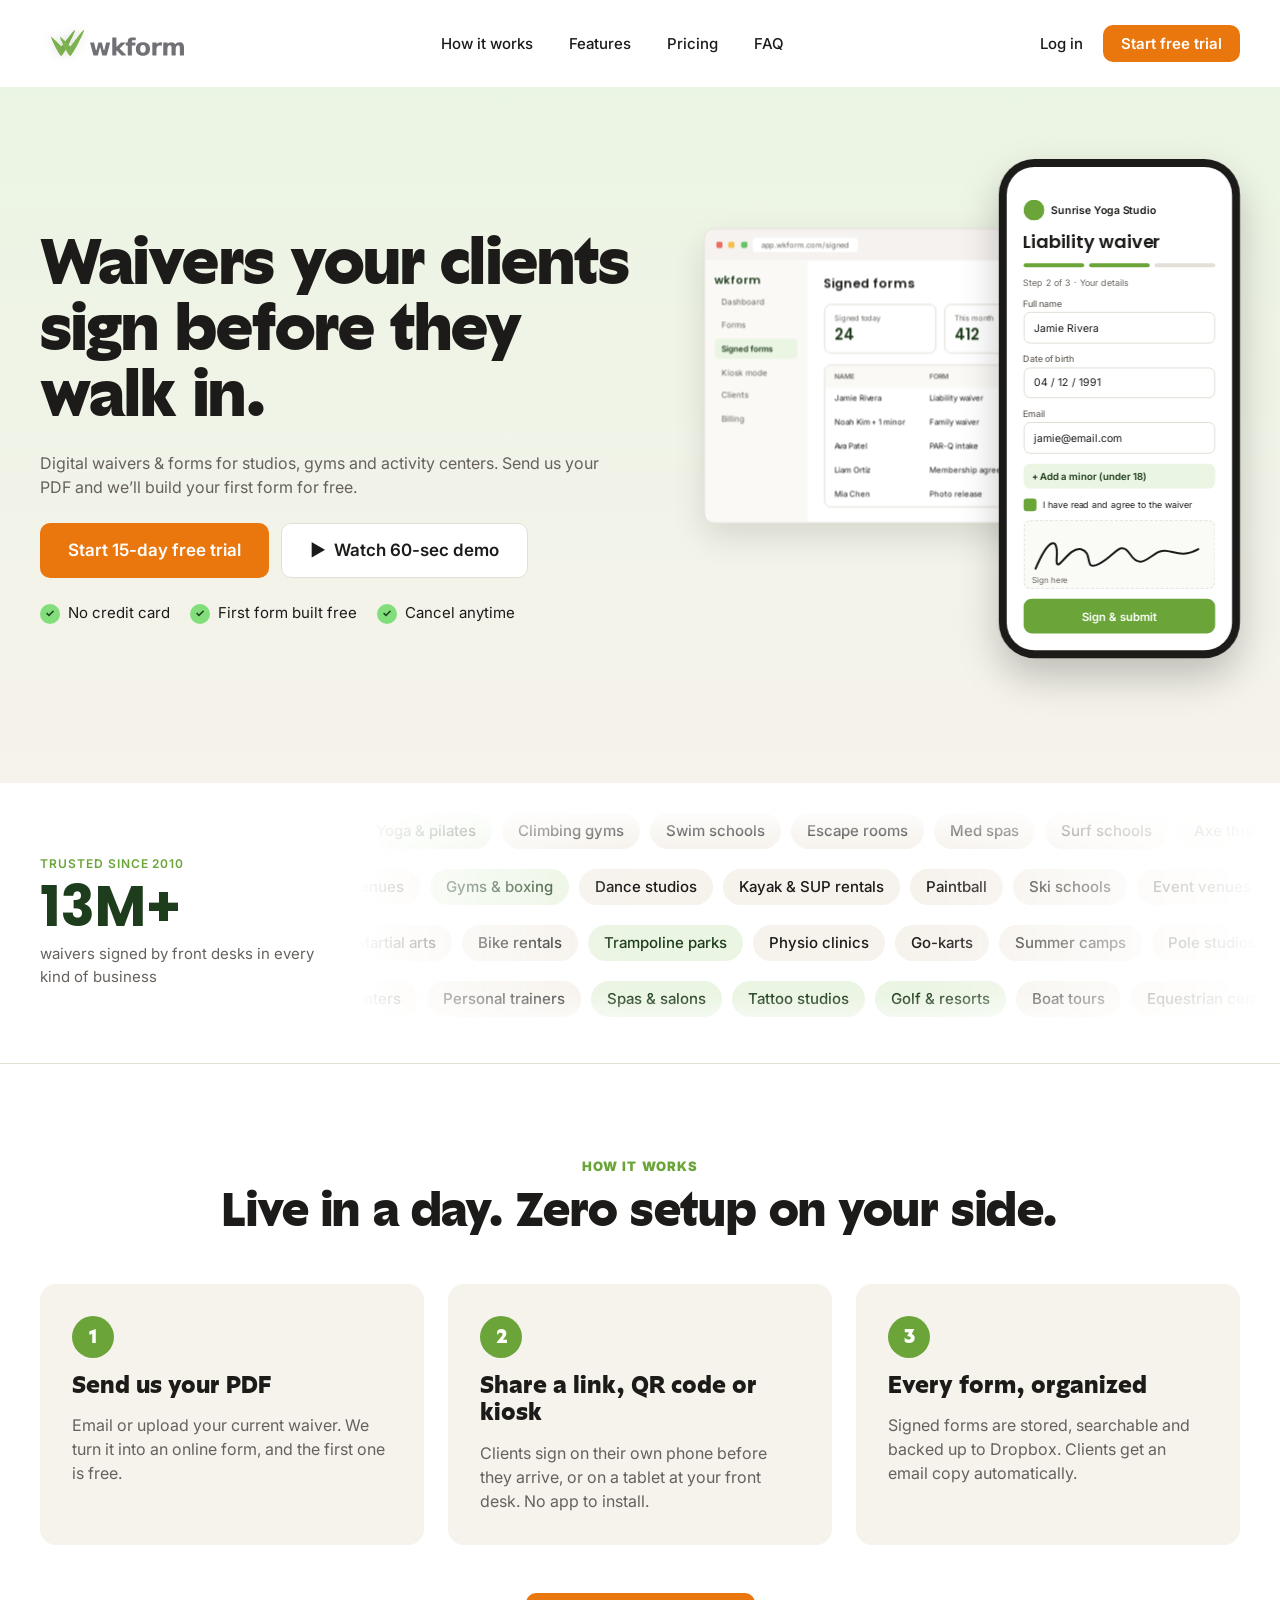
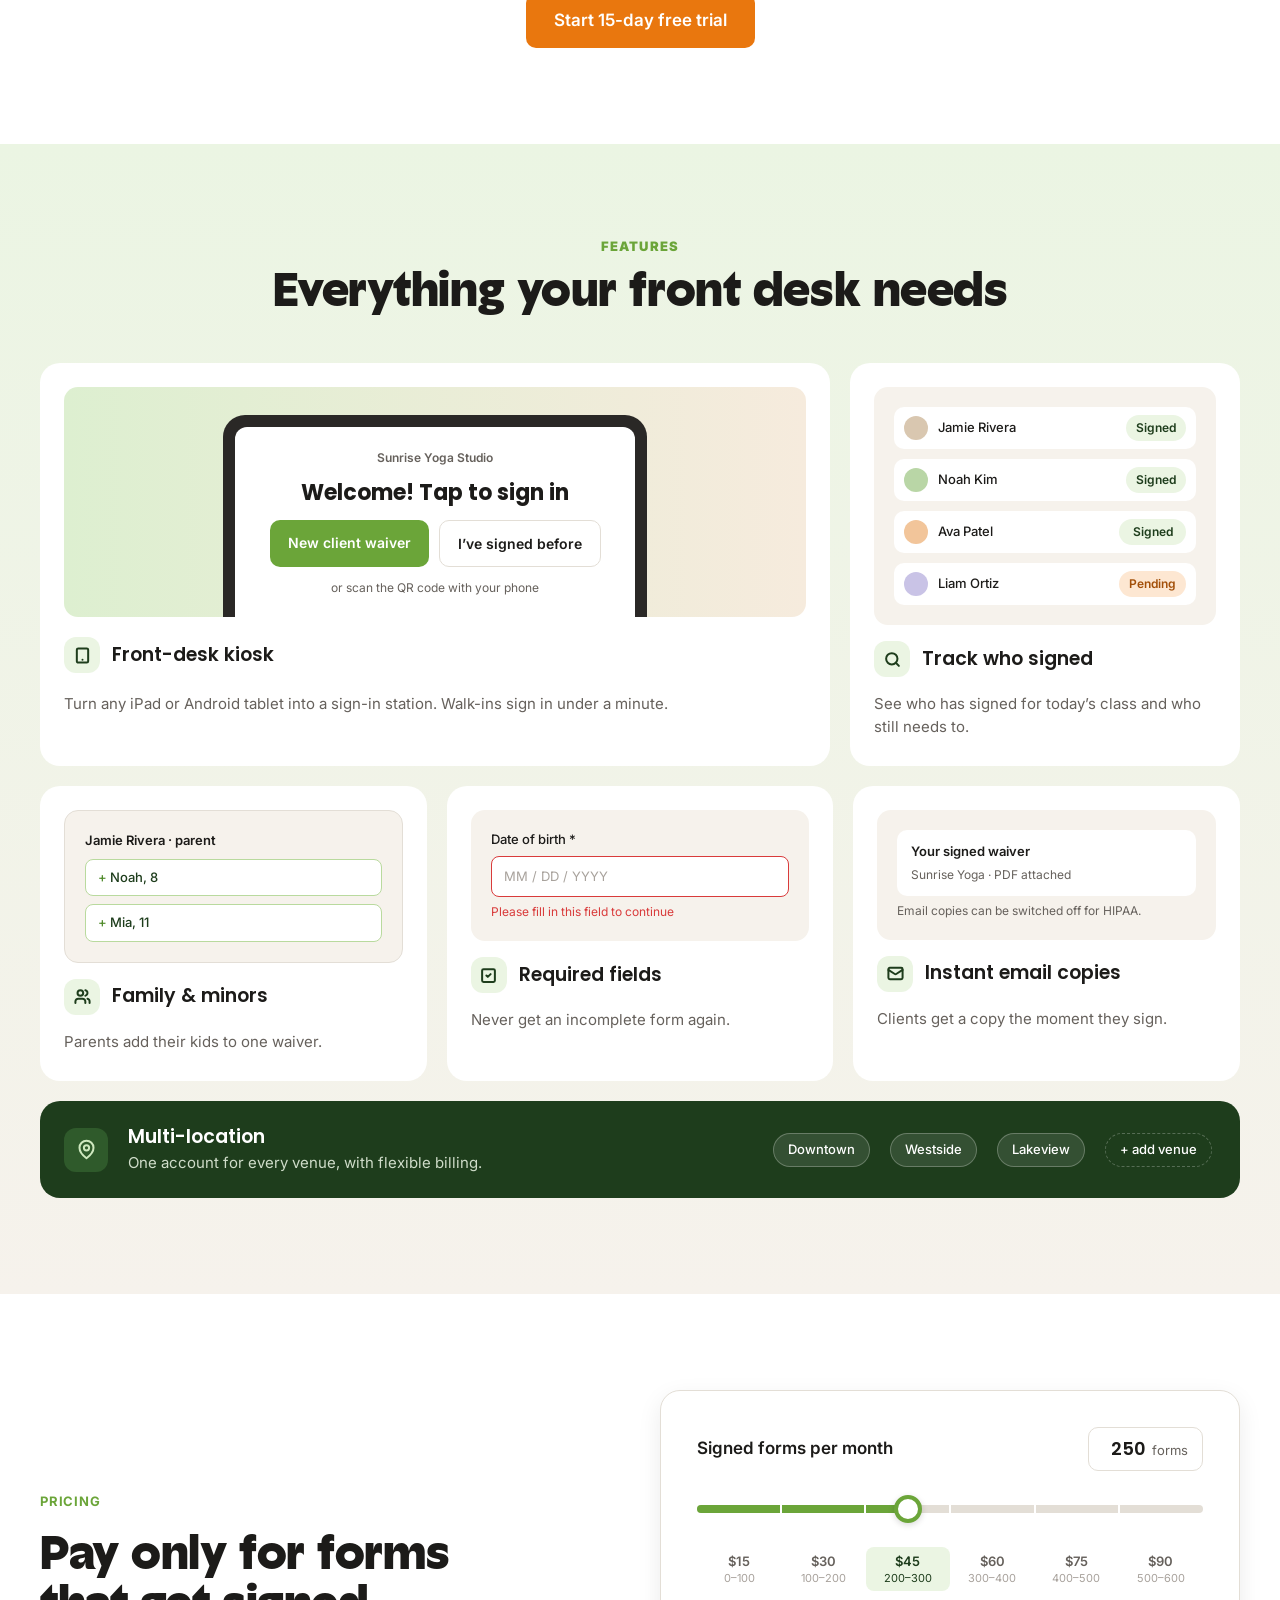
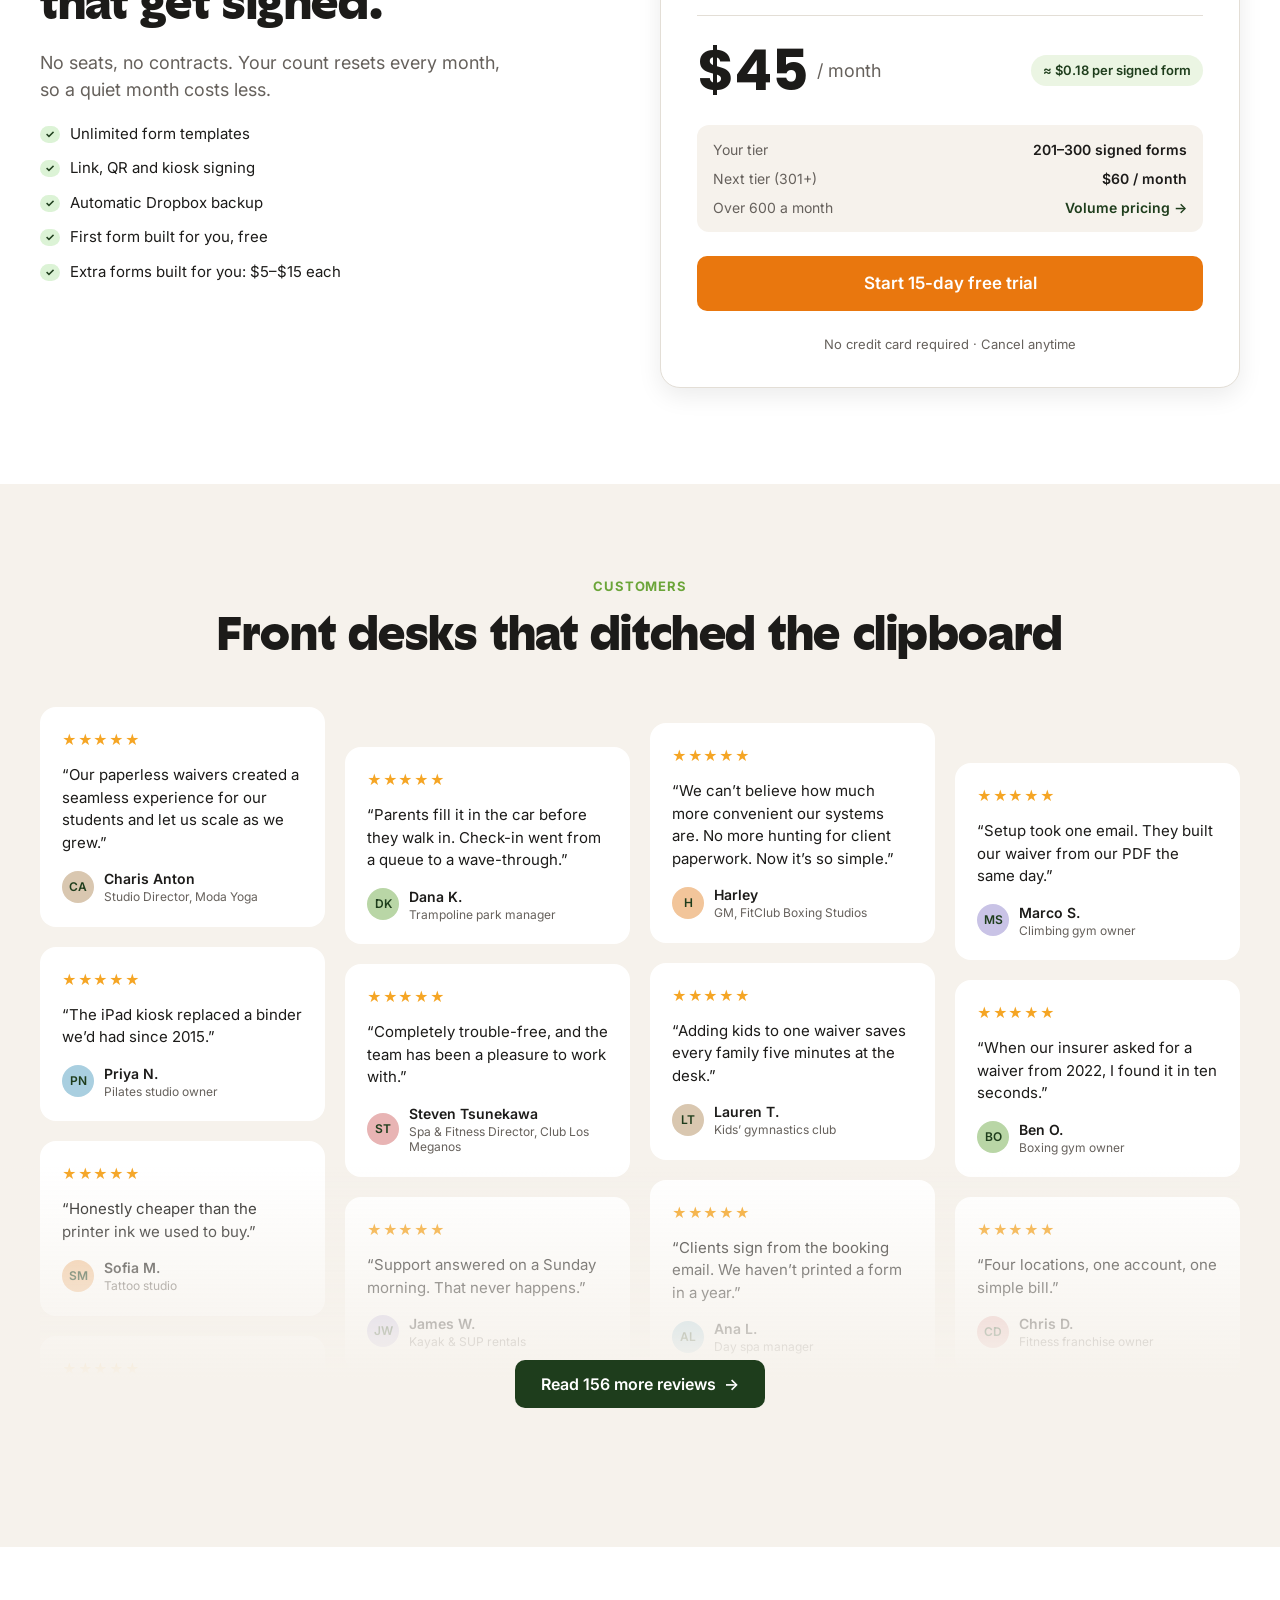
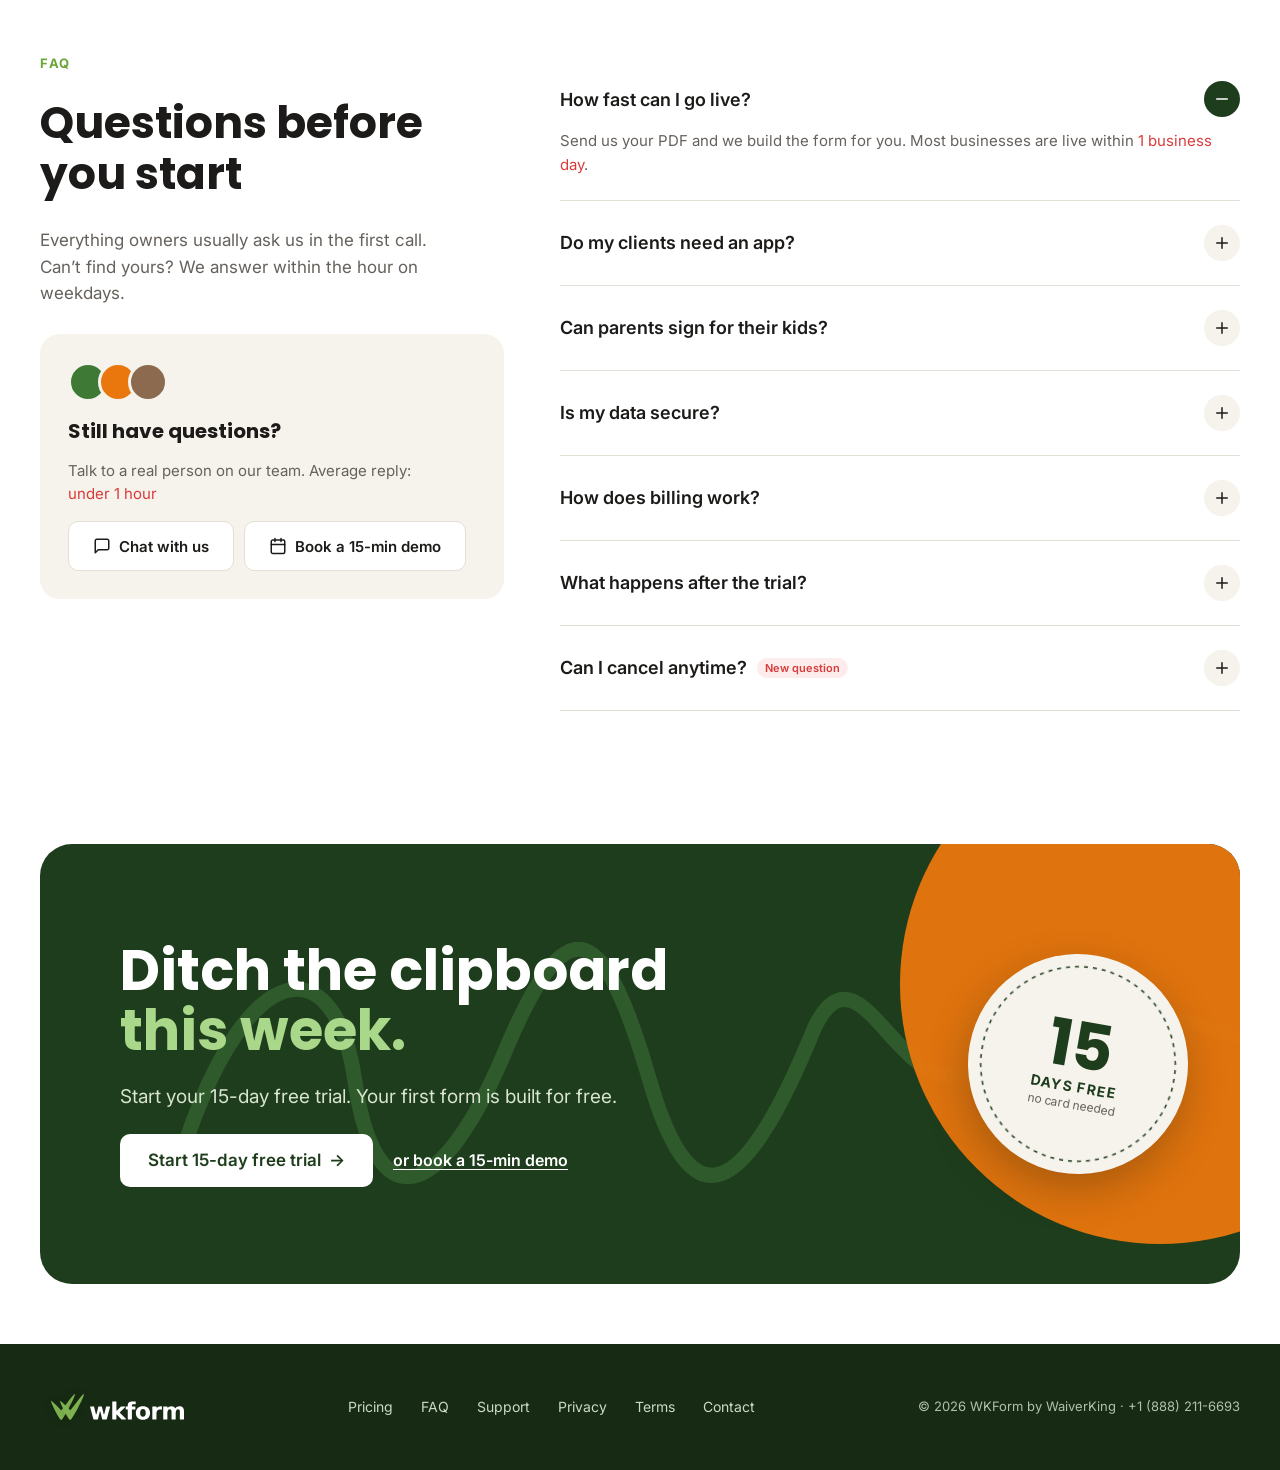
==== commit 54587d57: "Add hero page-load animation Headline, subtext, buttons and ticks rise in with a short stagger and b" ====
--- a/index.html
+++ b/index.html
@@ -408,6 +408,19 @@
   .js-anim .is-in .badge { scale: 1; rotate: 0deg; opacity: 1; }
   .badge img { animation: spin 48s linear infinite; }
   @keyframes spin { to { rotate: 360deg; } }
+}
+
+
+/* Hero load: copy rises in line by line, then the product shot; the phone signature writes itself */
+.ph-sign svg { position: absolute; left: 10.66px; top: 21px; width: 166px; height: 27.8px; overflow: visible; }
+@media (prefers-reduced-motion: no-preference) {
+  .hero-copy > * { animation: rise-in 800ms var(--ease-out) both; animation-delay: calc(var(--i) * 80ms + 80ms); }
+  .hero .dash { animation: rise-in 1000ms var(--ease-out) 420ms both; --rise: 24px; }
+  .hero .phone { animation: rise-in 1000ms var(--ease-out) 560ms both; --rise: 40px; }
+  .ph-sign path { stroke-dasharray: 1; stroke-dashoffset: 1; animation: draw 1100ms var(--ease-in-out) 1350ms forwards; }
+  .ph-submit { animation: tap 520ms var(--ease-out) 2550ms; }
+  @keyframes rise-in { from { opacity: 0; transform: translateY(var(--rise, 14px)); filter: blur(4px); } }
+  @keyframes draw { to { stroke-dashoffset: 0; } }
 }
 
 /* ---------- Footer ---------- */
@@ -514,13 +527,13 @@
 <section class="hero band">
   <div class="wrap">
     <div class="hero-copy">
-      <h1 class="display">Waivers your clients sign before they walk in.</h1>
-      <p class="hero-sub">Digital waivers &amp; forms for studios, gyms and activity centers. Send us your PDF and we’ll build your first form for free.</p>
-      <div class="hero-ctas">
+      <h1 class="display" style="--i:0">Waivers your clients sign before they walk in.</h1>
+      <p class="hero-sub" style="--i:1">Digital waivers &amp; forms for studios, gyms and activity centers. Send us your PDF and we’ll build your first form for free.</p>
+      <div class="hero-ctas" style="--i:2">
         <a class="btn btn-primary" href="https://wkform.com/signup">Start 15-day free trial</a>
         <a class="btn btn-ghost" href="#how">▶&nbsp; Watch 60-sec demo</a>
       </div>
-      <ul class="ticks">
+      <ul class="ticks" style="--i:3">
         <li><span class="check" aria-hidden="true">✓</span>No credit card</li>
         <li><span class="check" aria-hidden="true">✓</span>First form built free</li>
         <li><span class="check" aria-hidden="true">✓</span>Cancel anytime</li>
@@ -565,7 +578,7 @@
                 <div class="ph-field"><span class="ph-label">Email</span><span class="ph-input">jamie@email.com</span></div>
                 <div class="ph-minor">+ Add a minor (under 18)</div>
                 <div class="ph-agree"><i></i>I have read and agree to the waiver</div>
-                <div class="ph-sign"><img src="assets/signature.svg" alt=""><span>Sign here</span></div>
+                <div class="ph-sign"><svg viewBox="0 0 166.05 27.7794" fill="none" preserveAspectRatio="none"><path pathLength="1" d="M1.02527 26.7541C14.1453 -4.40586 23.9853 -6.04586 22.3453 15.2741C20.7053 36.5941 33.8253 3.79414 46.9453 7.07414C60.0653 10.3541 48.5853 30.0341 64.9853 21.8341C81.3853 13.6341 86.3053 -2.76586 96.1453 11.9941C105.985 26.7541 112.545 16.9141 124.025 10.3541C135.505 3.79414 145.345 18.5541 165.025 7.07414" stroke-width="2.05" stroke-linecap="round" stroke="#1C1B19"/></svg><span>Sign here</span></div>
                 <div class="ph-submit">Sign &amp; submit</div>
               </div>
             </div>
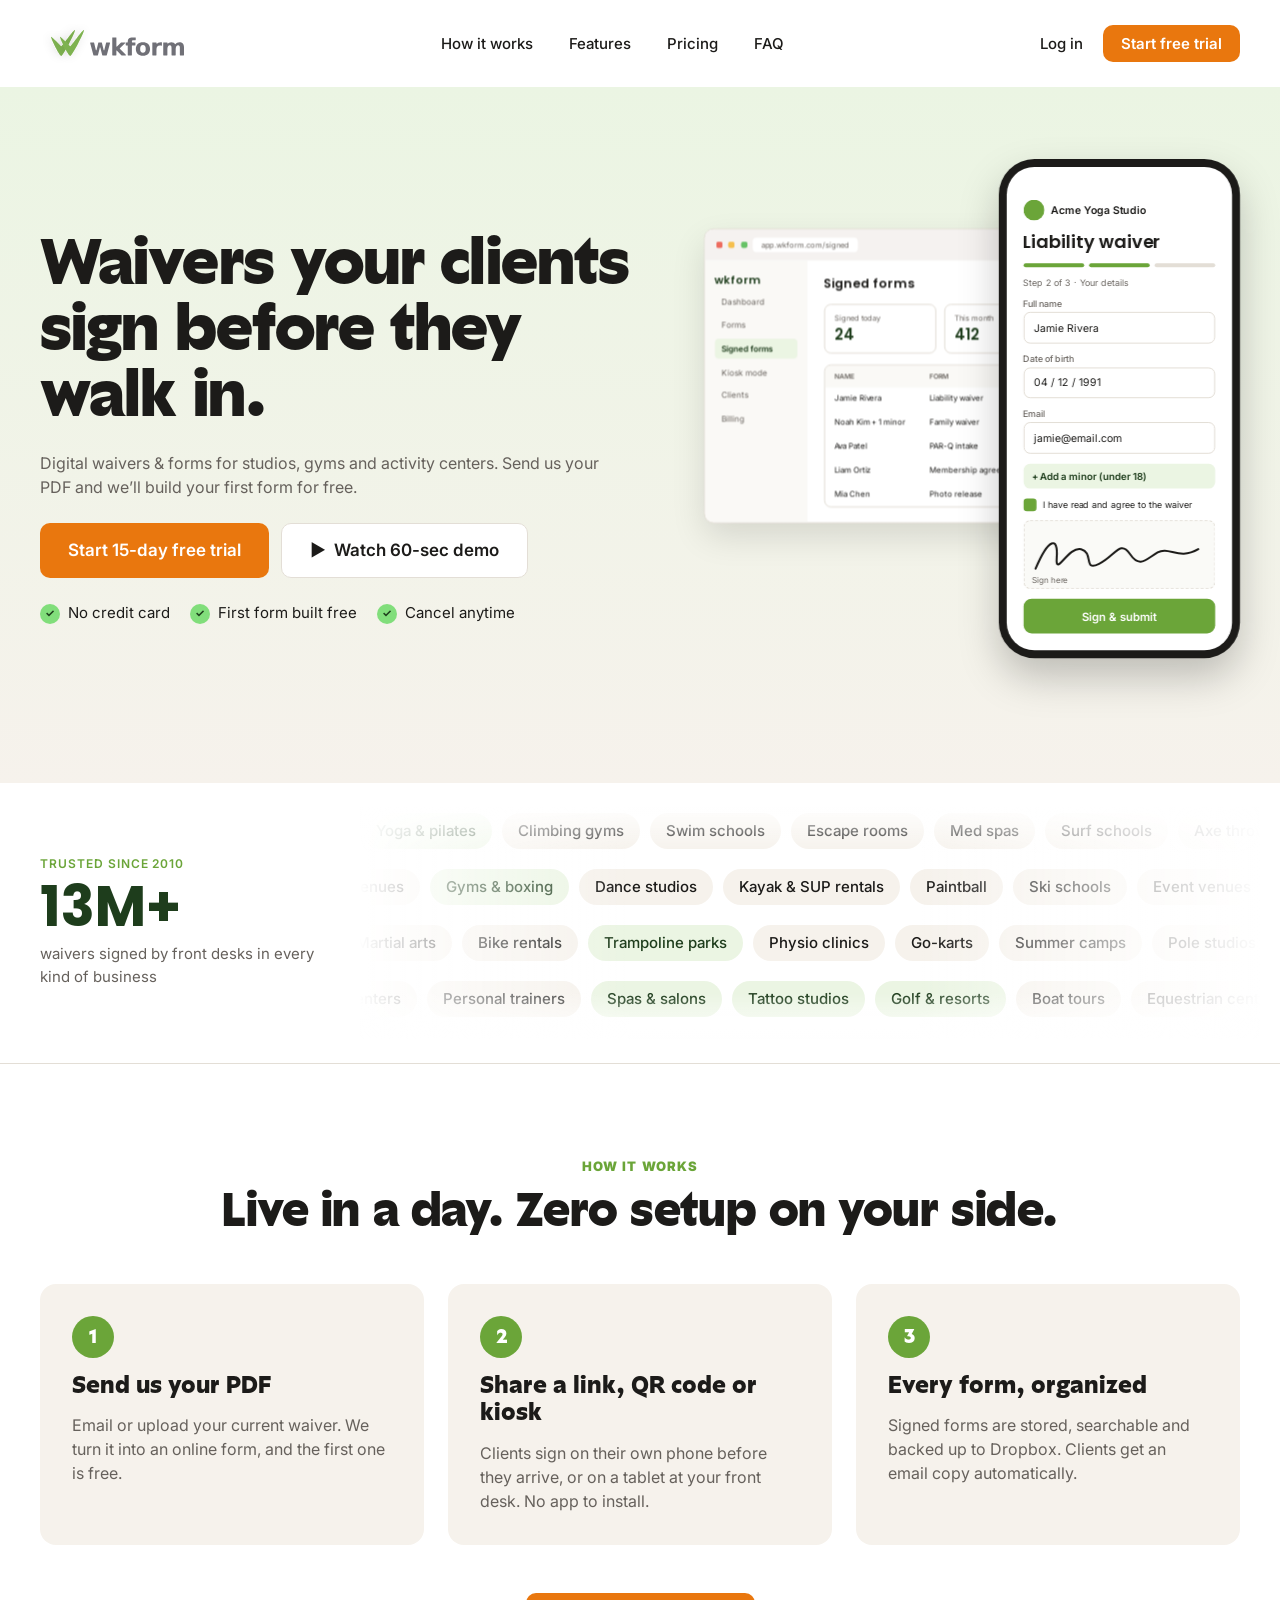
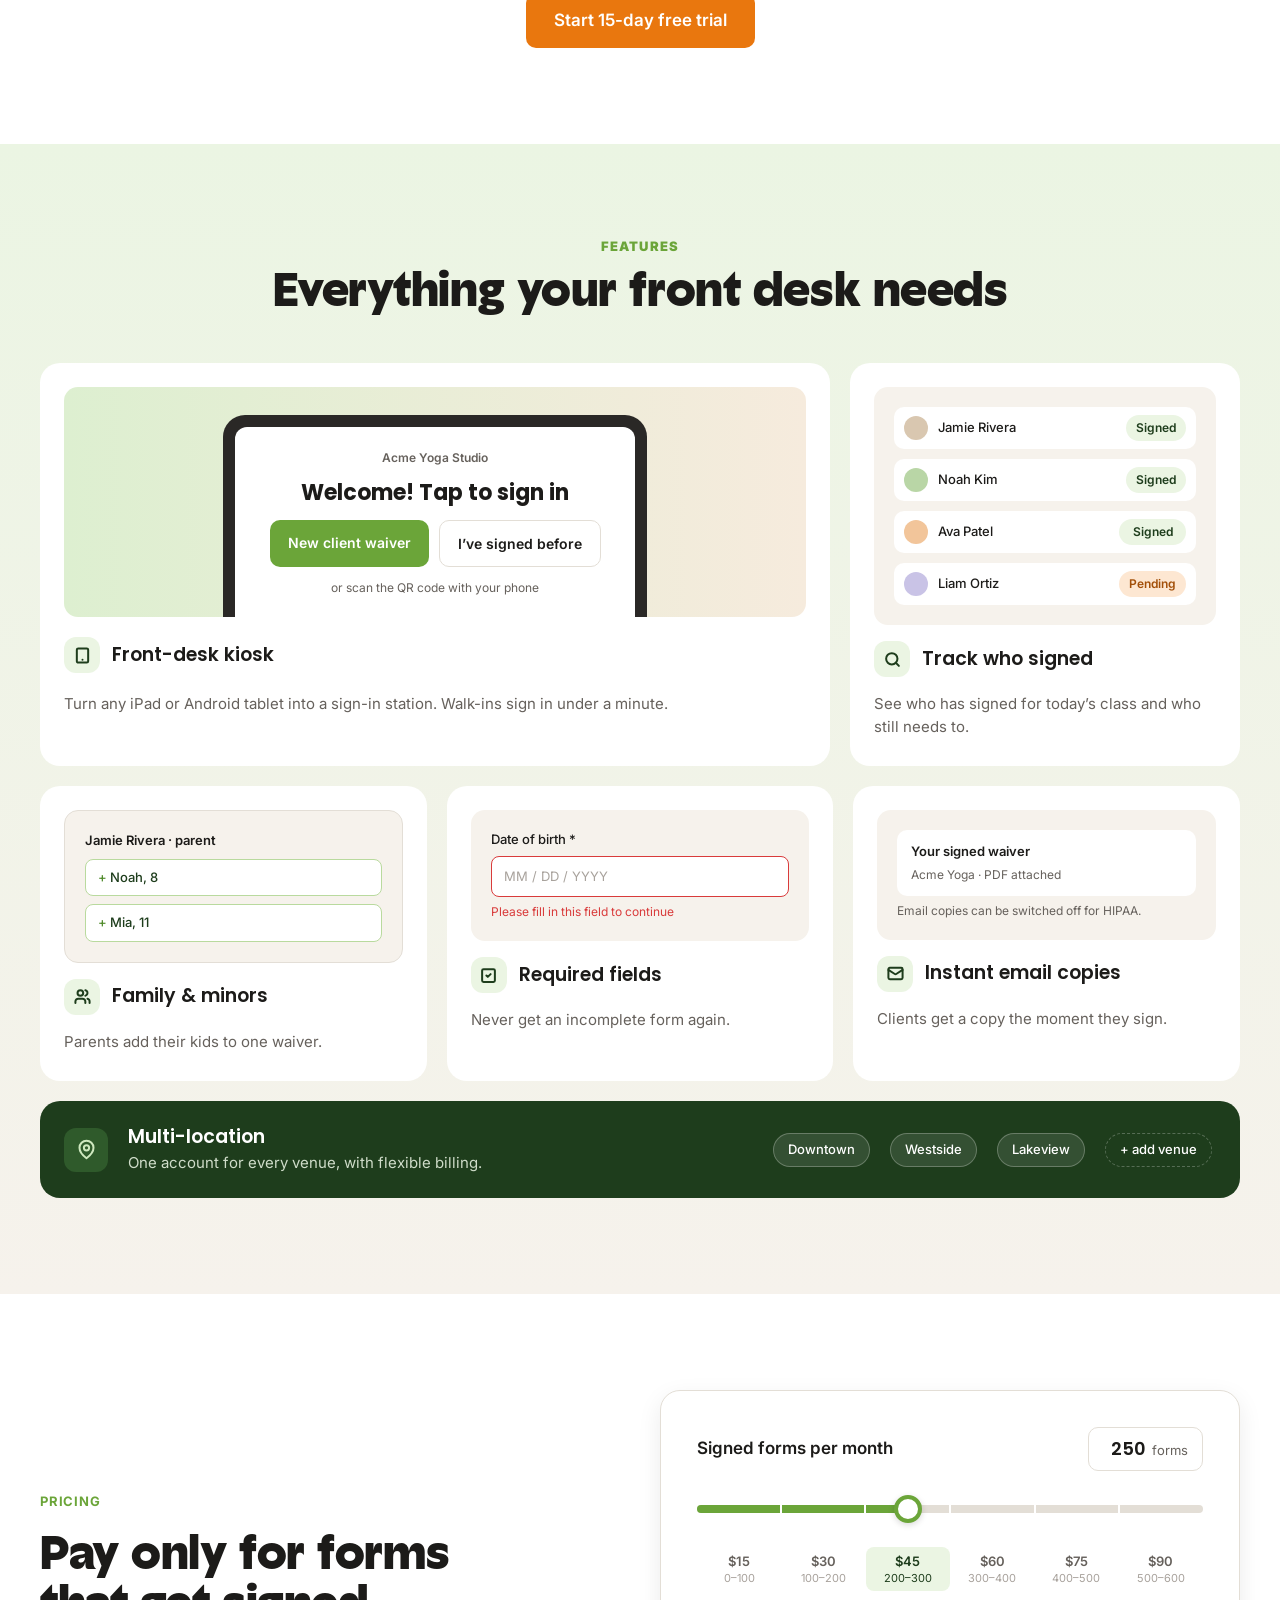
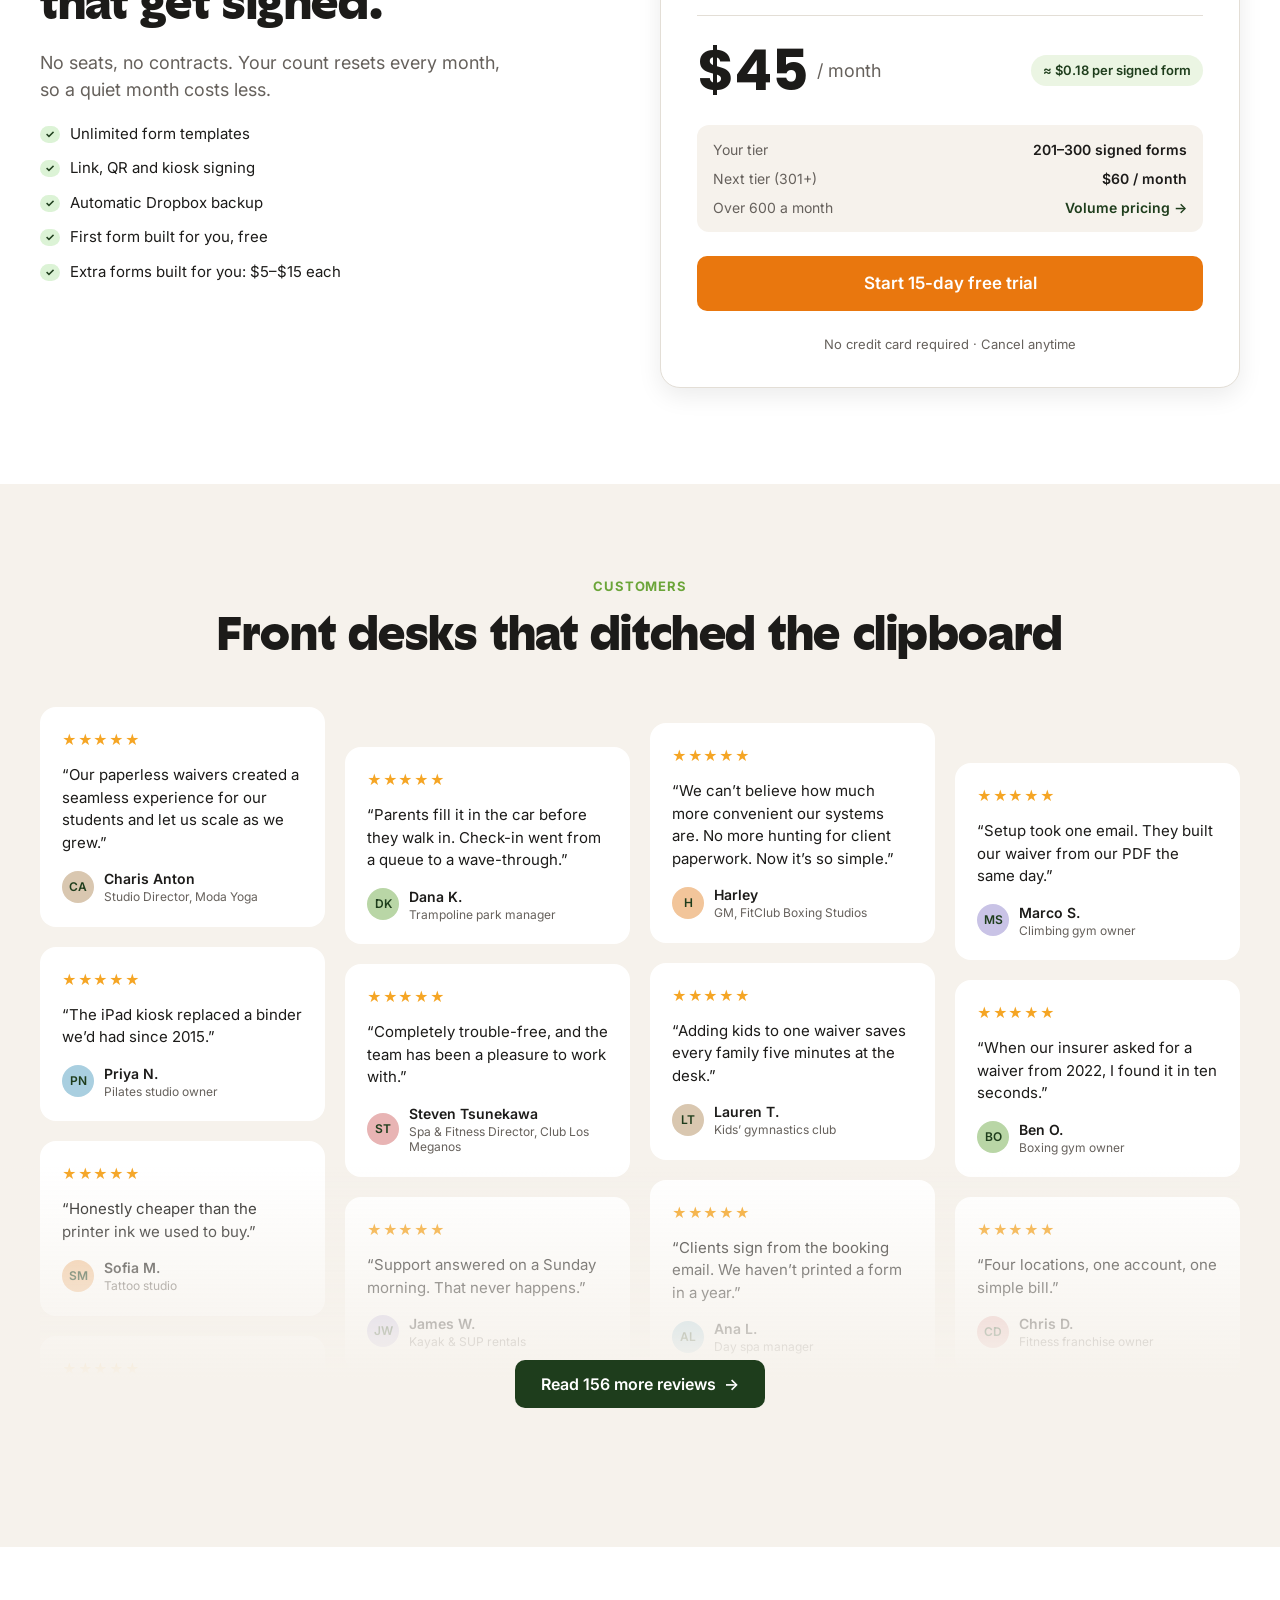
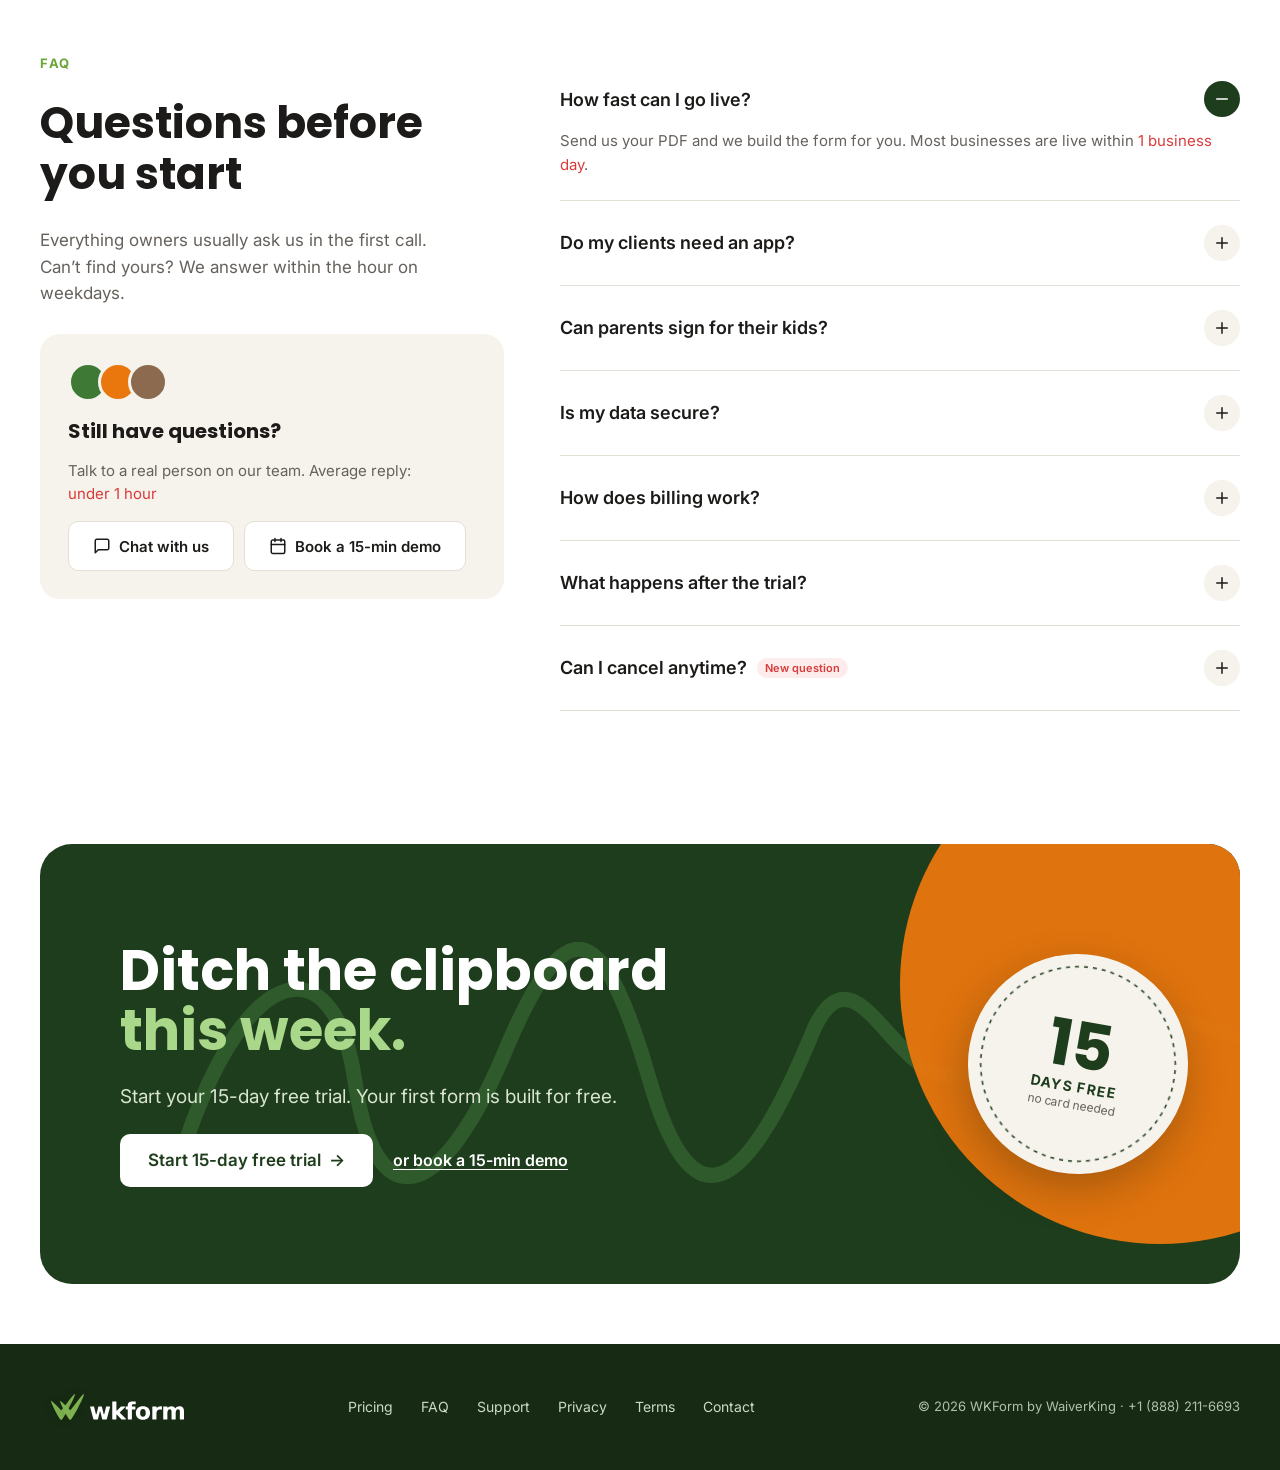
==== commit 5ad65fe7: "Replace real studio name Sunrise Yoga with generic Acme Yoga across site and illustrations Co-Author" ====
--- a/index.html
+++ b/index.html
@@ -380,6 +380,8 @@
 @media (prefers-reduced-motion: no-preference) {
   .js-anim [data-anim] .a-up { opacity: 0; transform: translateY(10px); transition: opacity 450ms ease, transform 600ms var(--ease-out); transition-delay: calc(var(--i, 0) * 70ms + 200ms); }
   .js-anim [data-anim].is-in .a-up { opacity: 1; transform: none; }
+  .js-anim .reviews .a-up { transform: translateY(16px); filter: blur(4px); transition: opacity 500ms ease, transform 800ms var(--ease-out), filter 500ms ease; transition-delay: calc(var(--i, 0) * 70ms + 100ms); }
+  .js-anim .reviews .is-in .a-up { transform: none; filter: none; }
 
   /* kiosk: tablet rises into the frame, then the primary button gets one tap */
   .js-anim .kiosk { transform: translateY(48px); transition: transform 900ms var(--ease-out) 100ms; }
@@ -569,7 +571,7 @@
             </div>
             <div class="phone">
               <div class="phone-screen">
-                <div class="ph-studio"><img src="assets/phone-avatar.svg" alt="">Sunrise Yoga Studio</div>
+                <div class="ph-studio"><img src="assets/phone-avatar.svg" alt="">Acme Yoga Studio</div>
                 <div class="ph-title">Liability waiver</div>
                 <div class="ph-progress"><i></i><i></i><i></i></div>
                 <div class="ph-step">Step 2 of 3 · Your details</div>
@@ -637,7 +639,7 @@
               <div class="scale-inner">
                 <div class="kiosk" aria-hidden="true">
                   <div class="kiosk-screen">
-                    <small>Sunrise Yoga Studio</small>
+                    <small>Acme Yoga Studio</small>
                     <b>Welcome! Tap to sign in</b>
                     <div class="kb"><span class="p">New client waiver</span><span class="s">I’ve signed before</span></div>
                     <em>or scan the QR code with your phone</em>
@@ -681,7 +683,7 @@
         </article>
         <article data-anim class="fcard">
           <div class="mini" style="gap:6px" aria-hidden="true">
-            <div class="mail-card a-up" style="--i:0"><b style="font-weight:600">Your signed waiver</b><small>Sunrise Yoga · PDF attached</small></div>
+            <div class="mail-card a-up" style="--i:0"><b style="font-weight:600">Your signed waiver</b><small>Acme Yoga · PDF attached</small></div>
             <small>Email copies can be switched off for HIPAA.</small>
           </div>
           <div class="fhead"><span class="ftile"><img src="assets/icon-mail.svg" alt=""></span><h3>Instant email copies</h3></div>
@@ -747,14 +749,14 @@
 
 <!-- Testimonials -->
 <section class="reviews band" id="reviews">
-  <div class="wrap">
+  <div class="wrap" data-anim data-anim-t="0.2">
     <div class="sec-head" style="gap:16px">
-      <span class="eyebrow">Customers</span>
-      <h2 class="display h2">Front desks that ditched the clipboard</h2>
+      <span class="eyebrow a-up" style="--i:0">Customers</span>
+      <h2 class="display h2 a-up" style="--i:1">Front desks that ditched the clipboard</h2>
     </div>
     <div class="wall" id="wall">
       <div class="cols" id="cols"></div>
-      <div class="wall-fade"><button class="btn btn-dark" id="moreBtn" type="button" aria-controls="wall" aria-expanded="false">Read 156 more reviews&nbsp; →</button></div>
+      <div class="wall-fade"><button style="--i:8" class="a-up btn btn-dark" id="moreBtn" type="button" aria-controls="wall" aria-expanded="false">Read 156 more reviews&nbsp; →</button></div>
     </div>
     <button class="btn btn-outline less" id="lessBtn" type="button">Show fewer reviews</button>
   </div>
@@ -820,7 +822,8 @@
   if ('IntersectionObserver' in window) {
     document.documentElement.classList.add('js-anim');
     const io = new IntersectionObserver(es => es.forEach(e => { if (e.isIntersecting) { e.target.classList.add('is-in'); io.unobserve(e.target); } }), { threshold: 0.35 });
-    document.querySelectorAll('[data-anim]').forEach(el => io.observe(el));
+    const io2 = new IntersectionObserver(es => es.forEach(e => { if (e.isIntersecting) { e.target.classList.add('is-in'); io2.unobserve(e.target); } }), { threshold: 0.15 });
+    document.querySelectorAll('[data-anim]').forEach(el => (el.hasAttribute('data-anim-t') ? io2 : io).observe(el));
   }
 
   // Scale fixed-size product mockups to their column width
@@ -910,8 +913,8 @@
      ['Four locations, one account, one simple bill.','Chris D.','Fitness franchise owner','CD','#E8B4B4']]
   ];
   const esc = s => s.replace(/&/g, '&amp;').replace(/</g, '&lt;');
-  document.getElementById('cols').innerHTML = R.map(col => '<div class="col">' + col.map(([q, n, r, i, c]) =>
-    '<figure class="review" style="margin:0"><span class="stars" aria-label="5 out of 5 stars">★★★★★</span><blockquote>“' + esc(q) + '”</blockquote>' +
+  document.getElementById('cols').innerHTML = R.map((col, ci) => '<div class="col">' + col.map(([q, n, r, i, c], ri) =>
+    '<figure class="review a-up" style="margin:0;--i:' + (ci + ri + 2) + '"><span class="stars" aria-label="5 out of 5 stars">★★★★★</span><blockquote>“' + esc(q) + '”</blockquote>' +
     '<figcaption class="who-r"><span class="av" style="background:' + c + '">' + i + '</span><span><b>' + esc(n) + '</b><small>' + esc(r) + '</small></span></figcaption></figure>'
   ).join('') + '</div>').join('');
   const wall = document.getElementById('wall'), sec = document.getElementById('reviews');
